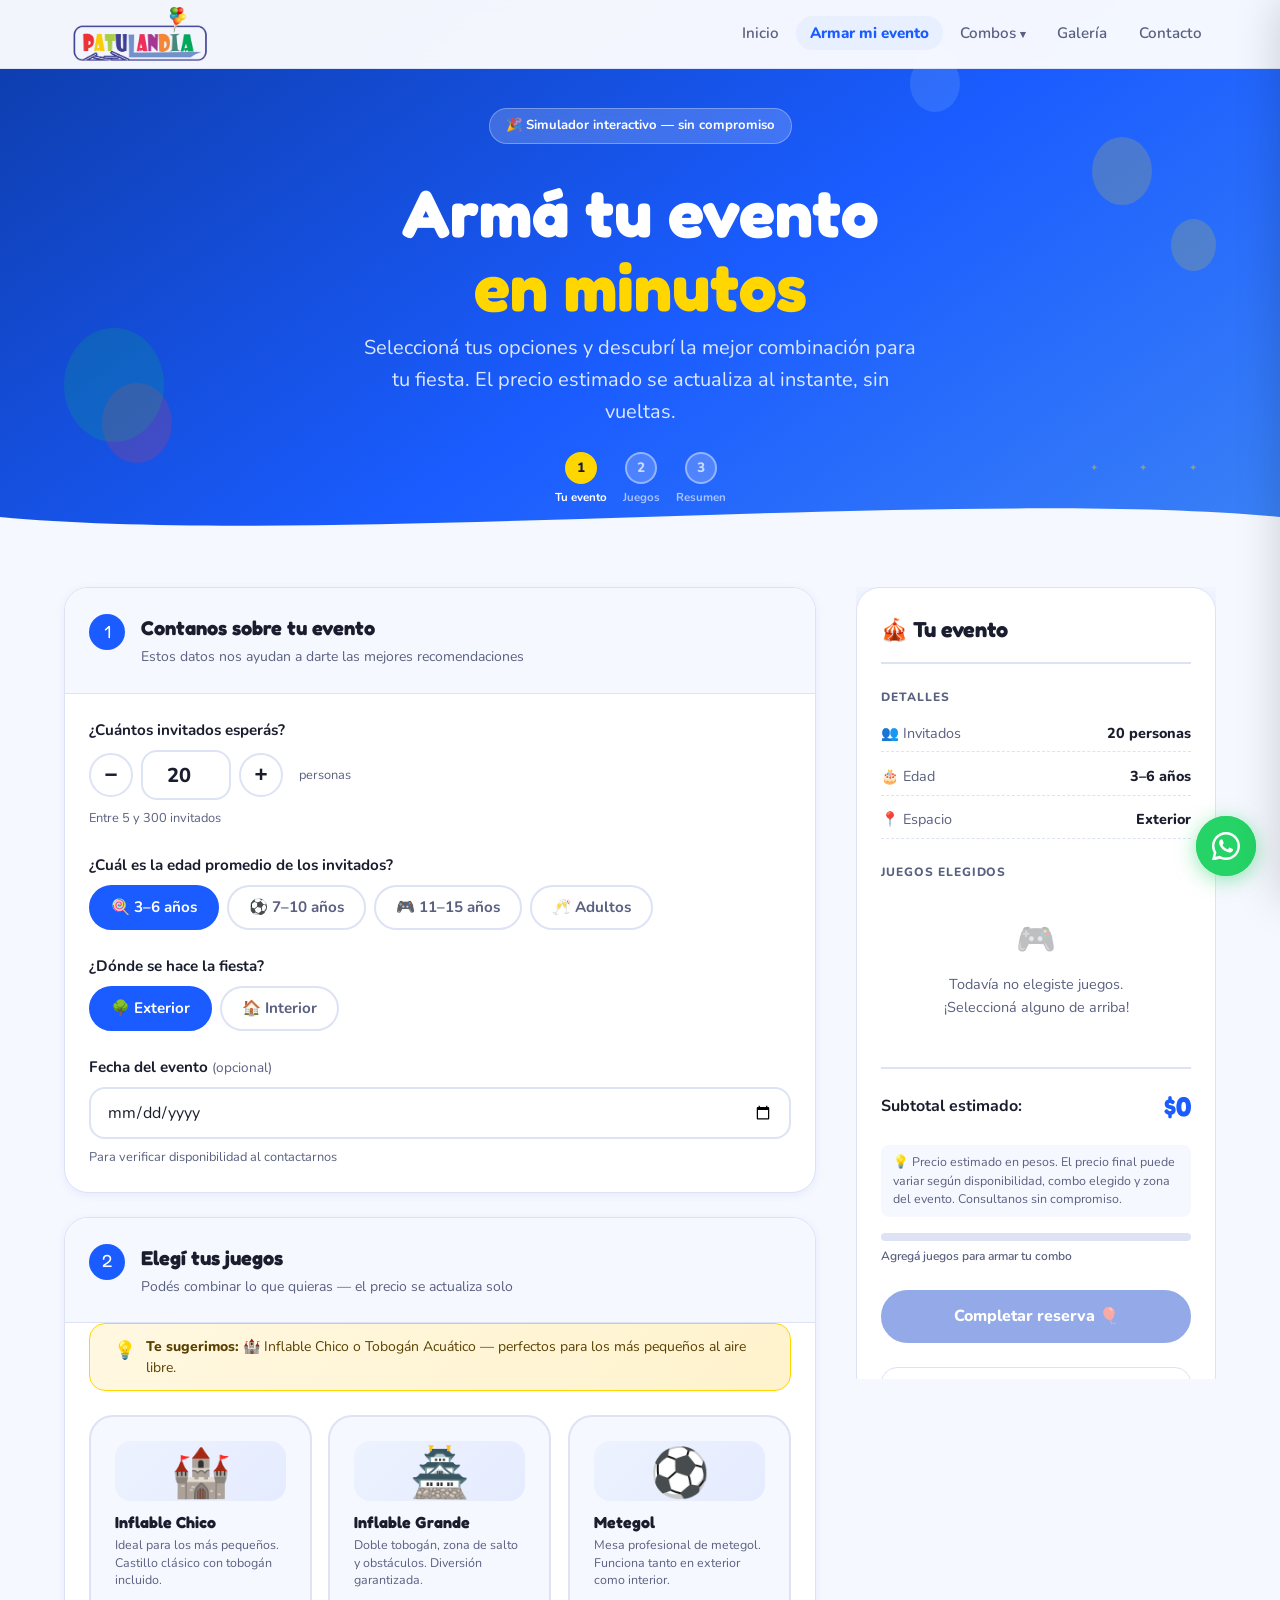
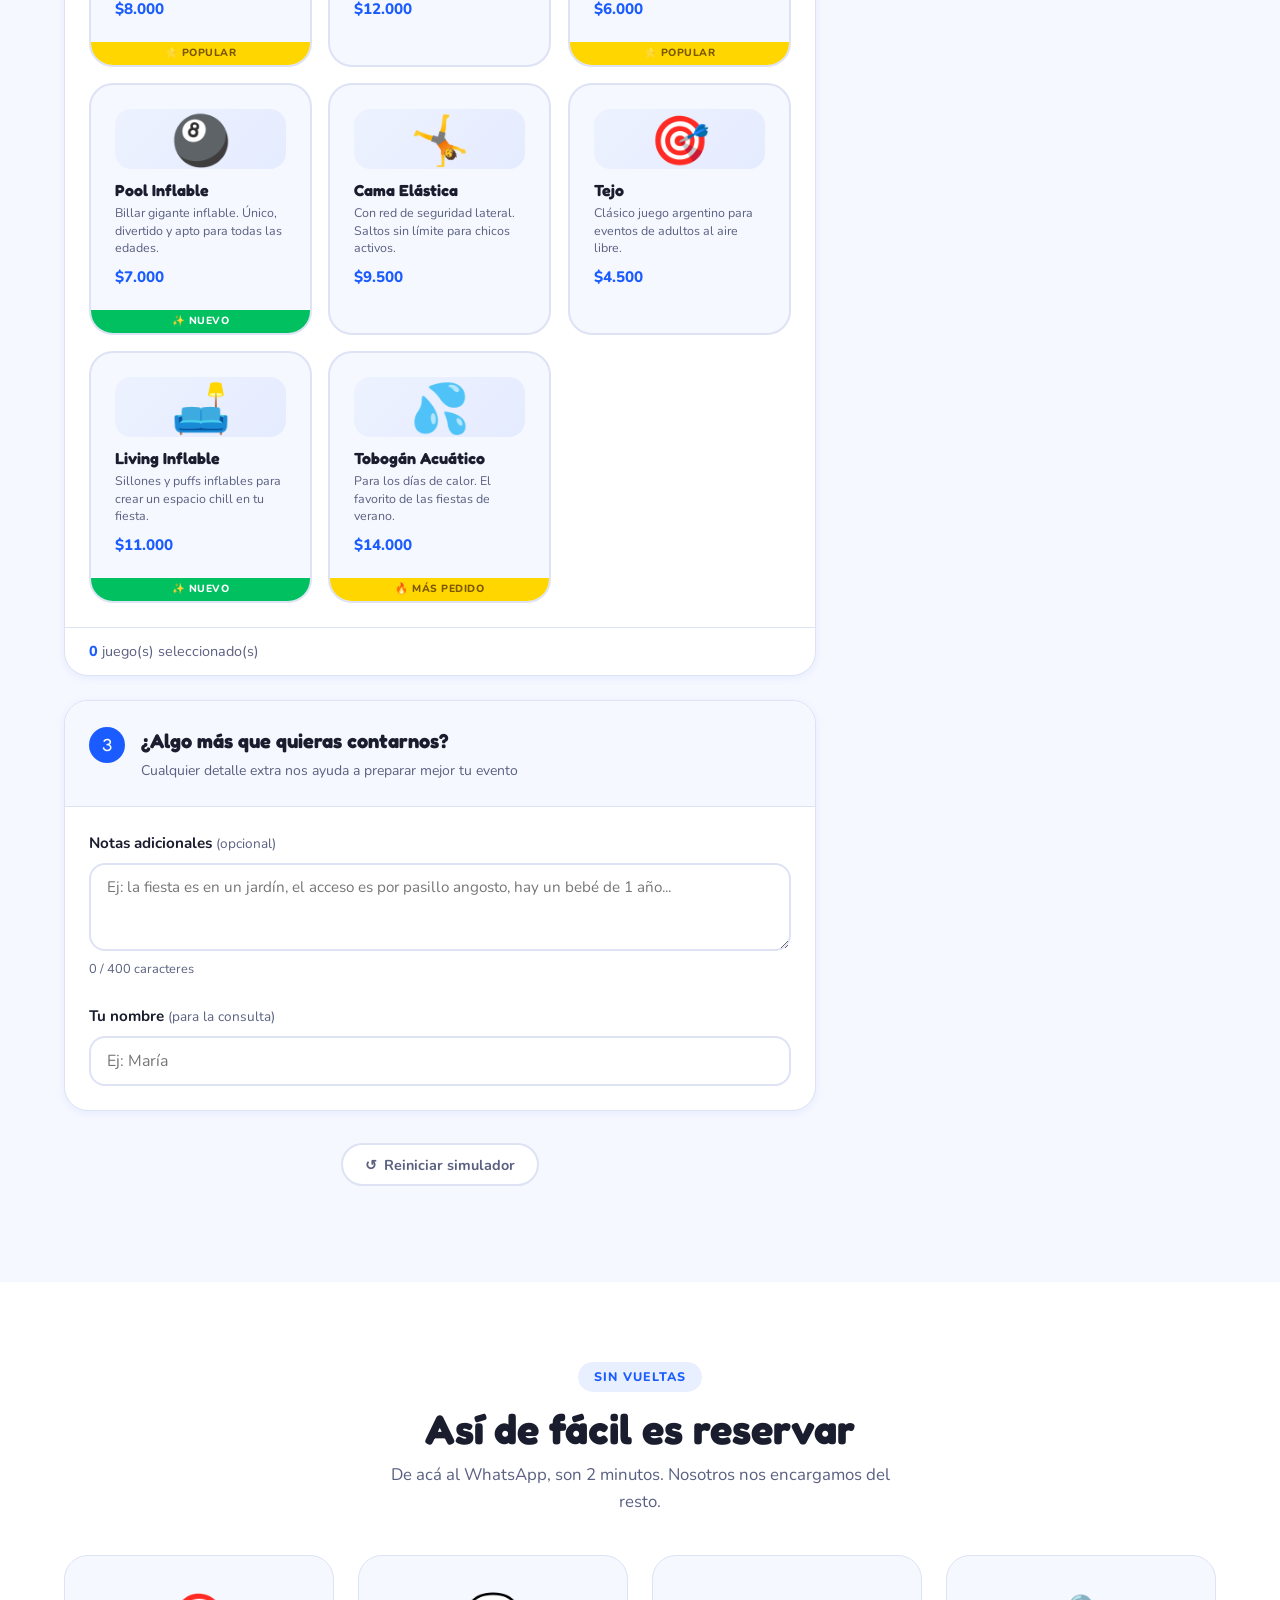
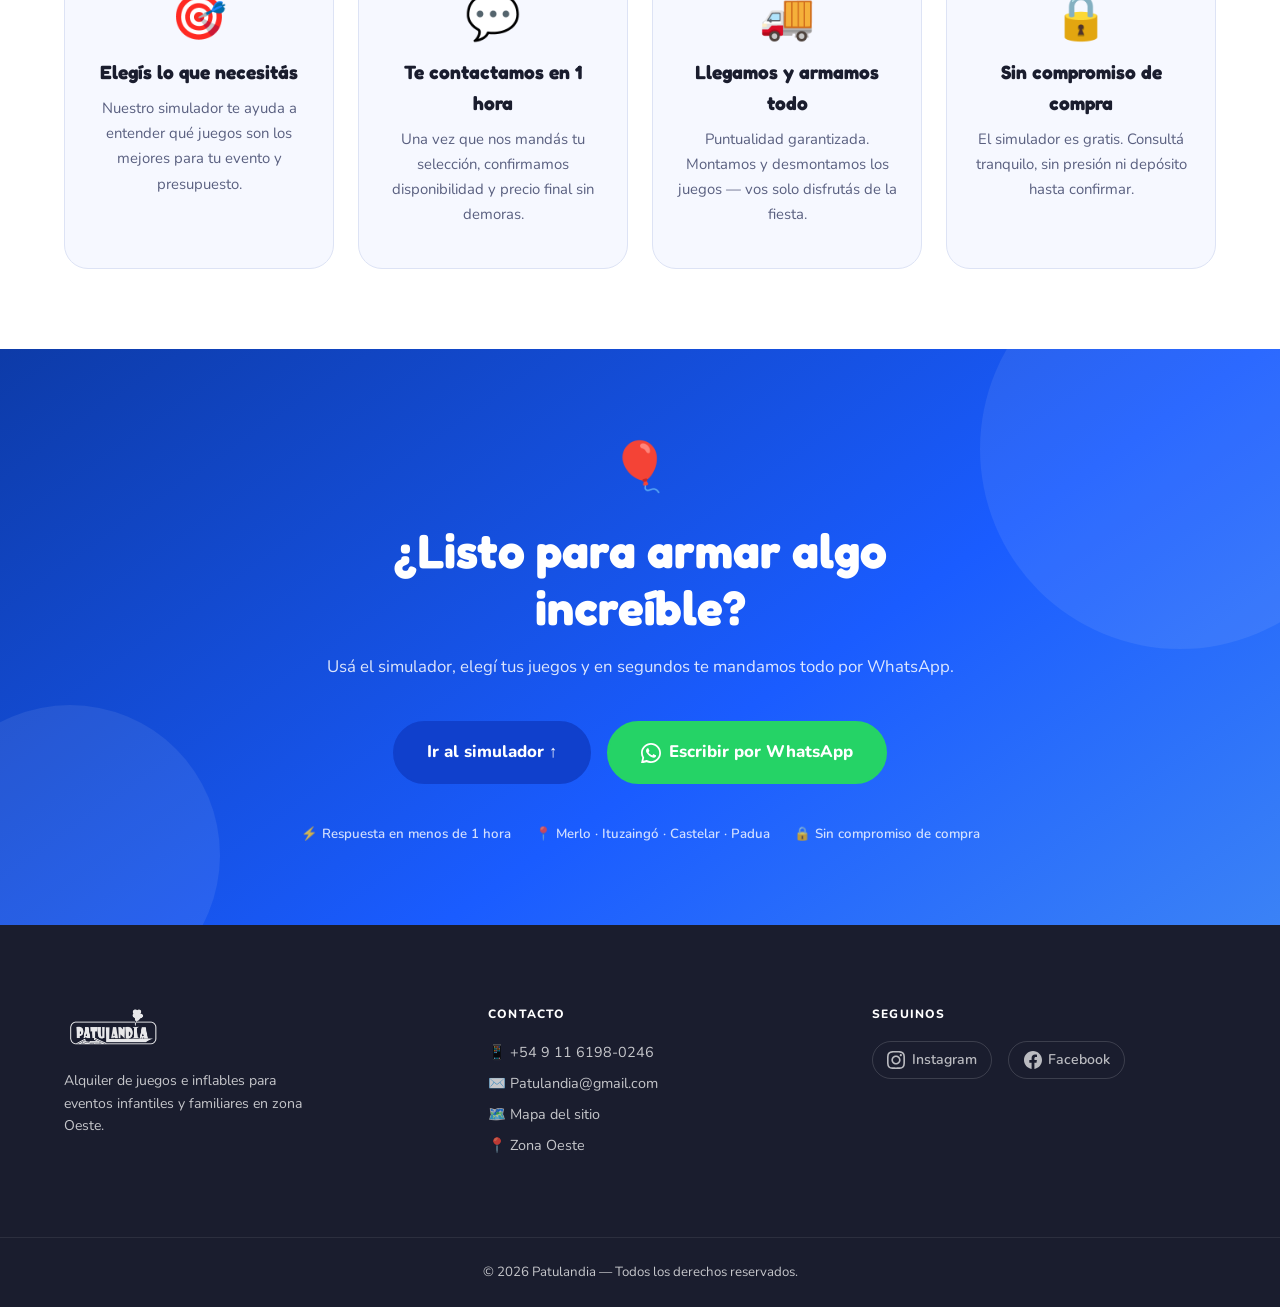
==== armar-evento.html @ 17fc775c "0.1 restauracion oficial del sitio web" ====
<!DOCTYPE html>
<html lang="es">
<head>
  <meta charset="UTF-8" />
  <meta name="viewport" content="width=device-width, initial-scale=1.0" />
  <meta name="description" content="Patulandia — Armá tu evento ideal. Seleccioná juegos, estimá el presupuesto y reservá en minutos. Inflables y juegos para fiestas en Zona Oeste." />
  <title>Armá tu evento — Patulandia</title>

  <link rel="preconnect" href="https://fonts.googleapis.com" />
  <link rel="preconnect" href="https://fonts.gstatic.com" crossorigin />
  <link href="https://fonts.googleapis.com/css2?family=Fredoka+One&family=Nunito:wght@400;600;700;800&display=swap" rel="stylesheet" />
  

  <link rel="stylesheet" href="./css/estilos.css" />
  <link rel="stylesheet" href="./css/estilos-nuevos.css">
</head>
<body>

  <!-- ============================================================
       HEADER — idéntico al index
  ============================================================ -->
  <header class="header" id="header">
    <div class="container header__inner">
      <a href="index.html" class="logo" aria-label="Patulandia — volver al inicio">
        <img
          src="./img/LogoPatulandia_PNG.png"
          alt="Patulandia"
          class="logo__img"
        />
      </a>

      <nav class="nav" aria-label="Menú principal">
        <ul class="nav__list">
          <li><a class="nav__link" href="index.html">Inicio</a></li>
          <li><a class="nav__link nav__link--active-page" href="armar-evento.html">Armar mi evento</a></li>
          <li class="nav__item--dropdown">
            <a class="nav__link nav__link--has-dropdown" href="javascript:void(0)" aria-haspopup="true">Combos</a>
          <div class="nav__dropdown" role="menu">
            <div class="nav__dropdown-group">
            <span class="nav__dropdown-label">🎈 Combos Inflables</span>
            <a class="nav__dropdown-link" href="inflable-2x2.html" role="menuitem"><span class="dd-icon">🏠</span><span class="dd-text">Inflable 2x2</span></a>
            <a class="nav__dropdown-link" href="inflable-3x3.html" role="menuitem"><span class="dd-icon">🏠</span><span class="dd-text">Inflable 3x3</span></a>
            <a class="nav__dropdown-link" href="inflable-4x4.html" role="menuitem"><span class="dd-icon">🏠</span><span class="dd-text">Inflable 4x4</span></a>
            <a class="nav__dropdown-link" href="inflable-6x4.html" role="menuitem"><span class="dd-icon">🏠</span><span class="dd-text">Inflable 6x4</span></a>
          </div>
        <div class="nav__dropdown-divider"></div>
        <div class="nav__dropdown-group">
          <span class="nav__dropdown-label">✨ Combos Especiales</span>
          <a class="nav__dropdown-link" href="combo-kids.html" role="menuitem"><span class="dd-icon">🧸</span><span class="dd-text">Combo Kids</span><span class="dd-badge">Popular</span></a>
          <a class="nav__dropdown-link" href="combo-jovenes.html" role="menuitem"><span class="dd-icon">🕹️</span><span class="dd-text">Combo Jóvenes</span></a>
          <a class="nav__dropdown-link" href="combo-saltarin.html" role="menuitem"><span class="dd-icon">🎉</span><span class="dd-text">Combo Saltarín</span></a>
          <a class="nav__dropdown-link" href="combo-adultos.html" role="menuitem"><span class="dd-icon">🎱</span><span class="dd-text">Combo Adultos</span></a>
          </div>
        </div>
    </li>
    <li><a class="nav__link" href="galeria.html">Galería</a></li>
    <li><a class="nav__link" href="contacto.html">Contacto</a></li>
  </ul>
</nav>

      <button
        class="hamburger"
        id="hamburger"
        aria-label="Abrir menú"
        aria-expanded="false"
        aria-controls="navMobile"
        type="button"
      >
        <span></span>
        <span></span>
        <span></span>
      </button>
    </div>
  </header>

  <!-- NAV MOBILE — fuera del header -->
  <div class="nav-mobile-overlay" id="navOverlay" aria-hidden="true"></div>

  <nav class="nav-mobile" id="navMobile" aria-hidden="true" aria-label="Menú mobile">
    <div class="nav-mobile__top">
      <a href="index.html"><img src="./img/LogoPatulandia_PNG.png" alt="Patulandia" class="nav-mobile__logo" /></a>
      <button class="nav-mobile__close" id="navClose" aria-label="Cerrar menú" type="button">✕</button>
    </div>
    <ul class="nav-mobile__list">
      <li><a class="nav-mobile__link" href="index.html">Inicio</a></li>
      <li><a class="nav-mobile__link nav-mobile__link--active" href="armar-evento.html">Armar mi evento</a></li>
      
      <li class="nav-mobile__item--parent">
        <a class="nav-mobile__link nav-mobile__link--parent" href="#" aria-expanded="false">
          Combos <span class="nav-mobile__arrow" aria-hidden="true">▾</span>
        </a>
        <div class="nav-mobile__submenu" aria-hidden="true">
          <span class="nav-mobile__submenu-label">🎈 Inflables</span>
          <a class="nav-mobile__submenu-link" href="inflable-2x2.html"><span class="sm-icon">🏠</span> Inflable 2x2</a>
          <a class="nav-mobile__submenu-link" href="inflable-3x3.html"><span class="sm-icon">🏠</span> Inflable 3x3</a>
          <a class="nav-mobile__submenu-link" href="inflable-4x4.html"><span class="sm-icon">🏠</span> Inflable 4x4</a>
          <a class="nav-mobile__submenu-link" href="inflable-6x4.html"><span class="sm-icon">🏠</span> Inflable 6x4</a>
          <div class="nav-mobile__submenu-divider"></div>
          <span class="nav-mobile__submenu-label">✨ Especiales</span>
          <a class="nav-mobile__submenu-link" href="combo-kids.html"><span class="sm-icon">🧸</span> Combo Kids</a>
          <a class="nav-mobile__submenu-link" href="combo-jovenes.html"><span class="sm-icon">🕹️</span> Combo Jóvenes</a>
          <a class="nav-mobile__submenu-link" href="combo-saltarin.html"><span class="sm-icon">🎉</span> Combo Saltarín</a>
          <a class="nav-mobile__submenu-link" href="combo-adultos.html"><span class="sm-icon">🎱</span> Combo Adultos</a>
        </div>
      </li>
      <li><a class="nav-mobile__link" href="galeria.html">Galería</a></li>
      <li><a class="nav-mobile__link" href="contacto.html">Contacto</a></li>
      
    </ul>
  </nav>


  <!-- ============================================================
       HERO DEL SIMULADOR
  ============================================================ -->
  <section class="builder-hero" aria-label="Armá tu evento" style="overflow:hidden;">

    <!-- Globos decorativos del mismo sistema que el index -->
    <div class="hero__balloons" aria-hidden="true" style="z-index:0;pointer-events:none;">
      <div class="balloon balloon--yellow"></div>
      <div class="balloon balloon--red b2"></div>
      <div class="balloon balloon--green"></div>
      <div class="balloon balloon--blue"></div>
      <div class="balloon balloon--yellow b3"></div>
    </div>

    <div class="container" style="position:relative;z-index:1;">
      <div class="builder-hero__inner" style="align-items:center;text-align:center;">

        <div class="builder-hero__text" style="max-width:700px;margin:0 auto;">
          <span class="hero__badge">🎉 Simulador interactivo — sin compromiso</span>
          <h1 class="builder-hero__title" style="font-size:clamp(2.6rem,7vw,4.2rem);margin-top:0.5rem;">
            Armá tu evento<br />
            <em>en minutos</em>
          </h1>
          <p class="builder-hero__subtitle" style="font-size:clamp(1.05rem,2.5vw,1.25rem);max-width:560px;margin:0 auto;">
            Seleccioná tus opciones y descubrí la mejor combinación para tu fiesta.
            El precio estimado se actualiza al instante, sin vueltas.
          </p>
        </div>

        <!-- Barra de progreso (3 pasos) -->
        <div class="progress-bar" role="list" aria-label="Pasos del simulador" style="margin:0 auto;">
          <div class="progress-bar__step progress-bar__step--active" id="step-dot-1" role="listitem">
            <div class="progress-bar__dot">1</div>
            <span class="progress-bar__label">Tu evento</span>
          </div>
          <div class="progress-bar__line" aria-hidden="true"></div>
          <div class="progress-bar__step" id="step-dot-2" role="listitem">
            <div class="progress-bar__dot">2</div>
            <span class="progress-bar__label">Juegos</span>
          </div>
          <div class="progress-bar__line" aria-hidden="true"></div>
          <div class="progress-bar__step" id="step-dot-3" role="listitem">
            <div class="progress-bar__dot">3</div>
            <span class="progress-bar__label">Resumen</span>
          </div>
        </div>

      </div>
    </div>

    <!-- Ola de transición -->
    <div class="hero__wave" aria-hidden="true" style="height:60px;">
      <svg viewBox="0 0 1440 60" preserveAspectRatio="none" xmlns="http://www.w3.org/2000/svg">
        <path d="M0,30 C360,60 1080,0 1440,30 L1440,60 L0,60 Z" fill="var(--color-bg)" />
      </svg>
    </div>
  </section>


  <!-- ============================================================
       SIMULADOR PRINCIPAL
  ============================================================ -->
  <main class="builder-main" id="simulador">
    <div class="container">
      <div class="builder-layout">

        <!-- ====================================================
             COLUMNA IZQUIERDA: FORMULARIO
        ==================================================== -->
        <div class="builder-form">

          <!-- BLOQUE 1: DATOS DEL EVENTO -->
          <section class="form-block reveal" id="bloque-datos" aria-labelledby="bloque1-title">
            <div class="form-block__header">
              <div class="form-block__number" aria-hidden="true">1</div>
              <div>
                <h2 class="form-block__title" id="bloque1-title">Contanos sobre tu evento</h2>
                <p class="form-block__subtitle">Estos datos nos ayudan a darte las mejores recomendaciones</p>
              </div>
            </div>

            <div class="form-block__body">

              <!-- Cantidad de invitados -->
              <div class="field">
                <label class="field__label" for="qty-input">¿Cuántos invitados esperás?</label>
                <div class="field__input-group">
                  <button class="qty-btn" id="qty-minus" type="button" aria-label="Menos invitados">−</button>
                  <input
                    class="field__input field__input--qty"
                    type="number"
                    id="qty-input"
                    name="invitados"
                    value="20"
                    min="5"
                    max="300"
                    aria-label="Cantidad de invitados"
                  />
                  <button class="qty-btn" id="qty-plus" type="button" aria-label="Más invitados">+</button>
                  <span class="field__hint" style="margin-left:0.5rem;" id="qty-label">personas</span>
                </div>
                <p class="field__hint">Entre 5 y 300 invitados</p>
              </div>

              <!-- Edad promedio -->
              <div class="field">
                <label class="field__label">¿Cuál es la edad promedio de los invitados?</label>
                <div class="toggle-group" role="group" aria-label="Rango de edad">
                  <button class="toggle-btn toggle-btn--active" type="button" data-edad="3-6">🍭 3–6 años</button>
                  <button class="toggle-btn" type="button" data-edad="7-10">⚽ 7–10 años</button>
                  <button class="toggle-btn" type="button" data-edad="11-15">🎮 11–15 años</button>
                  <button class="toggle-btn" type="button" data-edad="adultos">🥂 Adultos</button>
                </div>
              </div>

              <!-- Tipo de espacio -->
              <div class="field">
                <label class="field__label">¿Dónde se hace la fiesta?</label>
                <div class="toggle-group" role="group" aria-label="Tipo de espacio">
                  <button class="toggle-btn toggle-btn--active" type="button" data-espacio="exterior">🌳 Exterior</button>
                  <button class="toggle-btn" type="button" data-espacio="interior">🏠 Interior</button>
                </div>
              </div>

              <!-- Fecha del evento (opcional) -->
              <div class="field">
                <label class="field__label" for="fecha-evento">Fecha del evento <span style="font-weight:400;color:var(--color-text-muted);font-size:0.85rem;">(opcional)</span></label>
                <input class="field__input" type="date" id="fecha-evento" name="fecha" />
                <p class="field__hint">Para verificar disponibilidad al contactarnos</p>
              </div>

            </div>
          </section>

          <!-- BLOQUE 2: SELECCIÓN DE JUEGOS -->
          <section class="form-block reveal reveal--delay-1" id="bloque-juegos" aria-labelledby="bloque2-title">
            <div class="form-block__header">
              <div class="form-block__number" aria-hidden="true">2</div>
              <div>
                <h2 class="form-block__title" id="bloque2-title">Elegí tus juegos</h2>
                <p class="form-block__subtitle">Podés combinar lo que quieras — el precio se actualiza solo</p>
              </div>
            </div>

            <!-- Chip de recomendaciones automáticas -->
            <div class="recommendation-chip" id="recommendation-chip" aria-live="polite">
              <span class="recommendation-chip__icon">💡</span>
              <p class="recommendation-chip__text">
                <strong>Te sugerimos:</strong>
                <span id="recommendation-text">completá los datos del evento para recibir sugerencias personalizadas.</span>
              </p>
            </div>

            <!-- Grid de juegos -->
            <div class="games-grid" id="games-grid" role="list">

              <!-- INFLABLE CHICO -->
              <article
                class="game-card"
                id="game-inflable-chico"
                data-id="inflable-chico"
                data-price="8000"
                data-emoji="🏰"
                data-name="Inflable Chico"
                data-tags="3-6,7-10,exterior"
                role="listitem"
                tabindex="0"
                aria-pressed="false"
                aria-label="Inflable Chico — $8.000"
              >
                <div class="game-card__check" aria-hidden="true">✓</div>
                <div class="game-card__placeholder" aria-hidden="true">🏰</div>
                <div class="game-card__body">
                  <h3 class="game-card__name">Inflable Chico</h3>
                  <p class="game-card__desc">Ideal para los más pequeños. Castillo clásico con tobogán incluido.</p>
                  <p class="game-card__price">$8.000</p>
                </div>
                <div class="game-card__badge game-card__badge--popular">⭐ Popular</div>
              </article>

              <!-- INFLABLE GRANDE -->
              <article
                class="game-card"
                id="game-inflable-grande"
                data-id="inflable-grande"
                data-price="12000"
                data-emoji="🏯"
                data-name="Inflable Grande"
                data-tags="3-6,7-10,11-15,exterior"
                role="listitem"
                tabindex="0"
                aria-pressed="false"
                aria-label="Inflable Grande — $12.000"
              >
                <div class="game-card__check" aria-hidden="true">✓</div>
                <div class="game-card__placeholder" aria-hidden="true">🏯</div>
                <div class="game-card__body">
                  <h3 class="game-card__name">Inflable Grande</h3>
                  <p class="game-card__desc">Doble tobogán, zona de salto y obstáculos. Diversión garantizada.</p>
                  <p class="game-card__price">$12.000</p>
                </div>
              </article>

              <!-- METEGOL -->
              <article
                class="game-card"
                id="game-metegol"
                data-id="metegol"
                data-price="6000"
                data-emoji="⚽"
                data-name="Metegol"
                data-tags="7-10,11-15,adultos,interior,exterior"
                role="listitem"
                tabindex="0"
                aria-pressed="false"
                aria-label="Metegol — $6.000"
              >
                <div class="game-card__check" aria-hidden="true">✓</div>
                <div class="game-card__placeholder" aria-hidden="true">⚽</div>
                <div class="game-card__body">
                  <h3 class="game-card__name">Metegol</h3>
                  <p class="game-card__desc">Mesa profesional de metegol. Funciona tanto en exterior como interior.</p>
                  <p class="game-card__price">$6.000</p>
                </div>
                <div class="game-card__badge game-card__badge--popular">⭐ Popular</div>
              </article>

              <!-- POOL / TEJO INFLABLE -->
              <article
                class="game-card"
                id="game-pool"
                data-id="pool"
                data-price="7000"
                data-emoji="🎱"
                data-name="Pool Inflable"
                data-tags="7-10,11-15,adultos,exterior"
                role="listitem"
                tabindex="0"
                aria-pressed="false"
                aria-label="Pool Inflable — $7.000"
              >
                <div class="game-card__check" aria-hidden="true">✓</div>
                <div class="game-card__placeholder" aria-hidden="true">🎱</div>
                <div class="game-card__body">
                  <h3 class="game-card__name">Pool Inflable</h3>
                  <p class="game-card__desc">Billar gigante inflable. Único, divertido y apto para todas las edades.</p>
                  <p class="game-card__price">$7.000</p>
                </div>
                <div class="game-card__badge game-card__badge--new">✨ Nuevo</div>
              </article>

              <!-- CAMA ELÁSTICA -->
              <article
                class="game-card"
                id="game-cama"
                data-id="cama"
                data-price="9500"
                data-emoji="🤸"
                data-name="Cama Elástica"
                data-tags="3-6,7-10,11-15,exterior"
                role="listitem"
                tabindex="0"
                aria-pressed="false"
                aria-label="Cama Elástica — $9.500"
              >
                <div class="game-card__check" aria-hidden="true">✓</div>
                <div class="game-card__placeholder" aria-hidden="true">🤸</div>
                <div class="game-card__body">
                  <h3 class="game-card__name">Cama Elástica</h3>
                  <p class="game-card__desc">Con red de seguridad lateral. Saltos sin límite para chicos activos.</p>
                  <p class="game-card__price">$9.500</p>
                </div>
              </article>

              <!-- TEJO -->
              <article
                class="game-card"
                id="game-tejo"
                data-id="tejo"
                data-price="4500"
                data-emoji="🎯"
                data-name="Tejo"
                data-tags="adultos,exterior"
                role="listitem"
                tabindex="0"
                aria-pressed="false"
                aria-label="Tejo — $4.500"
              >
                <div class="game-card__check" aria-hidden="true">✓</div>
                <div class="game-card__placeholder" aria-hidden="true">🎯</div>
                <div class="game-card__body">
                  <h3 class="game-card__name">Tejo</h3>
                  <p class="game-card__desc">Clásico juego argentino para eventos de adultos al aire libre.</p>
                  <p class="game-card__price">$4.500</p>
                </div>
              </article>

              <!-- LIVING INFLABLE -->
              <article
                class="game-card"
                id="game-living"
                data-id="living"
                data-price="11000"
                data-emoji="🛋️"
                data-name="Living Inflable"
                data-tags="adultos,11-15,interior,exterior"
                role="listitem"
                tabindex="0"
                aria-pressed="false"
                aria-label="Living Inflable — $11.000"
              >
                <div class="game-card__check" aria-hidden="true">✓</div>
                <div class="game-card__placeholder" aria-hidden="true">🛋️</div>
                <div class="game-card__body">
                  <h3 class="game-card__name">Living Inflable</h3>
                  <p class="game-card__desc">Sillones y puffs inflables para crear un espacio chill en tu fiesta.</p>
                  <p class="game-card__price">$11.000</p>
                </div>
                <div class="game-card__badge game-card__badge--new">✨ Nuevo</div>
              </article>

              <!-- TOBOGAN ACUÁTICO -->
              <article
                class="game-card"
                id="game-tobogan"
                data-id="tobogan"
                data-price="14000"
                data-emoji="💦"
                data-name="Tobogán Acuático"
                data-tags="3-6,7-10,11-15,exterior"
                role="listitem"
                tabindex="0"
                aria-pressed="false"
                aria-label="Tobogán Acuático — $14.000"
              >
                <div class="game-card__check" aria-hidden="true">✓</div>
                <div class="game-card__placeholder" aria-hidden="true">💦</div>
                <div class="game-card__body">
                  <h3 class="game-card__name">Tobogán Acuático</h3>
                  <p class="game-card__desc">Para los días de calor. El favorito de las fiestas de verano.</p>
                  <p class="game-card__price">$14.000</p>
                </div>
                <div class="game-card__badge game-card__badge--popular">🔥 Más pedido</div>
              </article>

            </div><!-- /games-grid -->

            <!-- Contador de seleccionados -->
            <div class="selection-counter" id="selection-counter" aria-live="polite">
              <strong id="selection-count">0</strong> juego(s) seleccionado(s)
            </div>

          </section>

          <!-- BLOQUE 3: NOTAS ADICIONALES -->
          <section class="form-block reveal reveal--delay-2" id="bloque-notas" aria-labelledby="bloque3-title">
            <div class="form-block__header">
              <div class="form-block__number" aria-hidden="true">3</div>
              <div>
                <h2 class="form-block__title" id="bloque3-title">¿Algo más que quieras contarnos?</h2>
                <p class="form-block__subtitle">Cualquier detalle extra nos ayuda a preparar mejor tu evento</p>
              </div>
            </div>
            <div class="form-block__body">
              <div class="field">
                <label class="field__label" for="notas">Notas adicionales <span style="font-weight:400;color:var(--color-text-muted);font-size:0.85rem;">(opcional)</span></label>
                <textarea
                  class="field__textarea"
                  id="notas"
                  name="notas"
                  placeholder="Ej: la fiesta es en un jardín, el acceso es por pasillo angosto, hay un bebé de 1 año..."
                  maxlength="400"
                  rows="3"
                ></textarea>
                <p class="field__hint" id="notas-counter" aria-live="polite">0 / 400 caracteres</p>
              </div>

              <!-- Nombre para el contacto -->
              <div class="field">
                <label class="field__label" for="nombre-contacto">Tu nombre <span style="font-weight:400;color:var(--color-text-muted);font-size:0.85rem;">(para la consulta)</span></label>
                <input
                  class="field__input"
                  type="text"
                  id="nombre-contacto"
                  name="nombre"
                  placeholder="Ej: María"
                  autocomplete="given-name"
                />
              </div>
            </div>
          </section>

          <!-- BOTÓN SUBMIT — visible solo en mobile -->
          <div class="builder-submit--mobile" id="submit-mobile">
            <button
              class="btn btn--primary btn--full"
              id="btn-submit-mobile"
              type="button"
              disabled
            >
              Ver opciones por WhatsApp 🎈
            </button>
            <p class="builder-submit__hint" id="hint-mobile">Seleccioná al menos un juego para continuar</p>
          </div>

          <!-- BOTÓN REINICIAR SIMULADOR -->
          <div class="simulator-reset-wrap">
            <button class="btn-reset-simulator" id="btn-reset" type="button" aria-label="Reiniciar simulador">
              <span aria-hidden="true">↺</span> Reiniciar simulador
            </button>
          </div>

        </div><!-- /builder-form -->


        <!-- ====================================================
             COLUMNA DERECHA: PANEL DE RESUMEN (sticky en desktop)
        ==================================================== -->
        <aside class="summary-panel" id="summary-panel" aria-label="Resumen de tu evento">
          <div class="summary-panel__inner">

            <h2 class="summary-panel__title">🎪 Tu evento</h2>

            <!-- Detalles del evento -->
            <div class="summary-section">
              <p class="summary-section__heading">Detalles</p>
              <div class="summary-details">
                <div class="summary-detail">
                  <span class="summary-detail__label">👥 Invitados</span>
                  <span class="summary-detail__value" id="sum-invitados">20</span>
                </div>
                <div class="summary-detail">
                  <span class="summary-detail__label">🎂 Edad</span>
                  <span class="summary-detail__value" id="sum-edad">3–6 años</span>
                </div>
                <div class="summary-detail">
                  <span class="summary-detail__label">📍 Espacio</span>
                  <span class="summary-detail__value" id="sum-espacio">Exterior</span>
                </div>
                <div class="summary-detail" id="sum-fecha-row" style="display:none;">
                  <span class="summary-detail__label">📅 Fecha</span>
                  <span class="summary-detail__value" id="sum-fecha">—</span>
                </div>
              </div>
            </div>

            <!-- Juegos seleccionados -->
            <div class="summary-section">
              <p class="summary-section__heading">Juegos elegidos</p>
              <div id="summary-items" role="list">
                <div class="summary-empty" id="summary-empty">
                  <span class="summary-empty__icon" aria-hidden="true">🎮</span>
                  Todavía no elegiste juegos.<br />¡Seleccioná alguno de arriba!
                </div>
              </div>
            </div>

            <!-- Total estimado -->
            <div class="summary-total">
              <div class="summary-total__row">
                <span>Subtotal estimado:</span>
                <span class="summary-total__price" id="summary-price">$0</span>
              </div>
              <p class="summary-total__disclaimer">
                💡 Precio estimado en pesos. El precio final puede variar según disponibilidad, combo elegido y zona del evento. Consultanos sin compromiso.
              </p>

              <!-- Barra de completado -->
              <div class="summary-fill-bar" aria-label="Completado del evento">
                <div class="summary-fill-bar__track">
                  <div class="summary-fill-bar__fill" id="summary-fill" role="progressbar" aria-valuenow="0" aria-valuemin="0" aria-valuemax="100"></div>
                </div>
                <p class="summary-fill-bar__label" id="summary-fill-label">Agregá juegos para armar tu combo</p>
              </div>
            </div>

            <!-- Botón CTA desktop -->
            <button
              class="btn btn--primary btn--full"
              id="btn-submit-desktop"
              type="button"
              disabled
            >
              Completar reserva 🎈
            </button>

            <!-- Link alternativo WhatsApp -->
            <a
              class="summary-whatsapp"
              id="summary-whatsapp-link"
              href="https://wa.me/5491161980246?text=Hola%20Patulandia!%20Quiero%20consultar%20por%20un%20evento"
              target="_blank"
              rel="noopener noreferrer"
              aria-label="Escribir directamente por WhatsApp"
            >
              <svg width="16" height="16" viewBox="0 0 24 24" fill="currentColor" aria-hidden="true">
                <path d="M17.472 14.382c-.297-.149-1.758-.867-2.03-.967-.273-.099-.471-.148-.67.15-.197.297-.767.966-.94 1.164-.173.199-.347.223-.644.075-.297-.15-1.255-.463-2.39-1.475-.883-.788-1.48-1.761-1.653-2.059-.173-.297-.018-.458.13-.606.134-.133.298-.347.446-.52.149-.174.198-.298.298-.497.099-.198.05-.371-.025-.52-.075-.149-.669-1.612-.916-2.207-.242-.579-.487-.5-.669-.51-.173-.008-.371-.01-.57-.01-.198 0-.52.074-.792.372-.272.297-1.04 1.016-1.04 2.479 0 1.462 1.065 2.875 1.213 3.074.149.198 2.096 3.2 5.077 4.487.709.306 1.262.489 1.694.625.712.227 1.36.195 1.871.118.571-.085 1.758-.719 2.006-1.413.248-.694.248-1.289.173-1.413-.074-.124-.272-.198-.57-.347z"/>
                <path d="M12 0C5.373 0 0 5.373 0 12c0 2.123.554 4.112 1.523 5.837L.057 23.882a.5.5 0 00.611.611l6.094-1.479A11.94 11.94 0 0012 24c6.627 0 12-5.373 12-12S18.627 0 12 0zm0 21.9a9.87 9.87 0 01-5.032-1.378l-.36-.214-3.73.905.923-3.634-.235-.374A9.869 9.869 0 012.1 12C2.1 6.533 6.533 2.1 12 2.1S21.9 6.533 21.9 12 17.467 21.9 12 21.9z"/>
              </svg>
              O escribinos directamente
            </a>

            <!-- Reiniciar desde el panel -->
            <button class="btn-reset-simulator btn-reset-simulator--panel" id="btn-reset-panel" type="button" aria-label="Reiniciar simulador">
              <span aria-hidden="true">↺</span> Reiniciar
            </button>

          </div>
        </aside><!-- /summary-panel -->

      </div><!-- /builder-layout -->
    </div><!-- /container -->
  </main>


  <!-- ============================================================
       SECCIÓN: POR QUÉ ARMARLO CON NOSOTROS
  ============================================================ -->
  <section class="trust" aria-label="Por qué elegirnos">
    <div class="container">
      <div class="section-header reveal">
        <span class="section-label">Sin vueltas</span>
        <h2 class="section-title">Así de fácil es reservar</h2>
        <p class="section-subtitle">De acá al WhatsApp, son 2 minutos. Nosotros nos encargamos del resto.</p>
      </div>

      <div class="trust__grid">
        <article class="trust-card reveal">
          <div class="trust-card__icon">🎯</div>
          <h3 class="trust-card__title">Elegís lo que necesitás</h3>
          <p class="trust-card__text">Nuestro simulador te ayuda a entender qué juegos son los mejores para tu evento y presupuesto.</p>
        </article>
        <article class="trust-card reveal reveal--delay-1">
          <div class="trust-card__icon">💬</div>
          <h3 class="trust-card__title">Te contactamos en 1 hora</h3>
          <p class="trust-card__text">Una vez que nos mandás tu selección, confirmamos disponibilidad y precio final sin demoras.</p>
        </article>
        <article class="trust-card reveal reveal--delay-2">
          <div class="trust-card__icon">🚚</div>
          <h3 class="trust-card__title">Llegamos y armamos todo</h3>
          <p class="trust-card__text">Puntualidad garantizada. Montamos y desmontamos los juegos — vos solo disfrutás de la fiesta.</p>
        </article>
        <article class="trust-card reveal reveal--delay-3">
          <div class="trust-card__icon">🔒</div>
          <h3 class="trust-card__title">Sin compromiso de compra</h3>
          <p class="trust-card__text">El simulador es gratis. Consultá tranquilo, sin presión ni depósito hasta confirmar.</p>
        </article>
      </div>
    </div>
  </section>


  <!-- ============================================================
       CTA FINAL
  ============================================================ -->
  <section class="cta-final" aria-label="Reservar evento">
    <div class="container cta-final__inner">
      <div class="cta-final__content reveal">
        <span class="cta-final__emoji" aria-hidden="true">🎈</span>
        <h2 class="cta-final__title">¿Listo para armar algo increíble?</h2>
        <p class="cta-final__subtitle">
          Usá el simulador, elegí tus juegos y en segundos te mandamos todo por WhatsApp.
        </p>
        <div class="cta-final__actions">
          <a
            href="#simulador"
            class="btn btn--primary btn--large"
          >
            Ir al simulador ↑
          </a>
          <a
            href="https://wa.me/5491161980246?text=Hola%20Patulandia!%20Quiero%20consultar%20por%20un%20evento"
            class="btn btn--whatsapp btn--large"
            target="_blank"
            rel="noopener noreferrer"
          >
            <svg width="20" height="20" viewBox="0 0 24 24" fill="currentColor" aria-hidden="true">
              <path d="M17.472 14.382c-.297-.149-1.758-.867-2.03-.967-.273-.099-.471-.148-.67.15-.197.297-.767.966-.94 1.164-.173.199-.347.223-.644.075-.297-.15-1.255-.463-2.39-1.475-.883-.788-1.48-1.761-1.653-2.059-.173-.297-.018-.458.13-.606.134-.133.298-.347.446-.52.149-.174.198-.298.298-.497.099-.198.05-.371-.025-.52-.075-.149-.669-1.612-.916-2.207-.242-.579-.487-.5-.669-.51-.173-.008-.371-.01-.57-.01-.198 0-.52.074-.792.372-.272.297-1.04 1.016-1.04 2.479 0 1.462 1.065 2.875 1.213 3.074.149.198 2.096 3.2 5.077 4.487.709.306 1.262.489 1.694.625.712.227 1.36.195 1.871.118.571-.085 1.758-.719 2.006-1.413.248-.694.248-1.289.173-1.413-.074-.124-.272-.198-.57-.347z"/>
              <path d="M12 0C5.373 0 0 5.373 0 12c0 2.123.554 4.112 1.523 5.837L.057 23.882a.5.5 0 00.611.611l6.094-1.479A11.94 11.94 0 0012 24c6.627 0 12-5.373 12-12S18.627 0 12 0zm0 21.9a9.87 9.87 0 01-5.032-1.378l-.36-.214-3.73.905.923-3.634-.235-.374A9.869 9.869 0 012.1 12C2.1 6.533 6.533 2.1 12 2.1S21.9 6.533 21.9 12 17.467 21.9 12 21.9z"/>
            </svg>
            Escribir por WhatsApp
          </a>
        </div>
        <ul class="cta-final__trust" aria-label="Garantías">
          <li>⚡ Respuesta en menos de 1 hora</li>
          <li>📍 Merlo · Ituzaingó · Castelar · Padua</li>
          <li>🔒 Sin compromiso de compra</li>
        </ul>
      </div>
    </div>
  </section>


  <!-- ============================================================
       FOOTER — idéntico al index
  ============================================================ -->
  <footer class="footer" id="footer">
    <div class="container footer__inner">

      <div class="footer__brand">
        <a href="index.html" class="footer__logo-link" aria-label="Patulandia — inicio">
          <img src="./img/LogoPatulandia_PNG.png" alt="Patulandia" class="footer__logo-img" />
        </a>
        <p class="footer__tagline">Alquiler de juegos e inflables para eventos infantiles y familiares en zona Oeste.</p>
      </div>

      <div class="footer__contact">
        <h3 class="footer__heading">Contacto</h3>
        <ul class="footer__list">
          <li>
            <a href="https://wa.me/5491161980246?text=Hola%20quiero%20consultar%20por%20un%20evento" target="_blank" rel="noopener noreferrer">
              📱 +54 9 11 6198-0246
            </a>
          </li>
          <li><a href="mailto:patulandia@gmail">✉️ Patulandia@gmail.com</a></li>
          <li><a href="mapa-sitio.html">🗺️ Mapa del sitio</a></li>
          <li>📍 Zona Oeste</li>
        </ul>
      </div>

      <div class="footer__social">
        <h3 class="footer__heading">Seguinos</h3>
        <div class="social-links">
          <a href="https://www.instagram.com/patulandia.entretenimientos/" class="social-link" aria-label="Instagram de Patulandia" target="_blank" rel="noopener noreferrer">
            <svg width="18" height="18" viewBox="0 0 24 24" fill="currentColor" aria-hidden="true">
              <path d="M12 2.163c3.204 0 3.584.012 4.85.07 3.252.148 4.771 1.691 4.919 4.919.058 1.265.069 1.645.069 4.849 0 3.205-.012 3.584-.069 4.849-.149 3.225-1.664 4.771-4.919 4.919-1.266.058-1.644.07-4.85.07-3.204 0-3.584-.012-4.849-.07-3.26-.149-4.771-1.699-4.919-4.92-.058-1.265-.07-1.644-.07-4.849 0-3.204.013-3.583.07-4.849.149-3.227 1.664-4.771 4.919-4.919 1.266-.057 1.645-.069 4.849-.069zm0-2.163c-3.259 0-3.667.014-4.947.072-4.358.2-6.78 2.618-6.98 6.98-.059 1.281-.073 1.689-.073 4.948 0 3.259.014 3.668.072 4.948.2 4.358 2.618 6.78 6.98 6.98 1.281.058 1.689.072 4.948.072 3.259 0 3.668-.014 4.948-.072 4.354-.2 6.782-2.618 6.979-6.98.059-1.28.073-1.689.073-4.948 0-3.259-.014-3.667-.072-4.947-.196-4.354-2.617-6.78-6.979-6.98-1.281-.059-1.69-.073-4.949-.073zm0 5.838c-3.403 0-6.162 2.759-6.162 6.162s2.759 6.163 6.162 6.163 6.162-2.759 6.162-6.163c0-3.403-2.759-6.162-6.162-6.162zm0 10.162c-2.209 0-4-1.79-4-4 0-2.209 1.791-4 4-4s4 1.791 4 4c0 2.21-1.791 4-4 4zm6.406-11.845c-.796 0-1.441.645-1.441 1.44s.645 1.44 1.441 1.44c.795 0 1.439-.645 1.439-1.44s-.644-1.44-1.439-1.44z"/>
            </svg>
            Instagram
          </a>
          <a href="https://www.facebook.com/AlquilerdeInflablesPatulandia?locale=es_LA" class="social-link" aria-label="Facebook de Patulandia" target="_blank" rel="noopener noreferrer">
            <svg width="18" height="18" viewBox="0 0 24 24" fill="currentColor" aria-hidden="true">
              <path d="M24 12.073c0-6.627-5.373-12-12-12s-12 5.373-12 12c0 5.99 4.388 10.954 10.125 11.854v-8.385H7.078v-3.47h3.047V9.43c0-3.007 1.792-4.669 4.533-4.669 1.312 0 2.686.235 2.686.235v2.953H15.83c-1.491 0-1.956.925-1.956 1.874v2.25h3.328l-.532 3.47h-2.796v8.385C19.612 23.027 24 18.062 24 12.073z"/>
            </svg>
            Facebook
          </a>
        </div>
      </div>
    </div>

    <div class="footer__bottom">
      <div class="container">
        <p>© <span id="currentYear"></span> Patulandia — Todos los derechos reservados.</p>
      </div>
    </div>
  </footer>


  <!-- Botón flotante WhatsApp -->
  <a
    href="https://wa.me/5491161980246?text=Hola%20Patulandia!%20Quiero%20consultar%20por%20un%20evento"
    class="whatsapp-float"
    target="_blank"
    rel="noopener noreferrer"
    aria-label="Contactar por WhatsApp"
  >
    <svg width="28" height="28" viewBox="0 0 24 24" fill="currentColor" aria-hidden="true">
      <path d="M17.472 14.382c-.297-.149-1.758-.867-2.03-.967-.273-.099-.471-.148-.67.15-.197.297-.767.966-.94 1.164-.173.199-.347.223-.644.075-.297-.15-1.255-.463-2.39-1.475-.883-.788-1.48-1.761-1.653-2.059-.173-.297-.018-.458.13-.606.134-.133.298-.347.446-.52.149-.174.198-.298.298-.497.099-.198.05-.371-.025-.52-.075-.149-.669-1.612-.916-2.207-.242-.579-.487-.5-.669-.51-.173-.008-.371-.01-.57-.01-.198 0-.52.074-.792.372-.272.297-1.04 1.016-1.04 2.479 0 1.462 1.065 2.875 1.213 3.074.149.198 2.096 3.2 5.077 4.487.709.306 1.262.489 1.694.625.712.227 1.36.195 1.871.118.571-.085 1.758-.719 2.006-1.413.248-.694.248-1.289.173-1.413-.074-.124-.272-.198-.57-.347z"/>
      <path d="M12 0C5.373 0 0 5.373 0 12c0 2.123.554 4.112 1.523 5.837L.057 23.882a.5.5 0 00.611.611l6.094-1.479A11.94 11.94 0 0012 24c6.627 0 12-5.373 12-12S18.627 0 12 0zm0 21.9a9.87 9.87 0 01-5.032-1.378l-.36-.214-3.73.905.923-3.634-.235-.374A9.869 9.869 0 012.1 12C2.1 6.533 6.533 2.1 12 2.1S21.9 6.533 21.9 12 17.467 21.9 12 21.9z"/>
    </svg>
    <span class="whatsapp-float__pulse" aria-hidden="true"></span>
  </a>

  <!-- Scripts — primero el global, luego el específico de esta página -->
  <script src="./js/index.js"></script>
  <script src="./js/armar-evento.js"></script>
</body>
</html>
---- css/estilos.css ----
/* ============================================================
   PATULANDIA — ESTILOS UNIFICADOS
   Un solo archivo CSS para todas las páginas del sitio.

   Cubre: index.html, contacto.html, armar-evento.html

   Estructura:
   1.  Variables CSS (design tokens)
   2.  Reset & Base
   3.  Componentes reutilizables (botones, section-header)
   4.  Header (fix mobile correcto)
   5.  Nav Mobile — drawer lateral con overlay
   6.  Hero (index)
   7.  Sección Confianza
   8.  Cómo funciona
   9.  Combos
   10. Testimonios
   11. Formulario de contacto (index — .contact-form / .form-wrapper)
   12. CTA Final
   13. Footer
   14. WhatsApp flotante
   15. Animaciones
   16. --- ARMAR-EVENTO ---
       A. Builder Hero
       B. Breadcrumb
       C. Barra de progreso
       D. Layout de dos columnas
       E. Bloques del formulario
       F. Campos del simulador (field, toggle, qty)
       G. Cards de juegos
       H. Chip de recomendación
       I. Panel de resumen
       J. Botón submit y hints
   17. --- CONTACTO.HTML ---
       A. Hero de contacto
       B. Layout formulario + info
       C. Tarjeta del formulario
       D. Campos del formulario (form__ prefix)
       E. Checkboxes de servicios
       F. Estados de validación
       G. Mensaje de éxito
       H. Columna de información
       I. Tarjetas info / contact-link
       J. Horarios y perks
       K. Mini testimonios
       L. Badges de confianza
       M. FAQ / Acordeón
   18. Media Queries
============================================================ */


/* ============================================================
   1. VARIABLES CSS
============================================================ */
:root {
  /* Paleta principal */
  --color-blue:        #1A5CFF;
  --color-blue-dark:   #1040CC;
  --color-blue-light:  #E8EFFF;
  --color-blue-mid:    #3B82F6;

  /* Acentos festivos */
  --color-red:         #FF3B3B;
  --color-yellow:      #FFD600;
  --color-green:       #00C060;
  --color-orange:      #FF8C00;

  /* Neutros */
  --color-white:       #FFFFFF;
  --color-bg:          #F6F8FF;
  --color-text:        #1A1D2E;
  --color-text-muted:  #5A6080;
  --color-border:      #DDE3F5;
  --color-input-bg:    #FAFBFF;

  /* Especiales */
  --color-whatsapp:    #25D366;
  --color-success:     #00C060;
  --color-error:       #FF3B3B;

  /* Tipografía */
  --font-display: 'Fredoka One', cursive;
  --font-body:    'Nunito', sans-serif;

  /* Espaciado */
  --space-xs:  0.5rem;
  --space-sm:  1rem;
  --space-md:  1.5rem;
  --space-lg:  2.5rem;
  --space-xl:  4rem;
  --space-2xl: 6rem;

  /* Radios */
  --radius-sm:   8px;
  --radius-md:   16px;
  --radius-lg:   24px;
  --radius-full: 9999px;

  /* Sombras */
  --shadow-sm:  0 2px 8px rgba(26,92,255,0.08);
  --shadow-md:  0 8px 32px rgba(26,92,255,0.14);
  --shadow-lg:  0 20px 60px rgba(26,92,255,0.18);

  /* Transiciones */
  --t-fast:   0.15s ease;
  --t-normal: 0.3s ease;
  --t-slow:   0.5s ease;

  /* Layout */
  --max-width:     1200px;
  --header-height: 68px;
}


/* ============================================================
   2. RESET & BASE
============================================================ */
*, *::before, *::after {
  box-sizing: border-box;
  margin: 0;
  padding: 0;
}

html {
  scroll-behavior: smooth;
  font-size: 16px;
}

body {
  font-family: var(--font-body);
  background: var(--color-bg);
  color: var(--color-text);
  line-height: 1.6;
  overflow-x: hidden;
  -webkit-font-smoothing: antialiased;
}

img { max-width: 100%; display: block; }
a   { text-decoration: none; color: inherit; }
ul  { list-style: none; }

:focus-visible {
  outline: 3px solid var(--color-blue);
  outline-offset: 3px;
  border-radius: var(--radius-sm);
}


/* ============================================================
   3. COMPONENTES REUTILIZABLES
============================================================ */

/* Contenedor centrado */
.container {
  width: 100%;
  max-width: var(--max-width);
  margin: 0 auto;
  padding: 0 var(--space-md);
}

/* --- Botones --- */
.btn {
  display: inline-flex;
  align-items: center;
  justify-content: center;
  gap: 0.5rem;
  padding: 0.85rem 1.75rem;
  border-radius: var(--radius-full);
  font-family: var(--font-body);
  font-weight: 800;
  font-size: 1rem;
  cursor: pointer;
  border: 2px solid transparent;
  transition:
    transform var(--t-fast),
    box-shadow var(--t-fast),
    background-color var(--t-normal),
    color var(--t-normal);
  white-space: nowrap;
  position: relative;
  overflow: hidden;
  text-align: center;
}

.btn:hover  { transform: translateY(-2px); box-shadow: var(--shadow-md); }
.btn:active { transform: translateY(0); }
.btn:disabled {
  opacity: 0.45;
  cursor: not-allowed;
  transform: none !important;
  box-shadow: none !important;
}

/* Azul primario */
.btn--primary {
  background: var(--color-blue-dark);
  color: var(--color-white);
  border-color: var(--color-blue-dark);
}
.btn--primary:hover { background: var(--color-blue-dark); border-color: var(--color-white); }

/* Ghost — transparente con borde blanco (para fondos oscuros) */
.btn--ghost {
  background: var(--color-blue-dark);
  color: var(--color-white);
  /*border-color: var(--color-blue-mid);*/
  
}
.btn--ghost:hover { background: var(--color-white); border-color: var(--color-white); color: var(--color-blue-dark); }

/* Outline — azul sobre fondo claro */
.btn--outline {
  background: transparent;
  color: var(--color-blue);
  border-color: var(--color-blue);
}
.btn--outline:hover { background: var(--color-blue-light); }

/* Outline blanco (para CTA final sobre fondo oscuro) */
.btn--outline-white {
  background: transparent;
  color: var(--color-white);
  border-color: var(--color-white);
}
.btn--outline-white:hover { 
  background: var(--color-white); 
  color: var(--color-blue-dark); 
  border-color: var(--color-blue-dark); 
}

/* Outline blanco — variante mail/email (rellena al hover) */
.btn--outline-white--mail {
  background: transparent;
  color: var(--color-white);
  border-color: var(--color-white);
}
.btn--outline-white--mail:hover {
  background: var(--color-white);
  color: var(--color-blue-dark);
}
.avatars {
  display: flex;
  align-items: center;
}

.avatars img {
  width: 44px;
  height: 44px;
  object-fit: cover;
  border-radius: 50%;
  border: 3px solid white;
  margin-left: -10px;
  box-shadow: 0 4px 10px rgba(0,0,0,0.12);
  transition: transform 0.3s ease;
}

.avatars img:first-child {
  margin-left: 0;
}

.avatars img:hover {
  transform: translateY(-3px);
}
/* WhatsApp */
.btn--whatsapp {
  background: var(--color-whatsapp);
  color: var(--color-white);
  border-color: var(--color-whatsapp);
}
.btn--whatsapp:hover { background: var(--color-success); }

/* Card (para combos) */
.btn--card {
  background: var(--color-white);
  color: var(--color-blue);
  border-color: var(--color-blue);
  font-size: 0.9rem;
}
.btn--card:hover { background: var(--color-blue); color: var(--color-white); border-color: var(--color-blue); }

/* Tamaños */
.btn--large { padding: 1rem 2rem; font-size: 1.05rem; }
.btn--full  { width: 100%; justify-content: center; }
.btn--full-mobile { width: 100%; }

/* --- Cabecera de sección --- */
.section-header {
  text-align: center;
  margin-bottom: var(--space-lg);
}

.section-label {
  display: inline-block;
  font-size: 0.78rem;
  font-weight: 800;
  text-transform: uppercase;
  letter-spacing: 0.1em;
  color: var(--color-blue);
  background: var(--color-blue-light);
  padding: 0.3rem 1rem;
  border-radius: var(--radius-full);
  margin-bottom: 0.75rem;
}

.section-title {
  font-family: var(--font-display);
  font-size: clamp(1.8rem, 4vw, 2.6rem);
  color: var(--color-text);
  line-height: 1.2;
  margin-bottom: 0.5rem;
}

.section-subtitle {
  font-size: 1.05rem;
  color: var(--color-text-muted);
  max-width: 520px;
  margin: 0 auto;
}


/* ============================================================
   4. HEADER
   El header NO tiene display:flex propio — el flex va solo
   en .header__inner. El nav-mobile vive fuera del header
   como un drawer independiente (ver sección 5).
============================================================ */
.header {
  position: fixed;
  top: 0;
  left: 0;
  right: 0;
  z-index: 1000;
  background: rgba(255,255,255,0.95);
  backdrop-filter: blur(12px);
  -webkit-backdrop-filter: blur(12px);
  border-bottom: 1px solid var(--color-border);
  transition: box-shadow var(--t-normal);
}

.header.scrolled { box-shadow: var(--shadow-md); }

.header__inner {
  display: flex;
  align-items: center;
  justify-content: space-between;
  height: var(--header-height);
}

/* Logo */
.logo {
  display: flex;
  align-items: center;
  flex-shrink: 0;
  gap: 0.4rem;
  font-family: var(--font-display);
  font-size: 1.5rem;
  color: var(--color-blue);
}


.logo__img {
  height: 68px;
  width: auto;
  object-fit: contain;
  display: block;
}

.logo__img:hover {
  width: auto;
  height: 75px;
}

/* Ícono/texto del logo cuando no hay imagen */
.logo__icon { font-size: 1.5rem; }
.logo__text { font-family: var(--font-display); }

/* Nav desktop */
.nav { display: none; }

.nav__list {
  display: flex;
  align-items: center;
  gap: 0.15rem;
}

.nav__link {
  padding: 0.45rem 0.9rem;
  border-radius: var(--radius-full);
  font-weight: 600;
  font-size: 0.95rem;
  color: var(--color-text-muted);
  transition: color var(--t-fast), background var(--t-fast);
}

.nav__link:hover { color: var(--color-blue); background: var(--color-blue-light); }

.nav__link--cta {
  background: var(--color-blue);
  color: var(--color-white) !important;
  padding: 0.45rem 1.1rem;
}
.nav__link--cta:hover { background: var(--color-blue-dark); }

/* Link activo — página actual */
.nav__link--active,
.nav__link--active-page {
  color: var(--color-blue) !important;
  background: var(--color-blue-light);
  font-weight: 800;
}




/* Hamburguesa */
.hamburger {
  display: flex;
  flex-direction: column;
  gap: 5px;
  background: none;
  border: none;
  cursor: pointer;
  padding: 8px;
  border-radius: var(--radius-sm);
  transition: background var(--t-fast);
  flex-shrink: 0;
}

.hamburger:hover { background: var(--color-blue-light); }

.hamburger span {
  display: block;
  width: 24px;
  height: 2px;
  background: var(--color-text);
  border-radius: 2px;
  transition: transform var(--t-normal), opacity var(--t-normal);
}

/* Animación hamburguesa → X */
.hamburger.is-open span:nth-child(1) { transform: translateY(7px) rotate(45deg); }
.hamburger.is-open span:nth-child(2) { opacity: 0; transform: scaleX(0); }
.hamburger.is-open span:nth-child(3) { transform: translateY(-7px) rotate(-45deg); }

/* Soporte para clase "open" (script antiguo) */
.hamburger.open span:nth-child(1) { transform: translateY(7px) rotate(45deg); }
.hamburger.open span:nth-child(2) { opacity: 0; }
.hamburger.open span:nth-child(3) { transform: translateY(-7px) rotate(-45deg); }


/* ============================================================
   5. NAV MOBILE — Drawer lateral con overlay
   Elemento independiente del header (position:fixed propio).
   Compatible con la implementación de index.html (drawer)
   y con contacto/armar-evento que usan max-height toggle.
============================================================ */

/* --- Overlay oscuro de fondo (index.html) --- */
.nav-mobile-overlay {
  position: fixed;
  inset: 0;
  z-index: 1010;
  background: rgba(0,0,0,0.5);
  opacity: 0;
  pointer-events: none;
  transition: opacity var(--t-normal);
}

.nav-mobile-overlay.is-visible {
  opacity: 1;
  pointer-events: all;
}

/* --- Panel drawer (index.html) --- */
.nav-mobile {
  position: fixed;
  top: 0;
  right: 0;
  bottom: 0;
  z-index: 1020;
  width: min(320px, 88vw);
  background: var(--color-white);
  display: flex;
  flex-direction: column;
  box-shadow: -4px 0 40px rgba(0,0,0,0.15);
  transform: translateX(100%);
  transition: transform var(--t-slow);
  overflow-y: auto;
}

.nav-mobile.is-open {
  transform: translateX(0);
}

/* Header del panel drawer */
.nav-mobile__top {
  display: flex;
  align-items: center;
  justify-content: space-between;
  padding: 1rem var(--space-md);
  border-bottom: 1px solid var(--color-border);
  min-height: var(--header-height);
}

.nav-mobile__logo {
  height: 40px;
  width: auto;
  object-fit: contain;
}

.nav-mobile__close {
  background: var(--color-bg);
  border: none;
  width: 36px;
  height: 36px;
  border-radius: 50%;
  cursor: pointer;
  font-size: 1rem;
  display: flex;
  align-items: center;
  justify-content: center;
  color: var(--color-text-muted);
  transition: all var(--t-fast);
}

.nav-mobile__close:hover { background: var(--color-blue-light); color: var(--color-blue); }

/* Links del menú mobile */
.nav-mobile__list {
  padding: var(--space-md);
  display: flex;
  flex-direction: column;
  gap: 0.35rem;
  flex: 1;
}

.nav-mobile__link {
  display: block;
  padding: 0.85rem var(--space-sm);
  border-radius: var(--radius-md);
  font-weight: 700;
  font-size: 1.05rem;
  color: var(--color-text);
  transition: background var(--t-fast), color var(--t-fast);
}

/*.nav-mobile__link:hover { background: var(--color-blue-light); color: var(--color-blue); }*/

.nav-mobile__link--cta {
  background: var(--color-blue);
  color: var(--color-white) !important;
  text-align: center;
  margin-top: var(--space-sm);
  border-radius: var(--radius-full);
}
.nav-mobile__link--cta:hover { background: var(--color-blue-dark); }

.nav-mobile__link--active {
  color: var(--color-blue);
  background: var(--color-blue-light);
  font-weight: 800;
}

/* --- Fallback: menú dentro del header (toggle max-height) --- */
/* Para páginas que usen el nav-mobile dentro del <header> */
.header .nav-mobile {
  position: static;
  transform: none;
  width: 100%;
  box-shadow: none;
  border-top: 1px solid var(--color-border);
  overflow: hidden;
  max-height: 0;
  display: block;
  transition: max-height var(--t-slow);
  border-radius: 0;
  background: var(--color-white);
}

.header .nav-mobile.open,
.header .nav-mobile.is-open {
  max-height: 400px;
  transform: none;
}

.header .nav-mobile .nav-mobile__list {
  padding: var(--space-sm) var(--space-md) var(--space-md);
  gap: var(--space-xs);
}

.header .nav-mobile .nav-mobile__link {
  border-radius: var(--radius-sm);
  font-size: 1rem;
  padding: 0.75rem 1rem;
}

.header .nav-mobile .nav-mobile__top { display: none; }


/* ============================================================
   6. HERO (index.html)
============================================================ */
.hero {
  position: relative;
  min-height: 100svh;
  background: linear-gradient(145deg, #0D3BA8 0%, #1A5CFF 40%, var(--color-blue-mid) 70%, #60A5FA 100%);
  display: flex;
  align-items: center;
  padding-top: var(--header-height);
  overflow: hidden;
}

/* Globos decorativos */
.hero__balloons {
  position: absolute;
  inset: 0;
  pointer-events: none;
  z-index: 0;
}

.balloon {
  position: absolute;
  border-radius: 50%;
  opacity: 0.18;
  animation: floatBalloon 6s ease-in-out infinite;
}

.balloon--red    { width: 80px;  height: 90px;  background: var(--color-red);    top: 15%; left: 8%;   animation-delay: 0s;   animation-duration: 7s; }
.balloon--yellow { width: 60px;  height: 68px;  background: var(--color-yellow); top: 25%; right: 10%; animation-delay: 1.5s; animation-duration: 6s; }
.balloon--green  { width: 100px; height: 114px; background: var(--color-green);  top: 60%; left: 5%;   animation-delay: 0.8s; animation-duration: 8s; }
.balloon--blue   { width: 50px;  height: 57px;  background: #93C5FD;             top: 10%; right: 25%; animation-delay: 2s;   animation-duration: 5.5s; }
.balloon.b2      { width: 70px;  height: 80px;  top: 70%; right: 8%;             animation-delay: 3s;   animation-duration: 7.5s; }
.balloon.b3      { width: 45px;  height: 52px;  top: 40%; right: 5%;             animation-delay: 1s;   animation-duration: 6.5s; }

.hero__content {
  position: relative;
  z-index: 1;
  padding-top: var(--space-xl);
  padding-bottom: calc(var(--space-xl) + 60px);
}

.hero__badge {
  display: inline-flex;
  align-items: center;
  gap: 0.4rem;
  background: rgba(255,255,255,0.18);
  backdrop-filter: blur(8px);
  color: var(--color-white);
  font-weight: 700;
  font-size: 0.82rem;
  padding: 0.4rem 1rem;
  border-radius: var(--radius-full);
  border: 1px solid rgba(255,255,255,0.3);
  margin-bottom: var(--space-md);
}

.hero__title {
  font-family: var(--font-display);
  font-size: clamp(2.2rem, 7vw, 4.5rem);
  color: var(--color-white);
  line-height: 1.1;
  margin-bottom: var(--space-md);
  max-width: 700px;
}

.hero__title em {
  font-style: normal;
  color: var(--color-yellow);
}

.hero__subtitle {
  font-size: clamp(1rem, 2.5vw, 1.2rem);
  color: rgba(255,255,255,0.88);
  margin-bottom: var(--space-lg);
  max-width: 520px;
  line-height: 1.7;
}

.hero__actions {
  display: flex;
  flex-wrap: wrap;
  gap: var(--space-sm);
  margin-bottom: var(--space-lg);
}

.hero__social-proof {
  display: flex;
  align-items: center;
  gap: 0.75rem;
  color: rgba(255,255,255,0.85);
  font-size: 0.9rem;
}

.hero__social-proof strong { color: var(--color-yellow); }

.avatars { display: flex; }

.avatars img {
  width: 36px;
  height: 36px;
  border-radius: 50%;
  border: 2px solid rgba(255,255,255,0.6);
  margin-left: -8px;
  object-fit: cover;
}

.avatars img:first-child { margin-left: 0; }

.hero__wave {
  position: absolute;
  bottom: 0;
  left: 0;
  right: 0;
  height: 80px;
  z-index: 1;
}

.hero__wave svg { width: 100%; height: 100%; }


/* ============================================================
   7. CONFIANZA
============================================================ */
.trust {
  padding: var(--space-xl) 0;
  background: var(--color-white);
}

.trust__grid {
  display: flex;
  flex-wrap: wrap;
  gap: var(--space-md);
}

.trust-card {
  flex: 1 1 calc(50% - var(--space-md));
  min-width: 220px;
  background: var(--color-bg);
  border-radius: var(--radius-lg);
  padding: var(--space-lg) var(--space-md);
  text-align: center;
  border: 1px solid var(--color-border);
  transition: transform var(--t-normal), box-shadow var(--t-normal);
}

.trust-card:hover { transform: translateY(-4px); box-shadow: var(--shadow-md); }

.trust-card__icon { font-size: 2.8rem; margin-bottom: var(--space-sm); line-height: 1; }

.trust-card__title {
  font-family: var(--font-display);
  font-size: 1.2rem;
  color: var(--color-text);
  margin-bottom: var(--space-xs);
}

.trust-card__text { color: var(--color-text-muted); font-size: 0.93rem; line-height: 1.7; }


/* ============================================================
   8. CÓMO FUNCIONA
============================================================ */
.how {
  padding: var(--space-xl) 0;
  background: var(--color-bg);
}

.how__steps {
  display: flex;
  flex-direction: column;
  gap: var(--space-md);
  margin-bottom: var(--space-lg);
}

.step {
  display: flex;
  align-items: flex-start;
  gap: var(--space-md);
  background: var(--color-white);
  border-radius: var(--radius-lg);
  padding: var(--space-md);
  border: 1px solid var(--color-border);
  position: relative;
}

.step__number {
  width: 52px;
  height: 52px;
  min-width: 52px;
  background: var(--color-blue);
  color: var(--color-white);
  border-radius: 50%;
  display: flex;
  align-items: center;
  justify-content: center;
  font-family: var(--font-display);
  font-size: 1.5rem;
  flex-shrink: 0;
}

.step__title { font-family: var(--font-display); font-size: 1.15rem; margin-bottom: 0.35rem; color: var(--color-text); }
.step__text  { color: var(--color-text-muted); font-size: 0.93rem; line-height: 1.6; }
.step__arrow { display: none; font-size: 1.5rem; color: var(--color-blue); font-weight: 700; }

.how__cta { text-align: center; }


/* ============================================================
   9. COMBOS
============================================================ */
.combos {
  padding: var(--space-xl) 0;
  background: var(--color-white);
}

.combos__grid {
  display: flex;
  flex-wrap: wrap;
  gap: var(--space-md);
  margin-bottom: var(--space-md);
}

.combo-card {
  flex: 1 1 280px;
  position: relative;
  background: var(--color-bg);
  border-radius: var(--radius-lg);
  padding: var(--space-lg) var(--space-md);
  border: 2px solid var(--color-border);
  display: flex;
  flex-direction: column;
  gap: var(--space-sm);
  transition: transform var(--t-normal), box-shadow var(--t-normal), border-color var(--t-normal);
}

.combo-card:hover { transform: translateY(-6px); box-shadow: var(--shadow-lg); border-color: var(--color-blue); }


.combo-card--featured .combo-card__desc,
.combo-card--featured .combo-card__list li { color: rgba(255,255,255,0.88); }

.combo-card__badge {
  display: inline-block;
  font-size: 0.72rem;
  font-weight: 800;
  text-transform: uppercase;
  letter-spacing: 0.08em;
  background: var(--color-blue-light);
  color: var(--color-blue);
  padding: 0.28rem 0.85rem;
  border-radius: var(--radius-full);
  align-self: flex-start;
}



.combo-card--featured .combo-card__badge,
.combo-card__badge--featured { background: var(--color-yellow); color: var(--color-text); }

.combo-card__emoji { font-size: 2.5rem; line-height: 1; }

/* Imagen del combo */
.combo-card__img {
  width: 200px;
  height: 220px;
  margin: 0 auto;
  display: flex;
  justify-content: center;
  align-items: center;
  overflow: hidden;
  border-radius: var(--radius-sm);
  box-shadow: 0 4px 10px rgba(0,0,0,0.1);
}

.combo-card__img img {
  width: 100%;
  height: 100%;
  object-fit: cover;
}

.combo-card__title {
  font-family: var(--font-display);
  font-size: 1.5rem;
  color: var(--color-text);
}

.combo-card--featured .combo-card__title { color: var(--color-white); }

.combo-card__desc { color: var(--color-text-muted); font-size: 0.93rem; line-height: 1.6; }

.combo-card__list { display: flex; flex-direction: column; gap: 0.35rem; flex: 1; }

.combo-card__list li { font-size: 0.88rem; font-weight: 600; color: var(--color-text); }

.combos__note { text-align: center; color: var(--color-text-muted); font-size: 0.93rem; }

.combos__note a { color: var(--color-blue); font-weight: 700; text-decoration: underline; }
.combos__note a:hover { color: var(--color-blue-dark); }

.sin-combo:hover { color: var(--color-blue-dark); }

.combo-card--max {
  background: linear-gradient(145deg, var(--color-blue), var(--color-blue-dark));
  border-color: var(--color-blue);
  color: var(--color-white);
}



/* ============================================================
   10. TESTIMONIOS
============================================================ */
.testimonios {
  padding: var(--space-xl) 0;
  background: var(--color-bg);
}

.testimonios__grid {
  display: flex;
  flex-wrap: wrap;
  gap: var(--space-md);
}

.testimonio {
  flex: 1 1 280px;
  background: var(--color-white);
  border-radius: var(--radius-lg);
  padding: var(--space-lg) var(--space-md);
  border: 1px solid var(--color-border);
  transition: transform var(--t-normal), box-shadow var(--t-normal);
}

.testimonio:hover { transform: translateY(-4px); box-shadow: var(--shadow-md); }

.testimonio__text {
  font-size: 0.97rem;
  color: var(--color-text);
  line-height: 1.7;
  font-style: italic;
  margin-bottom: var(--space-md);
  position: relative;
}

.testimonio__text::before {
  content: '"';
  font-family: var(--font-display);
  font-size: 4rem;
  color: var(--color-blue-light);
  position: absolute;
  top: -1.5rem;
  left: -0.5rem;
  line-height: 1;
  z-index: 0;
}

.testimonio__footer { display: flex; align-items: center; gap: 0.75rem; margin-bottom: 0.5rem; }

.testimonio__avatar {
  width: 48px;
  height: 48px;
  border-radius: 50%;
  object-fit: cover;
  border: 2px solid var(--color-blue-light);
  flex-shrink: 0;
}

.testimonio__name   { display: block; font-weight: 800; font-style: normal; color: var(--color-text); font-size: 0.93rem; }
.testimonio__detail { font-size: 0.78rem; color: var(--color-text-muted); }
.testimonio__stars  { color: var(--color-yellow); font-size: 1rem; letter-spacing: 2px; }


/* ============================================================
   11. FORMULARIO DE CONTACTO (index.html)
   Clases con prefijo form- sin doble guion bajo
============================================================ */
.formulario-section {
  padding: var(--space-xl) 0;
  background: var(--color-white);
}

.form-wrapper {
  max-width: 780px;
  margin: 0 auto;
  background: var(--color-bg);
  border-radius: var(--radius-lg);
  padding: var(--space-lg);
  border: 1px solid var(--color-border);
  box-shadow: var(--shadow-sm);
}

.contact-form {
  display: flex;
  flex-direction: column;
  gap: var(--space-md);
}

.form-row {
  display: flex;
  flex-direction: column;
  gap: var(--space-md);
}

.form-group {
  display: flex;
  flex-direction: column;
  gap: 0.4rem;
  flex: 1;
}

.form-label {
  font-weight: 700;
  font-size: 0.9rem;
  color: var(--color-text);
}

.form-required { color: var(--color-red); margin-left: 2px; }

.form-input {
  padding: 0.8rem 1rem;
  border-radius: var(--radius-md);
  border: 2px solid var(--color-border);
  font-family: var(--font-body);
  font-size: 0.97rem;
  color: var(--color-text);
  background: var(--color-input-bg);
  transition: border-color var(--t-fast), box-shadow var(--t-fast);
  width: 100%;
  appearance: none;
  -webkit-appearance: none;
}

.form-input:focus {
  border-color: var(--color-blue);
  box-shadow: 0 0 0 3px rgba(26,92,255,0.12);
  outline: none;
}

.form-input.has-error { border-color: var(--color-error); box-shadow: 0 0 0 3px rgba(255,59,59,0.12); }
.form-input.is-valid  { border-color: var(--color-success); }

.form-select-wrapper { position: relative; width: 100%; }
.form-select { cursor: pointer; padding-right: 2.5rem; }

.form-select-arrow {
  position: absolute;
  right: 1rem;
  top: 50%;
  transform: translateY(-50%);
  color: var(--color-text-muted);
  pointer-events: none;
  font-size: 1rem;
}

.form-textarea { resize: vertical; min-height: 90px; line-height: 1.6; }

.form-char-count { font-size: 0.75rem; color: var(--color-text-muted); text-align: right; }

.form-error { font-size: 0.8rem; color: var(--color-error); font-weight: 600; min-height: 1em; }

.form-group--check { flex-direction: column; gap: 0.4rem; }

.form-check-label { display: flex; align-items: flex-start; gap: 0.6rem; cursor: pointer; }

.form-check-input {
  width: 18px;
  height: 18px;
  min-width: 18px;
  border-radius: 4px;
  border: 2px solid var(--color-border);
  cursor: pointer;
  margin-top: 1px;
  accent-color: var(--color-blue);
}

.form-check-text { font-size: 0.88rem; color: var(--color-text-muted); line-height: 1.5; }

.form-submit-area { display: flex; flex-direction: column; align-items: flex-start; gap: 0.5rem; }

.form-note { font-size: 0.8rem; color: var(--color-text-muted); }

.form-success {
  text-align: center;
  padding: var(--space-xl) var(--space-md);
  display: flex;
  flex-direction: column;
  align-items: center;
  gap: var(--space-sm);
  animation: fadeInUp 0.5s ease;
}

.form-success__icon { font-size: 4rem; animation: floatBalloon 3s ease-in-out infinite; }

.form-success__title {
  font-family: var(--font-display);
  font-size: 2rem;
  color: var(--color-blue);
}

.form-success__text {
  color: var(--color-text-muted);
  font-size: 1rem;
  line-height: 1.6;
  max-width: 400px;
}


/* ============================================================
   12. CTA FINAL
============================================================ */
.cta-final {
  padding: var(--space-xl) 0;
  background: linear-gradient(145deg, #0D3BA8 0%, var(--color-blue) 60%, var(--color-blue-mid) 100%);
  position: relative;
  overflow: hidden;
}

.cta-final::before, .cta-final::after {
  content: '';
  position: absolute;
  border-radius: 50%;
  opacity: 0.08;
  background: var(--color-white);
}

.cta-final::before { width: 400px; height: 400px; top: -100px; right: -100px; }
.cta-final::after  { width: 300px; height: 300px; bottom: -80px; left: -80px; }

.cta-final__inner { position: relative; z-index: 1; }

.cta-final__content { text-align: center; max-width: 680px; margin: 0 auto; }

.cta-final__emoji {
  font-size: 3rem;
  display: block;
  margin-bottom: var(--space-sm);
  animation: floatBalloon 4s ease-in-out infinite;
}

.cta-final__title {
  font-family: var(--font-display);
  font-size: clamp(1.8rem, 5vw, 3rem);
  color: var(--color-white);
  line-height: 1.2;
  margin-bottom: var(--space-sm);
}

.cta-final__subtitle {
  color: rgba(255,255,255,0.85);
  font-size: 1.05rem;
  line-height: 1.7;
  margin-bottom: var(--space-lg);
}

.cta-final__actions {
  display: flex;
  flex-wrap: wrap;
  gap: var(--space-sm);
  justify-content: center;
  margin-bottom: var(--space-lg);
}

.cta-final__trust {
  display: flex;
  flex-wrap: wrap;
  gap: 0.5rem var(--space-md);
  justify-content: center;
}

.cta-final__trust li { font-size: 0.83rem; color: rgba(255,255,255,0.8); font-weight: 600; }


/* ============================================================
   13. FOOTER
============================================================ */
.footer {
  background: var(--color-text);
  color: rgba(255,255,255,0.75);
}

.footer__inner {
  display: flex;
  flex-wrap: wrap;
  gap: var(--space-lg);
  padding-top: var(--space-xl);
  padding-bottom: var(--space-xl);
}

.footer__logo-link { display: inline-block; margin-bottom: 0.75rem; }

.footer__logo-img {
  height: 44px;
  width: auto;
  object-fit: contain;
  filter: brightness(0) invert(1);
  opacity: 0.9;
}

.footer__logo-img:hover { opacity: 2; }

/* Logo en footer cuando es solo texto */
.logo--footer {
  color: var(--color-white);
  margin-bottom: 0.75rem;
  font-size: 30px;
  display: inline-block;
}

.logo--footer:hover { color: rgba(255,255,255,0.75); }

.logo__text_center { display: block; text-align: center; }

.footer__brand  { flex: 1 1 200px; }
.footer__contact,
.footer__social { flex: 1 1 160px; }

.footer__tagline { font-size: 0.88rem; line-height: 1.6; max-width: 260px; }

.footer__heading {
  font-size: 0.75rem;
  text-transform: uppercase;
  letter-spacing: 0.1em;
  color: var(--color-white);
  font-weight: 800;
  margin-bottom: var(--space-sm);
}

.footer__list { display: flex; flex-direction: column; gap: 0.5rem; font-size: 0.9rem; }
.footer__list a { transition: color var(--t-fast); }
.footer__list a:hover { color: var(--color-white); }

.social-links { display: flex; flex-wrap: wrap; gap: var(--space-sm); }

.social-link {
  display: flex;
  align-items: center;
  gap: 0.4rem;
  font-size: 0.88rem;
  font-weight: 600;
  color: rgba(255,255,255,0.7);
  padding: 0.45rem 0.9rem;
  border-radius: var(--radius-full);
  border: 1px solid rgba(255,255,255,0.15);
  transition: all var(--t-fast);
}

.social-link:hover { color: var(--color-white); border-color: rgba(255,255,255,0.4); background: rgba(255,255,255,0.08); }

.footer__bottom {
  border-top: 1px solid rgba(255,255,255,0.08);
  padding: var(--space-md) 0;
  font-size: 0.83rem;
  text-align: center;
}


/* ============================================================
   14. WHATSAPP FLOTANTE
============================================================ */
.whatsapp-float {
  position: fixed;
  bottom: 1.5rem;
  right: 1.5rem;
  z-index: 999;
  width: 60px;
  height: 60px;
  background: var(--color-whatsapp);
  border-radius: 50%;
  display: flex;
  align-items: center;
  justify-content: center;
  color: var(--color-white);
  box-shadow: 0 4px 20px rgba(37,211,102,0.5);
  transition: transform var(--t-fast), box-shadow var(--t-fast);
}

.whatsapp-float:hover { transform: scale(1.1); box-shadow: 0 6px 28px rgba(37,211,102,0.65); }

.whatsapp-float__pulse {
  position: absolute;
  width: 100%;
  height: 100%;
  border-radius: 50%;
  background: var(--color-whatsapp);
  animation: pulse 2s ease-out infinite;
  z-index: -1;
}


/* ============================================================
   15. ANIMACIONES
============================================================ */
@keyframes floatBalloon {
  0%, 100% { transform: translateY(0); }
  50%       { transform: translateY(-18px); }
}

@keyframes pulse {
  0%   { transform: scale(1);   opacity: 0.6; }
  100% { transform: scale(1.8); opacity: 0; }
}

@keyframes slideInRight {
  from { transform: translateX(100%); }
  to   { transform: translateX(0); }
}

@keyframes fadeInUp {
  from { opacity: 0; transform: translateY(20px); }
  to   { opacity: 1; transform: translateY(0); }
}

@keyframes bounceIn {
  0%   { transform: scale(0.5); opacity: 0; }
  70%  { transform: scale(1.1); }
  100% { transform: scale(1);   opacity: 1; }
}

@keyframes fadeInItem {
  from { opacity: 0; transform: translateX(8px); }
  to   { opacity: 1; transform: translateX(0); }
}

/* Reveal al scroll */
.reveal {
  opacity: 0;
  transform: translateY(28px);
  transition: opacity 0.6s ease, transform 0.6s ease;
}

.reveal.visible {
  opacity: 1;
  transform: translateY(0);
}

.reveal--delay-1 { transition-delay: 0.1s; }
.reveal--delay-2 { transition-delay: 0.2s; }
.reveal--delay-3 { transition-delay: 0.3s; }
.reveal--delay-4 { transition-delay: 0.4s; }


/* ============================================================
   16. ARMAR-EVENTO.HTML
============================================================ */

/* A. Hero del simulador (compacto, no full-height) */
.builder-hero {
  background: linear-gradient(145deg, #0D3BA8 0%, #1A5CFF 55%, #3B82F6 100%);
  padding-top: calc(var(--header-height) + var(--space-lg));
  padding-bottom: var(--space-lg);
  overflow: hidden;
}

.builder-hero__inner {
  display: flex;
  flex-direction: column;
  gap: var(--space-md);
}

.builder-hero__text { max-width: 600px; }

.builder-hero__title {
  font-family: var(--font-display);
  font-size: clamp(2rem, 5vw, 3.2rem);
  color: var(--color-white);
  line-height: 1.1;
  margin-bottom: 0.5rem;
}

.builder-hero__title em { font-style: normal; color: var(--color-yellow); }

.builder-hero__subtitle {
  font-size: 1.05rem;
  color: rgba(255,255,255,0.85);
  line-height: 1.6;
}

/* B. Breadcrumb */
.breadcrumb {
  display: flex;
  align-items: center;
  gap: 0.4rem;
  font-size: 0.82rem;
  color: rgba(255,255,255,0.6);
}

.breadcrumb a { color: rgba(255,255,255,0.75); transition: color var(--t-fast); }
.breadcrumb a:hover { color: var(--color-white); }
.breadcrumb span[aria-current] { color: var(--color-white); font-weight: 700; }

/* C. Barra de progreso (3 pasos) */
.progress-bar {
  display: flex;
  align-items: center;
  gap: 0;
  max-width: 360px;
}

.progress-bar__step {
  display: flex;
  flex-direction: column;
  align-items: center;
  gap: 0.3rem;
  flex-shrink: 0;
}

.progress-bar__dot {
  width: 32px;
  height: 32px;
  border-radius: 50%;
  background: rgba(255,255,255,0.2);
  border: 2px solid rgba(255,255,255,0.4);
  color: rgba(255,255,255,0.7);
  font-weight: 800;
  font-size: 0.85rem;
  display: flex;
  align-items: center;
  justify-content: center;
  transition: all var(--t-normal);
}

.progress-bar__step--active .progress-bar__dot { background: var(--color-yellow); border-color: var(--color-yellow); color: var(--color-text); }
.progress-bar__step--done .progress-bar__dot   { background: var(--color-green);  border-color: var(--color-green);  color: var(--color-white); }

.progress-bar__label {
  font-size: 0.72rem;
  font-weight: 700;
  color: rgba(255,255,255,0.6);
  white-space: nowrap;
}

.progress-bar__step--active .progress-bar__label { color: var(--color-white); }

.progress-bar__line {
  flex: 1;
  height: 2px;
  background: rgba(255,255,255,0.25);
  margin: 0 0.5rem;
  margin-bottom: 1.2rem;
}

/* D. Layout de dos columnas */
.builder-main { padding: var(--space-lg) 0 var(--space-xl); }

.builder-layout {
  display: flex;
  flex-direction: column;
  gap: var(--space-lg);
  align-items: flex-start;
}

.builder-form {
  width: 100%;
  display: flex;
  flex-direction: column;
  gap: var(--space-md);
}

.summary-panel {
  width: 100%;
  order: 2;
}

/* E. Bloques del formulario (pasos del simulador) */
.form-block {
  background: var(--color-white);
  border-radius: var(--radius-lg);
  border: 1px solid var(--color-border);
  overflow: hidden;
  box-shadow: var(--shadow-sm);
}

.form-block__header {
  display: flex;
  align-items: flex-start;
  gap: var(--space-sm);
  padding: var(--space-md);
  border-bottom: 1px solid var(--color-border);
  background: var(--color-bg);
}

.form-block__number {
  width: 36px;
  height: 36px;
  min-width: 36px;
  border-radius: 50%;
  background: var(--color-blue);
  color: var(--color-white);
  font-family: var(--font-display);
  font-size: 1.1rem;
  display: flex;
  align-items: center;
  justify-content: center;
  margin-top: 2px;
}

.form-block__title { font-family: var(--font-display); font-size: 1.25rem; color: var(--color-text); margin-bottom: 0.15rem; }
.form-block__subtitle { font-size: 0.875rem; color: var(--color-text-muted); }

.form-block__body {
  padding: var(--space-md);
  display: flex;
  flex-direction: column;
  gap: var(--space-md);
}

/* F. Campos del simulador (field__) */
.field { display: flex; flex-direction: column; gap: 0.5rem; }

.field__label { font-weight: 700; font-size: 0.95rem; color: var(--color-text); }

.field__input {
  padding: 0.75rem 1rem;
  border-radius: var(--radius-md);
  border: 2px solid var(--color-border);
  font-family: var(--font-body);
  font-size: 1rem;
  color: var(--color-text);
  background: var(--color-white);
  transition: border-color var(--t-fast), box-shadow var(--t-fast);
  width: 100%;
}

.field__input:focus {
  border-color: var(--color-blue);
  box-shadow: 0 0 0 3px rgba(26,92,255,0.12);
  outline: none;
}

.field__input-group {
  display: flex;
  align-items: center;
  gap: var(--space-xs);
}

.field__input--qty {
  text-align: center;
  width: 90px;
  font-size: 1.25rem;
  font-weight: 800;
  padding: 0.6rem 0.5rem;
}

.qty-btn {
  width: 44px;
  height: 44px;
  border-radius: 50%;
  border: 2px solid var(--color-border);
  background: var(--color-white);
  color: var(--color-text);
  font-size: 1.4rem;
  font-weight: 800;
  line-height: 1;
  cursor: pointer;
  transition: all var(--t-fast);
  display: flex;
  align-items: center;
  justify-content: center;
  flex-shrink: 0;
  user-select: none;
}

.qty-btn:hover  { border-color: var(--color-blue); background: var(--color-blue-light); color: var(--color-blue); }
.qty-btn:active { transform: scale(0.92); }

.field__select-wrapper { position: relative; width: 100%; }

.field__select {
  width: 100%;
  padding: 0.75rem 2.5rem 0.75rem 1rem;
  border-radius: var(--radius-md);
  border: 2px solid var(--color-border);
  font-family: var(--font-body);
  font-size: 1rem;
  color: var(--color-text);
  background: var(--color-white);
  appearance: none;
  -webkit-appearance: none;
  cursor: pointer;
  transition: border-color var(--t-fast), box-shadow var(--t-fast);
}

.field__select:focus {
  border-color: var(--color-blue);
  box-shadow: 0 0 0 3px rgba(26,92,255,0.12);
  outline: none;
}

.field__select-arrow {
  position: absolute;
  right: 1rem;
  top: 50%;
  transform: translateY(-50%);
  color: var(--color-text-muted);
  font-size: 1rem;
  pointer-events: none;
}

.field__textarea {
  padding: 0.75rem 1rem;
  border-radius: var(--radius-md);
  border: 2px solid var(--color-border);
  font-family: var(--font-body);
  font-size: 0.95rem;
  color: var(--color-text);
  background: var(--color-white);
  resize: vertical;
  min-height: 80px;
  transition: border-color var(--t-fast), box-shadow var(--t-fast);
}

.field__textarea:focus {
  border-color: var(--color-blue);
  box-shadow: 0 0 0 3px rgba(26,92,255,0.12);
  outline: none;
}

.field__hint { font-size: 0.8rem; color: var(--color-text-muted); }

/* Toggle buttons (Exterior / Interior) */
.toggle-group { display: flex; gap: var(--space-xs); flex-wrap: wrap; }

.toggle-btn {
  padding: 0.65rem 1.25rem;
  border-radius: var(--radius-full);
  border: 2px solid var(--color-border);
  background: var(--color-white);
  color: var(--color-text-muted);
  font-family: var(--font-body);
  font-weight: 700;
  font-size: 0.95rem;
  cursor: pointer;
  transition: all var(--t-fast);
}

.toggle-btn:hover { border-color: var(--color-blue); color: var(--color-blue); background: var(--color-blue-light); }

.toggle-btn--active { background: var(--color-blue); border-color: var(--color-blue); color: var(--color-white); }
.toggle-btn--active:hover { background: var(--color-blue-dark); border-color: var(--color-blue-dark); color: var(--color-white); }

/* G. Cards de juegos */
.games-grid {
  display: flex;
  flex-wrap: wrap;
  gap: var(--space-sm);
  padding: var(--space-md);
}

.game-card {
  position: relative;
  display: flex;
  flex-direction: column;
  align-items: flex-start;
  gap: 0.5rem;
  background: var(--color-bg);
  border: 2px solid var(--color-border);
  border-radius: var(--radius-lg);
  padding: var(--space-md);
  cursor: pointer;
  transition: all var(--t-fast);
  width: calc(50% - var(--space-xs));
  user-select: none;
  overflow: hidden;
}

.game-card:hover { border-color: var(--color-blue); background: var(--color-blue-light); box-shadow: var(--shadow-sm); }

.game-card.active {
  border-color: var(--color-blue);
  background: var(--color-blue-light);
  box-shadow: 0 0 0 3px rgba(26,92,255,0.18), var(--shadow-sm);
}

.game-card__check {
  position: absolute;
  top: 10px;
  right: 10px;
  width: 24px;
  height: 24px;
  border-radius: 50%;
  background: var(--color-blue);
  color: var(--color-white);
  font-size: 0.75rem;
  font-weight: 900;
  display: flex;
  align-items: center;
  justify-content: center;
  opacity: 0;
  transform: scale(0.5);
  transition: opacity var(--t-fast), transform var(--t-fast);
}

.game-card.active .game-card__check { opacity: 1; transform: scale(1); }

.game-card__emoji { font-size: 2.2rem; line-height: 1; }

.game-card__body { display: flex; flex-direction: column; gap: 0.25rem; }

.game-card__name { font-family: var(--font-display); font-size: 1rem; color: var(--color-text); line-height: 1.2; }

.game-card__desc { font-size: 0.78rem; color: var(--color-text-muted); line-height: 1.4; }

.game-card__price { font-size: 0.95rem; font-weight: 800; color: var(--color-blue); margin-top: 0.25rem; }
.game-card.active .game-card__price { color: var(--color-blue-dark); }

.game-card__badge {
  position: absolute;
  bottom: 0;
  left: 0;
  right: 0;
  text-align: center;
  font-size: 0.65rem;
  font-weight: 800;
  text-transform: uppercase;
  letter-spacing: 0.05em;
  padding: 0.2rem;
}

.game-card__badge--popular { background: var(--color-yellow); color: #7A5800; }
.game-card__badge--new     { background: var(--color-green);  color: var(--color-white); }

.selection-counter { padding: 0.75rem var(--space-md); font-size: 0.9rem; color: var(--color-text-muted); border-top: 1px solid var(--color-border); }
.selection-counter strong { color: var(--color-blue); font-weight: 800; }

/* H. Chip de recomendación */
.recommendation-chip {
  display: flex;
  align-items: flex-start;
  gap: 0.6rem;
  background: linear-gradient(135deg, #FFF8E1, #FFF3CD);
  border: 1px solid #FFD600;
  border-radius: var(--radius-md);
  padding: 0.75rem var(--space-md);
  margin: 0 var(--space-md);
  font-size: 0.875rem;
  color: #5A4000;
  line-height: 1.5;
  transition: all var(--t-normal);
}

.recommendation-chip__icon { font-size: 1.1rem; flex-shrink: 0; margin-top: 1px; }
.recommendation-chip__text strong { font-weight: 800; }

/* I. Panel de resumen */
.summary-panel__inner {
  background: var(--color-white);
  border-radius: var(--radius-lg);
  border: 1px solid var(--color-border);
  box-shadow: var(--shadow-md);
  padding: var(--space-md);
  display: flex;
  flex-direction: column;
  gap: var(--space-md);
}

.summary-panel__title {
  font-family: var(--font-display);
  font-size: 1.35rem;
  color: var(--color-text);
  padding-bottom: var(--space-sm);
  border-bottom: 2px solid var(--color-border);
}

.summary-section { display: flex; flex-direction: column; gap: var(--space-xs); }

.summary-section__heading {
  font-size: 0.75rem;
  font-weight: 800;
  text-transform: uppercase;
  letter-spacing: 0.08em;
  color: var(--color-text-muted);
}

.summary-details { display: flex; flex-direction: column; gap: 0.4rem; }

.summary-detail {
  display: flex;
  justify-content: space-between;
  align-items: center;
  font-size: 0.9rem;
  padding: 0.4rem 0;
  border-bottom: 1px dashed var(--color-border);
}

.summary-detail:last-child { border-bottom: none; }

.summary-detail__label { color: var(--color-text-muted); }
.summary-detail__value { font-weight: 800; color: var(--color-text); }

.summary-empty {
  text-align: center;
  padding: var(--space-md) 0;
  color: var(--color-text-muted);
  font-size: 0.9rem;
  line-height: 1.6;
}

.summary-empty__icon { font-size: 2rem; display: block; margin-bottom: 0.5rem; opacity: 0.4; }

.summary-items { display: flex; flex-direction: column; gap: 0.4rem; }

.summary-item {
  display: flex;
  justify-content: space-between;
  align-items: center;
  font-size: 0.875rem;
  padding: 0.5rem 0.75rem;
  background: var(--color-blue-light);
  border-radius: var(--radius-sm);
  animation: fadeInItem 0.2s ease;
}

.summary-item__name { display: flex; align-items: center; gap: 0.4rem; color: var(--color-text); font-weight: 600; }
.summary-item__price { font-weight: 800; color: var(--color-blue); white-space: nowrap; }

.summary-item__remove {
  background: none;
  border: none;
  color: var(--color-text-muted);
  cursor: pointer;
  font-size: 1rem;
  padding: 0 0 0 0.5rem;
  line-height: 1;
  transition: color var(--t-fast);
}

.summary-item__remove:hover { color: var(--color-red); }

.summary-total {
  border-top: 2px solid var(--color-border);
  padding-top: var(--space-sm);
  display: flex;
  flex-direction: column;
  gap: var(--space-sm);
}

.summary-total__row { display: flex; justify-content: space-between; align-items: center; font-size: 1rem; font-weight: 700; }

.summary-total__price {
  font-family: var(--font-display);
  font-size: 1.7rem;
  color: var(--color-blue);
  transition: all var(--t-fast);
}

.summary-total__price.updated { transform: scale(1.1); color: var(--color-green); }

.summary-total__disclaimer {
  font-size: 0.78rem;
  color: var(--color-text-muted);
  line-height: 1.5;
  background: var(--color-bg);
  border-radius: var(--radius-sm);
  padding: 0.5rem 0.75rem;
}

.summary-fill-bar { display: flex; flex-direction: column; gap: 0.35rem; }

.summary-fill-bar__track {
  height: 8px;
  background: var(--color-border);
  border-radius: var(--radius-full);
  overflow: hidden;
}

.summary-fill-bar__fill {
  height: 100%;
  background: linear-gradient(90deg, var(--color-blue), var(--color-green));
  border-radius: var(--radius-full);
  width: 0%;
  transition: width var(--t-slow);
}

.summary-fill-bar__label { font-size: 0.75rem; color: var(--color-text-muted); font-weight: 600; }

.summary-whatsapp {
  display: flex;
  align-items: center;
  justify-content: center;
  gap: 0.5rem;
  padding: 0.75rem;
  border-radius: var(--radius-md);
  border: 1px solid var(--color-border);
  color: var(--color-whatsapp);
  font-weight: 700;
  font-size: 0.875rem;
  transition: all var(--t-fast);
  text-align: center;
}

.summary-whatsapp:hover { background: #E8FFF1; border-color: var(--color-whatsapp); }

/* J. Botón submit y hints */
.builder-submit--mobile { display: flex; flex-direction: column; gap: 0.5rem; }

.builder-submit__hint {
  text-align: center;
  font-size: 0.8rem;
  color: var(--color-text-muted);
  transition: opacity var(--t-fast);
}

.builder-submit__hint.hidden { opacity: 0; pointer-events: none; }


/* ============================================================
   17. CONTACTO.HTML
   Clases con prefijo form__ (doble guion bajo)
============================================================ */

/* A. Hero de contacto */
.contact-hero {
  background: linear-gradient(145deg, #0D3BA8 0%, #1A5CFF 40%, var(--color-blue-mid) 70%, #60A5FA 100%);
  padding-top: calc(var(--header-height) + var(--space-xl));
  padding-bottom: 0;
  position: relative;
  overflow: hidden;
  text-align: center;
}



.contact-hero__content {
  display: flex;
  flex-direction: column;
  align-items: center;
  gap: var(--space-sm);
  padding-bottom: var(--space-xl);
  position: relative;
  z-index: 1;
}

.reveal {
  opacity: 1 !important;
  transform: none !important;
}

.contact-hero__title {
  font-family: var(--font-display);
  font-size: clamp(2.4rem, 7vw, 4rem);
  color: var(--color-white);
  line-height: 1.15;
  margin-bottom: 0;
}

.contact-hero__title em { font-style: normal; color: var(--color-yellow); }

.contact-hero__subtitle {
  font-size: clamp(1rem, 3vw, 1.2rem);
  color: rgba(255,255,255,0.88);
  max-width: 480px;
}

/* B. Layout formulario + info */
.contact-main { padding: var(--space-xl) 0 var(--space-2xl); }

.contact-main__inner {
  display: flex;
  flex-direction: column;
  gap: var(--space-lg);
  align-items: flex-start;
}

/* C. Tarjeta del formulario */
.contact-form-col { width: 100%; }

.contact-form-card {
  background: var(--color-white);
  border-radius: var(--radius-lg);
  border: 1px solid var(--color-border);
  box-shadow: var(--shadow-md);
  padding: var(--space-lg);
}

.contact-form-card__header { margin-bottom: var(--space-lg); }

.contact-form-card__title {
  font-family: var(--font-display);
  font-size: clamp(1.4rem, 4vw, 1.9rem);
  color: var(--color-text);
  margin: var(--space-xs) 0;
}

.contact-form-card__subtitle { color: var(--color-text-muted); font-size: 0.95rem; }

/* D. Campos del formulario (form__ prefix — contacto) */
.form {
  display: flex;
  flex-direction: column;
  gap: var(--space-sm);
}

.form__group {
  display: flex;
  flex-direction: column;
  gap: 0.35rem;
  width: 100%;
}

.form__row {
  display: flex;
  flex-direction: column;
  gap: var(--space-sm);
}

.form__label { font-weight: 700; font-size: 0.9rem; color: var(--color-text); }

.form__required { color: var(--color-red); margin-left: 2px; }

.form__hint { font-weight: 400; color: var(--color-text-muted); font-size: 0.82rem; margin-left: 0.3rem; }

.form__input {
  width: 100%;
  padding: 0.8rem 1rem;
  border: 2px solid var(--color-border);
  border-radius: var(--radius-md);
  font-family: var(--font-body);
  font-size: 1rem;
  color: var(--color-text);
  background: var(--color-white);
  transition: border-color var(--t-fast), box-shadow var(--t-fast), background var(--t-fast);
  -webkit-appearance: none;
  appearance: none;
}

.form__input::placeholder { color: #aab0c8; }

.form__input:focus {
  outline: none;
  border-color: var(--color-blue);
  box-shadow: 0 0 0 3px rgba(26,92,255,0.12);
}

.form__input.is-valid  { border-color: var(--color-green); background: #f0fff7; }
.form__input.is-error  { border-color: var(--color-red);   background: #fff5f5; }

.form__textarea { resize: vertical; min-height: 110px; line-height: 1.6; }

.form__char-count { font-size: 0.78rem; color: var(--color-text-muted); text-align: right; margin-top: -0.15rem; }

.form__select-wrapper { position: relative; }

.form__select { cursor: pointer; padding-right: 2.5rem; }

.form__select-arrow {
  position: absolute;
  right: 1rem;
  top: 50%;
  transform: translateY(-50%);
  pointer-events: none;
  color: var(--color-text-muted);
  font-size: 1.1rem;
  line-height: 1;
}

.form__error { font-size: 0.82rem; color: var(--color-red); font-weight: 600; min-height: 1.1em; display: block; }

.form__fieldset { border: none; padding: 0; }

.form__privacy { font-size: 0.8rem; color: var(--color-text-muted); text-align: center; margin-top: var(--space-xs); }

/* E. Checkboxes de servicios (chips seleccionables) */
.form__checks {
  display: flex;
  flex-wrap: wrap;
  gap: var(--space-xs);
  margin-top: var(--space-xs);
}

.form__check {
  display: flex;
  align-items: center;
  gap: 0.4rem;
  padding: 0.55rem 1rem;
  background: var(--color-bg);
  border: 2px solid var(--color-border);
  border-radius: var(--radius-full);
  cursor: pointer;
  font-size: 0.9rem;
  font-weight: 600;
  color: var(--color-text-muted);
  transition: border-color var(--t-fast), background var(--t-fast), color var(--t-fast);
  user-select: none;
}

.form__check:hover { border-color: var(--color-blue); color: var(--color-blue); }

.form__check-input { position: absolute; opacity: 0; width: 0; height: 0; }

.form__check-box {
  width: 18px;
  height: 18px;
  border: 2px solid var(--color-border);
  border-radius: 5px;
  background: var(--color-white);
  flex-shrink: 0;
  transition: all var(--t-fast);
  position: relative;
}

.form__check-icon { font-size: 1rem; }

.form__check-input:checked + .form__check-box {
  background: var(--color-blue);
  border-color: var(--color-blue);
}

.form__check-input:checked + .form__check-box::after {
  content: '';
  position: absolute;
  left: 3px;
  top: 0px;
  width: 8px;
  height: 12px;
  border: 2.5px solid var(--color-white);
  border-top: none;
  border-left: none;
  transform: rotate(45deg);
}

.form__check:has(.form__check-input:checked) {
  background: var(--color-blue-light);
  border-color: var(--color-blue);
  color: var(--color-blue);
}

.form__check:focus-within { outline: 3px solid var(--color-blue); outline-offset: 2px; }

/* F. Validación — iconos flotantes */
.form__group--validated .form__input-wrapper { position: relative; }

.form__input-icon {
  position: absolute;
  right: 0.75rem;
  top: 50%;
  transform: translateY(-50%);
  font-size: 1rem;
  pointer-events: none;
}

/* G. Mensaje de éxito post-envío (contacto) */
/* (reutiliza .form-success de la sección 11, más los keyframes de la 15) */

/* H. Columna de información */
.contact-info-col {
  width: 100%;
  display: flex;
  flex-direction: column;
  gap: var(--space-sm);
}

/* I. Tarjetas de info */
.info-card {
  background: var(--color-white);
  border-radius: var(--radius-lg);
  border: 1px solid var(--color-border);
  box-shadow: var(--shadow-sm);
  padding: var(--space-md);
}

.info-card__title { font-family: var(--font-display); font-size: 1.1rem; color: var(--color-text); margin-bottom: var(--space-sm); }
.info-card__body  { display: flex; flex-direction: column; gap: var(--space-xs); }
.info-card__text  { color: var(--color-text-muted); font-size: 0.92rem; line-height: 1.6; }
.info-card--highlight { background: var(--color-blue-light); border-color: rgba(26,92,255,0.2); }

.contact-link {
  display: flex;
  align-items: center;
  gap: 0.75rem;
  padding: 0.65rem 0.9rem;
  border-radius: var(--radius-md);
  border: 1px solid var(--color-border);
  transition: border-color var(--t-fast), background var(--t-fast);
  background: var(--color-bg);
}

.contact-link:hover { border-color: var(--color-blue); background: var(--color-blue-light); }

.contact-link__icon  { font-size: 1.3rem; flex-shrink: 0; }
.contact-link__label { display: block; font-size: 0.75rem; font-weight: 700; text-transform: uppercase; letter-spacing: 0.06em; color: var(--color-text-muted); }
.contact-link__value { display: block; font-weight: 700; color: var(--color-text); font-size: 0.95rem; }

/* J. Horarios */
.hours-list { display: flex; flex-direction: column; gap: 0.4rem; }

.hours-item {
  display: flex;
  justify-content: space-between;
  align-items: center;
  font-size: 0.9rem;
  padding: 0.45rem 0;
  border-bottom: 1px dashed var(--color-border);
}

.hours-item:last-child { border-bottom: none; }
.hours-item__day  { color: var(--color-text-muted); font-weight: 600; }
.hours-item__time { font-weight: 800; color: var(--color-blue); }

/* Perks (ventajas) */
.perks-list { display: flex; flex-direction: column; gap: var(--space-sm); }

.perk { display: flex; align-items: flex-start; gap: 0.75rem; }
.perk__icon { font-size: 1.4rem; flex-shrink: 0; margin-top: 1px; }
.perk div strong { display: block; font-weight: 800; color: var(--color-text); font-size: 0.95rem; }
.perk div span   { font-size: 0.85rem; color: var(--color-text-muted); }

/* K. Mini testimonios */
.mini-testimonials { display: flex; flex-direction: column; gap: var(--space-sm); }

.mini-testimonio {
  background: var(--color-bg);
  border-radius: var(--radius-md);
  padding: var(--space-sm);
  border-left: 3px solid var(--color-yellow);
}

.mini-testimonio p { font-size: 0.88rem; color: var(--color-text); line-height: 1.55; margin-bottom: 0.6rem; font-style: italic; }

.mini-testimonio footer { display: flex; align-items: center; gap: 0.5rem; }
.mini-testimonio footer img { border-radius: var(--radius-full); border: 2px solid var(--color-border); width: 36px; height: 36px; }
.mini-testimonio cite { font-style: normal; font-size: 0.8rem; font-weight: 700; color: var(--color-text-muted); }

/* L. Badges de confianza */
.trust-badges__grid { display: flex; flex-wrap: wrap; gap: var(--space-xs); margin-top: var(--space-xs); }

.trust-badge {
  flex: 1 1 calc(50% - 0.25rem);
  min-width: 110px;
  background: var(--color-bg);
  border: 1px solid var(--color-border);
  border-radius: var(--radius-md);
  padding: 0.75rem;
  text-align: center;
  display: flex;
  flex-direction: column;
  align-items: center;
  gap: 0.2rem;
  transition: box-shadow var(--t-fast), border-color var(--t-fast);
}

.trust-badge:hover { border-color: var(--color-blue); box-shadow: var(--shadow-sm); }
.trust-badge__icon   { font-size: 1.5rem; }
.trust-badge__number { font-family: var(--font-display); font-size: 1.4rem; color: var(--color-blue); line-height: 1; }
.trust-badge__label  { font-size: 0.72rem; color: var(--color-text-muted); font-weight: 600; line-height: 1.3; }

/* M. FAQ / Acordeón */
.faq-section { background: var(--color-white); padding: var(--space-xl) 0; }

.faq {
  max-width: 720px;
  margin: 0 auto;
  display: flex;
  flex-direction: column;
  gap: var(--space-xs);
}

.faq__item {
  border: 2px solid var(--color-border);
  border-radius: var(--radius-md);
  overflow: hidden;
  transition: border-color var(--t-fast), box-shadow var(--t-fast);
}

.faq__item:hover { border-color: var(--color-blue); }
.faq__item.is-open { border-color: var(--color-blue); box-shadow: var(--shadow-sm); }

.faq__question {
  width: 100%;
  display: flex;
  justify-content: space-between;
  align-items: center;
  gap: var(--space-sm);
  padding: 1rem var(--space-md);
  background: transparent;
  border: none;
  cursor: pointer;
  font-family: var(--font-body);
  font-size: 0.95rem;
  font-weight: 700;
  color: var(--color-text);
  text-align: left;
  transition: background var(--t-fast), color var(--t-fast);
}

.faq__question:hover { background: var(--color-blue-light); color: var(--color-blue); }
.faq__item.is-open .faq__question { background: var(--color-blue-light); color: var(--color-blue); }

.faq__icon {
  font-size: 1.4rem;
  font-weight: 300;
  line-height: 1;
  flex-shrink: 0;
  transition: transform var(--t-normal);
  color: var(--color-text-muted);
}

.faq__item.is-open .faq__icon { transform: rotate(45deg); color: var(--color-blue); }

.faq__answer {
  overflow: hidden;
  max-height: 0;
  transition: max-height var(--t-slow), padding var(--t-normal);
  padding: 0 var(--space-md);
}

.faq__item.is-open .faq__answer { max-height: 400px; padding: 0 var(--space-md) var(--space-md); }

.faq__answer p { color: var(--color-text-muted); font-size: 0.92rem; line-height: 1.7; }
.faq__answer strong { color: var(--color-text); }


/* ============================================================
   18. MEDIA QUERIES — Mobile-first
   Breakpoints:
   - Base:       mobile (< 600px)
   - Tablet:     ≥ 600px
   - Desktop SM: ≥ 900px
   - Desktop LG: ≥ 1100px / 1200px
============================================================ */

/* --- Tablet (≥ 600px) --- */
@media (min-width: 600px) {
  /* Formulario index — 2 campos lado a lado */
  .form-row { flex-direction: row; }
  .btn--full-mobile { width: auto; }

  /* Trust en 2 columnas */
  .trust-card { flex-basis: calc(50% - var(--space-md)); }

  /* Contacto — formulario 2 columnas */
  .form__row { flex-direction: row; gap: var(--space-sm); }
  .form__row .form__group { flex: 1 1 0; }
  .contact-form-card { padding: var(--space-xl); }

  /* Badges de confianza 4 en fila */
  .trust-badge { flex: 1 1 calc(25% - 0.5rem); }

  /* Game cards — 3 por fila */
  .game-card { width: calc(33.333% - 0.67rem); }
}

/* --- Desktop (≥ 900px) --- */
@media (min-width: 900px) {
  /* Nav desktop visible, hamburguesa oculta */
  .nav        { display: block; }
  .hamburger  { display: none; }

  /* Ocultar nav-mobile global (cuando está dentro del header) */
  .header .nav-mobile { display: none !important; }

  /* Trust en 4 columnas */
  .trust-card { flex-basis: calc(25% - var(--space-md)); }

  /* Pasos horizontales */
  .how__steps { flex-direction: row; }

  .step {
    flex: 1;
    flex-direction: column;
    align-items: flex-start;
  }

  .step__arrow {
    display: flex;
    position: absolute;
    right: -1.5rem;
    top: 50%;
    transform: translateY(-50%);
    z-index: 1;
  }

  /* Combo card destacada elevada */
  .combo-card--featured { transform: scale(1.04); }
  .combo-card--featured:hover { transform: scale(1.04) translateY(-6px); }

  /* Hero más ancho */
  .hero__content { max-width: 750px; }

  /* Formulario index */
  .form-wrapper { padding: var(--space-xl); }

  /* Contacto — layout 2 columnas */
  .contact-main__inner { flex-direction: row; align-items: flex-start; gap: var(--space-lg); }
  .contact-form-col { flex: 0 0 58%; max-width: 58%; }
  .contact-info-col {
    flex: 1 1 0;
    min-width: 0;
    position: sticky;
    top: calc(var(--header-height) + var(--space-sm));
    max-height: calc(100vh - var(--header-height) - var(--space-lg));
    overflow-y: auto;
    scrollbar-width: thin;
    scrollbar-color: var(--color-border) transparent;
  }
  .contact-hero__content { padding-bottom: calc(var(--space-xl) + 1rem); }

  /* Armar-evento — layout 2 columnas */
  .builder-layout { flex-direction: row; align-items: flex-start; }
  .builder-form   { flex: 1 1 0; min-width: 0; }
  .summary-panel  {
    width: 360px;
    min-width: 320px;
    max-width: 380px;
    flex-shrink: 0;
    order: 0;
    position: sticky;
    top: calc(var(--header-height) + var(--space-sm));
    max-height: calc(100vh - var(--header-height) - var(--space-lg));
    overflow-y: auto;
    scrollbar-width: thin;
    scrollbar-color: var(--color-border) transparent;
  }
  .builder-submit--mobile { display: none; }

  /* Game cards — 2 por fila en simulador */
  .game-card { width: calc(50% - var(--space-xs)); }
}

/* --- Desktop grande (≥ 1100px) --- */
@media (min-width: 1100px) {
  /* Contacto — formulario más ancho */
  .contact-form-col { flex: 0 0 60%; max-width: 60%; }
  .contact-form-card { padding: var(--space-xl) calc(var(--space-xl) * 1.1); }

  /* Game cards — 3 por fila */
  .game-card { width: calc(33.333% - 0.67rem); }
}

/* --- Pantallas grandes (≥ 1200px) --- */
@media (min-width: 1200px) {
  :root {
    --space-xl:  5rem;
    --space-2xl: 8rem;
  }
}

/* ============================================================
   PATULANDIA — contacto.css
   Estilos específicos de la página de contacto.
   Se carga DESPUÉS de estilos.css (que ya define las variables,
   el header, el footer, los botones, el FAQ, etc.).

   Este archivo agrega / amplía únicamente lo que es propio
   de contacto.html y no existe en estilos.css.

   Índice:
   1.  Hero de contacto
   2.  Sección principal (layout 2 columnas)
   3.  Tarjeta del formulario
   4.  Campos del formulario (form__ prefix)
   5.  Grid de servicios (checkboxes visuales)
   6.  Estados de validación
   7.  Mensaje de éxito
   8.  Columna de información
   9.  Tarjetas info / contact-link (ampliación)
   10. Media queries — contacto
============================================================ */


/* ============================================================
   1. HERO DE CONTACTO
   Más compacto que el hero del index (sin ilustración lateral)
============================================================ */
.contact-hero {
  position: relative;
  background: linear-gradient(
    145deg,
    var(--color-blue-dark) 0%,
    var(--color-blue)      60%,
    #2d7aff               100%
  );
  padding: calc(var(--header-height) + var(--space-xl)) 0 var(--space-xl);
  text-align: center;
  overflow: hidden;
}

/* Reutiliza los globos del hero del index */
.contact-hero .hero__balloons { opacity: 0.5; }

.contact-hero__content {
  position: relative;
  z-index: 1;
  display: flex;
  flex-direction: column;
  align-items: center;
  gap: var(--space-sm);
}

.contact-hero__title {
  font-family: var(--font-display);
  font-size: clamp(2.2rem, 6vw, 3.8rem);
  color: var(--color-white);
  line-height: 1.15;
  margin: 0;
}

.contact-hero__title em {
  font-style: normal;
  color: var(--color-yellow);
}

.contact-hero__subtitle {
  font-size: clamp(1rem, 2.5vw, 1.2rem);
  color: rgba(255,255,255,0.88);
  max-width: 520px;
  line-height: 1.6;
}

/* Ola inferior (reutiliza .hero__wave de estilos.css) */
.contact-hero .hero__wave {
  bottom: -1px;
}


/* ============================================================
   2. SECCIÓN PRINCIPAL — layout 2 columnas
============================================================ */
.contact-main {
  padding: var(--space-xl) 0;
}

/* Stack en mobile, row en desktop (ver media queries) */
.contact-main__inner {
  display: flex;
  flex-direction: column;
  gap: var(--space-lg);
}


/* ============================================================
   3. TARJETA DEL FORMULARIO
============================================================ */
.contact-form-col {
  width: 100%;
}

.contact-form-card {
  background: var(--color-white);
  border-radius: var(--radius-lg);
  border: 1px solid var(--color-border);
  box-shadow: var(--shadow-md);
  padding: var(--space-lg) var(--space-md);
  transition: box-shadow var(--t-normal);
}

.form-card__header {
  margin-bottom: var(--space-lg);
}

.form-card__title {
  font-family: var(--font-display);
  font-size: 1.8rem;
  color: var(--color-text);
  margin: var(--space-xs) 0 0.25rem;
  line-height: 1.2;
}

.form-card__subtitle {
  color: var(--color-text-muted);
  font-size: 0.95rem;
  line-height: 1.5;
}


/* ============================================================
   4. CAMPOS DEL FORMULARIO (form__ prefix)
   Distintos de los campos del index (.form-input, .form-label)
   para no pisar estilos anteriores.
============================================================ */
.contact-form {
  display: flex;
  flex-direction: column;
  gap: var(--space-md);
}

/* Fila de 2 columnas (activada en tablet+) */
.form__row {
  display: flex;
  flex-direction: column;
  gap: var(--space-md);
}

/* Grupo individual */
.form__group {
  display: flex;
  flex-direction: column;
  gap: 0.35rem;
}

/* Etiqueta */
.form__label {
  font-weight: 700;
  font-size: 0.88rem;
  color: var(--color-text);
  letter-spacing: 0.01em;
}

.form__required {
  color: var(--color-red);
  margin-left: 1px;
}

/* Input / select / textarea */
.form__input {
  width: 100%;
  padding: 0.8rem 1rem;
  background: var(--color-input-bg);
  border: 2px solid var(--color-border);
  border-radius: var(--radius-md);
  font-family: var(--font-body);
  font-size: 1rem;
  color: var(--color-text);
  transition:
    border-color var(--t-fast),
    box-shadow var(--t-fast),
    background var(--t-fast);
  appearance: none;
  -webkit-appearance: none;
}

.form__input:focus {
  outline: none;
  border-color: var(--color-blue);
  box-shadow: 0 0 0 3px rgba(26,92,255,0.12);
  background: var(--color-white);
}

.form__input::placeholder {
  color: #aab0c8;
}

/* Select — flecha personalizada */
.form__select {
  background-image: url("data:image/svg+xml,%3Csvg xmlns='http://www.w3.org/2000/svg' width='12' height='8' viewBox='0 0 12 8'%3E%3Cpath d='M1 1l5 5 5-5' stroke='%235A6080' stroke-width='1.5' fill='none' stroke-linecap='round'/%3E%3C/svg%3E");
  background-repeat: no-repeat;
  background-position: right 1rem center;
  padding-right: 2.5rem;
  cursor: pointer;
}

/* Textarea */
.form__textarea {
  resize: vertical;
  min-height: 110px;
  line-height: 1.6;
}

/* Contador de caracteres */
.form__char-count {
  font-size: 0.78rem;
  color: var(--color-text-muted);
  text-align: right;
  margin-top: 2px;
}

/* Mensaje de error */
.form__error {
  font-size: 0.8rem;
  color: var(--color-error);
  font-weight: 600;
  min-height: 1.1em;
  display: block;
  transition: opacity var(--t-fast);
}

/* Fieldset reset */
.form__fieldset {
  border: none;
  padding: 0;
  margin: 0;
}

.form__legend {
  font-weight: 700;
  font-size: 0.88rem;
  color: var(--color-text);
  margin-bottom: var(--space-sm);
  display: block;
  width: 100%;
}

.form__legend-hint {
  font-weight: 400;
  color: var(--color-text-muted);
  font-size: 0.82rem;
}

/* Checkbox de aceptación */
.form__group--check {
  gap: 0.25rem;
}

.form__check-label {
  display: flex;
  align-items: center;
  gap: 0.75rem;
  cursor: pointer;
  font-size: 0.92rem;
  color: var(--color-text);
  font-weight: 500;
  line-height: 1.5;
  background: var(--color-blue-light);
  border: 2px solid var(--color-blue);
  border-radius: var(--radius-md);
  padding: 0.75rem 1rem;
  transition: background 0.2s, box-shadow 0.2s;
}

.form__check-label:hover {
  background: #ddeeff;
  box-shadow: var(--shadow-sm);
}

.form__group--check:has(.form__check-input:checked) .form__check-label {
  background: var(--color-blue);
  color: #fff;
}

.form__check-input {
  width: 20px;
  height: 20px;
  flex-shrink: 0;
  accent-color: var(--color-blue);
  cursor: pointer;
}

.form__group--check:has(.form__check-input:checked) .form__check-input {
  accent-color: #fff;
}

.form__check-text { flex: 1; }

/* Área de envío */
.form__submit-area {
  display: flex;
  flex-direction: column;
  gap: 0.6rem;
  align-items: center;
  margin-top: var(--space-xs);
}

.form__note {
  font-size: 0.82rem;
  color: var(--color-text-muted);
  text-align: center;
}


/* ============================================================
   5. GRID DE SERVICIOS — checkboxes visuales tipo tarjeta
============================================================ */
.form__services-grid {
  display: grid;
  grid-template-columns: repeat(3, 1fr);
  gap: var(--space-xs);
}

/* En mobile muy pequeño, 2 columnas */
@media (max-width: 380px) {
  .form__services-grid { grid-template-columns: repeat(2, 1fr); }
}

/* Ocultar el checkbox real */
.form__service-item { position: relative; cursor: pointer; }
.form__checkbox      { position: absolute; opacity: 0; width: 0; height: 0; }

/* Tarjeta visual del servicio */
.form__service-card {
  display: flex;
  flex-direction: column;
  align-items: center;
  justify-content: center;
  gap: 0.35rem;
  padding: 0.75rem 0.5rem;
  border: 2px solid var(--color-border);
  border-radius: var(--radius-md);
  background: var(--color-input-bg);
  transition:
    border-color var(--t-fast),
    background var(--t-fast),
    box-shadow var(--t-fast),
    transform var(--t-fast);
  text-align: center;
  user-select: none;
}

.form__service-card:hover {
  border-color: var(--color-blue-mid);
  background: var(--color-blue-light);
  transform: translateY(-1px);
}

/* Checked — tarjeta seleccionada */
.form__checkbox:checked + .form__service-card {
  border-color: var(--color-blue);
  background: var(--color-blue-light);
  box-shadow: 0 0 0 3px rgba(26,92,255,0.15);
}

/* Focus para accesibilidad teclado */
.form__checkbox:focus-visible + .form__service-card {
  outline: 3px solid var(--color-blue);
  outline-offset: 2px;
}

.form__service-icon {
  font-size: 1.5rem;
  line-height: 1;
}

.form__service-name {
  font-size: 0.75rem;
  font-weight: 700;
  color: var(--color-text);
  line-height: 1.2;
}

/* Nombre en color azul cuando está seleccionado */
.form__checkbox:checked + .form__service-card .form__service-name {
  color: var(--color-blue);
}


/* ============================================================
   6. ESTADOS DE VALIDACIÓN
============================================================ */

/* Campo válido */
.form__input.is-valid {
  border-color: var(--color-success);
  background: #f0fff8;
}

/* Campo inválido */
.form__input.is-invalid {
  border-color: var(--color-error);
  background: #fff5f5;
}

.form__input.is-invalid:focus {
  box-shadow: 0 0 0 3px rgba(255,59,59,0.12);
}


/* ============================================================
   7. MENSAJE DE ÉXITO (reemplaza al formulario al enviar)
============================================================ */
.form-success {
  text-align: center;
  padding: var(--space-xl) var(--space-md);
  display: flex;
  flex-direction: column;
  align-items: center;
  gap: var(--space-sm);
  animation: fadeInUp 0.5s ease both;
}

.form-success__icon {
  font-size: 4rem;
  line-height: 1;
}

.form-success__title {
  font-family: var(--font-display);
  font-size: 2rem;
  color: var(--color-text);
  margin: 0;
}

.form-success__text {
  color: var(--color-text-muted);
  font-size: 1rem;
  line-height: 1.6;
  max-width: 380px;
}


/* ============================================================
   8. COLUMNA DE INFORMACIÓN
============================================================ */
.contact-info-col {
  width: 100%;
  display: flex;
  flex-direction: column;
  gap: var(--space-md);
}


/* ============================================================
   9. TARJETA INFO (ampliación de estilos.css)
   Los estilos base de .info-card ya están en estilos.css;
   acá agregamos lo que falta o ajustamos padding mobile.
============================================================ */
.info-card {
  background: var(--color-white);
  border-radius: var(--radius-lg);
  border: 1px solid var(--color-border);
  padding: var(--space-md);
  box-shadow: var(--shadow-sm);
  transition: box-shadow var(--t-fast);
}

.info-card:hover { box-shadow: var(--shadow-md); }

.info-card__header {
  display: flex;
  align-items: center;
  gap: 0.6rem;
  margin-bottom: var(--space-sm);
}

.info-card__icon { font-size: 1.3rem; flex-shrink: 0; }

.info-card__title {
  font-family: var(--font-display);
  font-size: 1.1rem;
  color: var(--color-text);
  margin: 0;
}

.info-card__body  { display: flex; flex-direction: column; gap: var(--space-xs); }
.info-card__text  { color: var(--color-text-muted); font-size: 0.92rem; line-height: 1.6; }
.info-card--highlight { background: var(--color-blue-light); border-color: rgba(26,92,255,0.2); }


/* ============================================================
   10. MEDIA QUERIES — contacto
   Mobile-first: base → 600px → 900px → 1100px
============================================================ */

/* --- Tablet (≥ 600px) --- */
@media (min-width: 600px) {
  /* Formulario: pares de campos lado a lado */
  .form__row {
    flex-direction: row;
    gap: var(--space-sm);
  }
  .form__row .form__group { flex: 1 1 0; }

  /* Tarjeta con más padding */
  .contact-form-card { padding: var(--space-xl) var(--space-lg); }

  /* Submit: botón no full-width */
  .form__submit-area { align-items: flex-start; }
  .form__submit-area .btn { width: auto; }
}

/* --- Desktop (≥ 900px) --- */
@media (min-width: 900px) {
  /* Layout 2 columnas */
  .contact-main__inner {
    flex-direction: row;
    align-items: flex-start;
    gap: var(--space-lg);
  }

  /* Formulario ocupa ~58% */
  .contact-form-col {
    flex: 0 0 58%;
    max-width: 58%;
  }

  /* Info ocupa el resto, sticky */
  .contact-info-col {
    flex: 1 1 0;
    min-width: 0;
    position: sticky;
    top: calc(var(--header-height) + var(--space-sm));
    max-height: calc(100vh - var(--header-height) - var(--space-lg));
    overflow-y: auto;
    scrollbar-width: thin;
    scrollbar-color: var(--color-border) transparent;
  }

  /* Hero más compacto */
  .contact-hero__content { padding-bottom: calc(var(--space-xl) + 1rem); }
}

/* --- Desktop grande (≥ 1100px) --- */
@media (min-width: 1100px) {
  .contact-form-col { flex: 0 0 60%; max-width: 60%; }
  .contact-form-card { padding: var(--space-xl) calc(var(--space-xl) * 1.1); }
}


/* ============================================================
   Animación de entrada (compartida con estilos.css si existe)
============================================================ */
@keyframes fadeInUp {
  from { opacity: 0; transform: translateY(20px); }
  to   { opacity: 1; transform: translateY(0); }
}

/* ============================================================
   PATULANDIA — DROPDOWN COMBOS + PÁGINAS INTERNAS
   
   PEGAR AL FINAL DE estilos.css
   
   También corrige: en la media query @media (min-width: 900px)
   cambiá  .nav { display: block; }
   por     .nav { display: flex; }
   (sin ese cambio el nav__list no se alinea correctamente)
   
   Secciones:
   A. Dropdown desktop (hover en "Combos")
   B. Submenú mobile expandible (drawer)
   C. Hero páginas internas de combos
   D. Layout principal combo
   E. Card combo
   F. Qué incluye
   G. Especificaciones
   H. Beneficios
   I. Sidebar / card de acción
   J. Chips de navegación entre combos
   K. Responsive
============================================================ */


/* ============================================================
   A. DROPDOWN DESKTOP
   Funciona 100% con CSS hover — sin JS extra.
   Se oculta automáticamente en mobile (≤ 768px).
============================================================ */

/* El <li> padre necesita position relative para anclar el panel */
.nav__item--dropdown {
  position: relative;
  
}

/* Flechita ▾ al lado del texto "Combos" */
.nav__link--has-dropdown::after {
  content: '▾';
  font-size: 0.7em;
  margin-left: 4px;
  display: inline-block;
  transition: transform var(--t-fast);
  vertical-align: middle;
  
}

.nav__item--dropdown:hover .nav__link--has-dropdown::after {
  transform: rotate(180deg);
  
}

/* Panel flotante — invisible por defecto */
.nav__dropdown {
  position: absolute;
  top: calc(100% + 8px);
  left: 50%;
  transform: translateX(-50%) translateY(8px);
  min-width: 260px;
  background: var(--color-white);
  border-radius: var(--radius-md);
  border: 1px solid var(--color-border);
  box-shadow: var(--shadow-lg);
  padding: 0.5rem;
  opacity: 0;
  pointer-events: none;
  visibility: hidden;
  transition:
    opacity var(--t-normal),
    transform var(--t-normal),
    visibility var(--t-normal);
  z-index: 1100;
  
}

/* Triángulo decorativo en la parte superior del panel */
.nav__dropdown::before {
  content: '';
  position: absolute;
  top: -7px;
  left: 50%;
  transform: translateX(-50%);
  width: 14px;
  height: 7px;
  background: var(--color-white);
  clip-path: polygon(0 100%, 50% 0, 100% 100%);
  
}

/* Se muestra al hacer hover O cuando hay foco dentro (accesibilidad teclado) */
.nav__item--dropdown:hover .nav__dropdown,
.nav__item--dropdown:focus-within .nav__dropdown {
  opacity: 1;
  pointer-events: auto;
  visibility: visible;
  transform: translateX(-50%) translateY(0);
}

/* Grupo de items con etiqueta */
.nav__dropdown-group {
  padding: 0.4rem 0.5rem 0.2rem;
}

.nav__dropdown-label {
  font-size: 0.68rem;
  font-weight: 800;
  text-transform: uppercase;
  letter-spacing: 0.1em;
  color: var(--color-text-muted);
  padding: 0 0.5rem;
  margin-bottom: 0.2rem;
  display: block;
}

/* Línea divisoria entre grupos */
.nav__dropdown-divider {
  height: 1px;
  background: var(--color-border);
  margin: 0.4rem 0.5rem;
}

/* Links del dropdown */
.nav__dropdown-link {
  display: flex;
  align-items: center;
  gap: 0.6rem;
  padding: 0.6rem 0.75rem;
  border-radius: var(--radius-sm);
  font-size: 0.9rem;
  font-weight: 600;
  color: var(--color-text);
  transition:
    background var(--t-fast),
    color var(--t-fast),
    transform var(--t-fast);
  white-space: nowrap;
}

.nav__dropdown-link:hover {
  background: var(--color-blue-light);
  color: var(--color-blue);
  transform: translateX(3px);
}

.nav__dropdown-link .dd-icon {
  font-size: 1.1rem;
  width: 24px;
  text-align: center;
  flex-shrink: 0;
}

.nav__dropdown-link .dd-text {
  flex: 1;
}

/* Etiqueta "Popular" o similar */
.nav__dropdown-link .dd-badge {
  font-size: 0.65rem;
  font-weight: 800;
  background: var(--color-blue);
  color: var(--color-white);
  padding: 0.15rem 0.45rem;
  border-radius: var(--radius-full);
  text-transform: uppercase;
  letter-spacing: 0.05em;
}

/* En mobile el dropdown flotante NO se usa — se oculta */
@media (max-width: 768px) {
  .nav__dropdown {
    display: none !important;
  }
}


/* ============================================================
   B. SUBMENÚ MOBILE — acordeón dentro del drawer
   Funciona con la clase .is-open que agrega el JS en
   .nav-mobile__item--parent al hacer tap en "Combos"
============================================================ */

.nav-mobile__item--parent {
  position: relative;
}

/* El link "Combos" en mobile tiene flecha a la derecha */
.nav-mobile__link--parent {
  display: flex;
  align-items: center;
  justify-content: space-between;
}

/* Círculo con la flechita */
.nav-mobile__arrow {
  display: inline-flex;
  align-items: center;
  justify-content: center;
  width: 28px;
  height: 28px;
  border-radius: 50%;
  background: var(--color-blue-light);
  color: var(--color-blue);
  font-size: 0.8rem;
  transition: transform var(--t-normal), background var(--t-fast);
  flex-shrink: 0;
}

/* Cuando está abierto: flechita gira + fondo azul */
.nav-mobile__item--parent.is-open .nav-mobile__arrow {
  transform: rotate(180deg);
  background: var(--color-blue);
  color: var(--color-white);
}

/* Sub-lista colapsada por defecto */
.nav-mobile__submenu {
  max-height: 0;
  overflow: hidden;
  transition: max-height 0.35s ease;
  background: var(--color-bg);
  border-radius: var(--radius-sm);
  margin-top: 4px;
}

/* Abierta: max-height grande para que quepa todo */
.nav-mobile__item--parent.is-open .nav-mobile__submenu {
  max-height: 600px;
}

/* Etiqueta de categoría dentro del submenu */
.nav-mobile__submenu-label {
  font-size: 0.68rem;
  font-weight: 800;
  text-transform: uppercase;
  letter-spacing: 0.1em;
  color: var(--color-text-muted);
  padding: 0.6rem 1rem 0.2rem;
  display: block;
}

/* Links dentro del submenu */
.nav-mobile__submenu-link {
  display: flex;
  align-items: center;
  gap: 0.6rem;
  padding: 0.65rem 1rem;
  font-size: 0.92rem;
  font-weight: 600;
  color: var(--color-text);
  border-radius: var(--radius-sm);
  transition: background var(--t-fast), color var(--t-fast);
}

.nav-mobile__submenu-link:hover,
.nav-mobile__submenu-link:active {
  background: var(--color-blue-light);
  color: var(--color-blue);
}

.nav-mobile__submenu-link .sm-icon {
  font-size: 1.1rem;
  width: 22px;
  text-align: center;
}

/* Divisor entre categorías del submenu */
.nav-mobile__submenu-divider {
  height: 1px;
  background: var(--color-border);
  margin: 0.3rem 1rem;
}

/* En desktop la flechita y el submenu no se usan */
@media (min-width: 769px) {
  .nav-mobile__arrow   { display: none; }
  .nav-mobile__submenu { display: none; }
}


/* ============================================================
   C. HERO PÁGINAS INTERNAS (combos)
============================================================ */
.combo-hero {
  position: relative;
  min-height: 380px;
  display: flex;
  align-items: flex-end;
  overflow: hidden;
  padding-top: var(--header-height);
}

.combo-hero__bg {
  position: absolute;
  inset: 0;
  background: linear-gradient(135deg, var(--color-blue-dark) 0%, #0a2a80 60%, #1a1d2e 100%);
  z-index: 0;
}

.combo-hero__bg::after {
  content: '';
  position: absolute;
  inset: 0;
  background-image:
    radial-gradient(circle at 20% 50%, rgba(255,214,0,0.12) 0%, transparent 50%),
    radial-gradient(circle at 80% 20%, rgba(26,92,255,0.3) 0%, transparent 50%);
}

.combo-hero__img {
  position: absolute;
  inset: 0;
  width: 100%;
  height: 100%;
  object-fit: cover;
  opacity: 0.25;
  z-index: 1;
}

.combo-hero__content {
  position: relative;
  z-index: 2;
  padding: var(--space-xl) 0 var(--space-lg);
  color: var(--color-white);
}

.combo-hero__breadcrumb {
  display: flex;
  align-items: center;
  gap: 0.4rem;
  font-size: 0.8rem;
  color: rgba(255,255,255,0.65);
  margin-bottom: var(--space-sm);
}

.combo-hero__breadcrumb a {
  color: rgba(255,255,255,0.65);
  transition: color var(--t-fast);
}

.combo-hero__breadcrumb a:hover { color: var(--color-white); }
.combo-hero__breadcrumb span   { color: rgba(255,255,255,0.4); }

.combo-hero__badge {
  display: inline-flex;
  align-items: center;
  gap: 0.4rem;
  background: var(--color-yellow);
  color: #1a1d2e;
  font-size: 0.78rem;
  font-weight: 800;
  text-transform: uppercase;
  letter-spacing: 0.08em;
  padding: 0.3rem 0.9rem;
  border-radius: var(--radius-full);
  margin-bottom: 0.75rem;
}

.combo-hero__title {
  font-family: var(--font-display);
  font-size: clamp(2rem, 5vw, 3.2rem);
  line-height: 1.1;
  margin-bottom: 0.75rem;
  color: var(--color-white);
}

.combo-hero__subtitle {
  font-size: clamp(1rem, 2vw, 1.15rem);
  color: rgba(255,255,255,0.8);
  max-width: 520px;
  margin-bottom: var(--space-md);
}

.combo-hero__wave {
  position: absolute;
  bottom: -1px;
  left: 0;
  right: 0;
  z-index: 3;
  line-height: 0;
}

.combo-hero__wave svg { width: 100%; height: 50px; }


/* ============================================================
   D. LAYOUT PRINCIPAL COMBO
============================================================ */
.combo-main {
  padding: var(--space-xl) 0 var(--space-2xl);
}

.combo-layout {
  display: grid;
  grid-template-columns: 1fr;
  gap: var(--space-lg);
}

@media (min-width: 900px) {
  .combo-layout {
    grid-template-columns: 1fr 360px;
    align-items: start;
  }
}

.combo-sidebar {
  position: sticky;
  top: calc(var(--header-height) + 16px);
}


/* ============================================================
   E. CARD COMBO
============================================================ */
.combo-card {
  background: var(--color-white);
  border-radius: var(--radius-lg);
  border: 1px solid var(--color-border);
  box-shadow: var(--shadow-sm);
  overflow: hidden;
  transition: box-shadow var(--t-normal);
  margin-bottom: var(--space-lg);
}

.combo-card:hover { box-shadow: var(--shadow-md); }

.combo-card__img-wrap {
  position: relative;
  aspect-ratio: 16/9;
  overflow: hidden;
  background: linear-gradient(135deg, var(--color-blue-light), #e0e8ff);
}

.combo-card__img {
  width: 100%;
  height: 100%;
  object-fit: cover;
  transition: transform 0.5s ease;
}

.combo-card:hover .combo-card__img { transform: scale(1.03); }

.combo-card__img-placeholder {
  position: absolute;
  inset: 0;
  display: flex;
  flex-direction: column;
  align-items: center;
  justify-content: center;
  gap: 0.5rem;
  color: var(--color-blue);
  opacity: 0.4;
}

.combo-card__img-placeholder span { font-size: 3rem; }
.combo-card__img-placeholder p    { font-size: 0.8rem; font-weight: 700; }

/* Badge "COMBO PROMOCIONAL" sobre la foto */
.combo-promo-badge {
  position: absolute;
  top: 16px;
  left: 16px;
  background: var(--color-yellow);
  color: #1a1d2e;
  font-size: 0.72rem;
  font-weight: 800;
  text-transform: uppercase;
  letter-spacing: 0.08em;
  padding: 0.3rem 0.8rem;
  border-radius: var(--radius-full);
  box-shadow: 0 2px 8px rgba(0,0,0,0.15);
  display: flex;
  align-items: center;
  gap: 0.35rem;
}

.combo-card__body {
  padding: var(--space-md) var(--space-lg);
}

.combo-card__title {
  font-family: var(--font-display);
  font-size: clamp(1.5rem, 3vw, 2rem);
  color: var(--color-text);
  margin-bottom: 0.5rem;
}

.combo-card__desc {
  color: var(--color-text-muted);
  font-size: 1rem;
  line-height: 1.7;
  margin-bottom: var(--space-md);
}


/* ============================================================
   F. QUÉ INCLUYE
============================================================ */
.combo-includes {
  margin-bottom: var(--space-lg);
}

.combo-includes__title {
  font-family: var(--font-display);
  font-size: 1.3rem;
  color: var(--color-text);
  margin-bottom: var(--space-sm);
  display: flex;
  align-items: center;
  gap: 0.5rem;
}

.combo-includes__list {
  display: grid;
  grid-template-columns: repeat(auto-fill, minmax(200px, 1fr));
  gap: var(--space-sm);
}

.combo-item {
  display: flex;
  align-items: center;
  gap: 0.75rem;
  background: var(--color-white);
  border: 1px solid var(--color-border);
  border-radius: var(--radius-md);
  padding: 0.75rem 1rem;
  transition: border-color var(--t-fast), box-shadow var(--t-fast), transform var(--t-fast);
}

.combo-item:hover {
  border-color: var(--color-blue);
  box-shadow: var(--shadow-sm);
  transform: translateY(-2px);
}

.combo-item__icon {
  font-size: 1.6rem;
  flex-shrink: 0;
  line-height: 1;
}

.combo-item__name {
  font-weight: 700;
  font-size: 0.9rem;
  color: var(--color-text);
  line-height: 1.2;
}

.combo-item__detail {
  font-size: 0.78rem;
  color: var(--color-text-muted);
}


/* ============================================================
   G. ESPECIFICACIONES
============================================================ */
.combo-specs {
  background: var(--color-white);
  border-radius: var(--radius-lg);
  border: 1px solid var(--color-border);
  overflow: hidden;
  margin-bottom: var(--space-lg);
}

.combo-specs__header {
  background: var(--color-blue-dark);
  color: var(--color-white);
  padding: 0.85rem var(--space-md);
  font-family: var(--font-display);
  font-size: 1.1rem;
  display: flex;
  align-items: center;
  gap: 0.5rem;
}

.combo-specs__grid {
  display: grid;
  grid-template-columns: 1fr 1fr;
}

.combo-spec {
  padding: 0.85rem var(--space-md);
  border-bottom: 1px solid var(--color-border);
  border-right: 1px solid var(--color-border);
}

.combo-spec:nth-child(even) { border-right: none; }
.combo-spec:nth-last-child(-n+2) { border-bottom: none; }

.combo-spec__label {
  font-size: 0.72rem;
  font-weight: 800;
  text-transform: uppercase;
  letter-spacing: 0.08em;
  color: var(--color-text-muted);
  margin-bottom: 0.2rem;
}

.combo-spec__value {
  font-size: 0.95rem;
  font-weight: 700;
  color: var(--color-text);
}


/* ============================================================
   H. BENEFICIOS
============================================================ */
.combo-benefits {
  margin-bottom: var(--space-lg);
}

.combo-benefits__title {
  font-family: var(--font-display);
  font-size: 1.3rem;
  color: var(--color-text);
  margin-bottom: var(--space-sm);
}

.combo-benefits__list {
  display: flex;
  flex-direction: column;
  gap: 0.6rem;
}

.combo-benefit {
  display: flex;
  align-items: flex-start;
  gap: 0.75rem;
  font-size: 0.95rem;
  color: var(--color-text-muted);
  line-height: 1.5;
}

.combo-benefit::before {
  content: '✓';
  display: inline-flex;
  align-items: center;
  justify-content: center;
  width: 22px;
  height: 22px;
  background: var(--color-green);
  color: var(--color-white);
  border-radius: 50%;
  font-size: 0.75rem;
  font-weight: 900;
  flex-shrink: 0;
  margin-top: 1px;
}


/* ============================================================
   I. SIDEBAR — CARD DE ACCIÓN
============================================================ */
.combo-action-card {
  background: var(--color-white);
  border-radius: var(--radius-lg);
  border: 1px solid var(--color-border);
  box-shadow: var(--shadow-md);
  padding: var(--space-md);
  margin-bottom: var(--space-md);
}

.combo-action-card__tag {
  display: inline-block;
  font-size: 0.72rem;
  font-weight: 800;
  text-transform: uppercase;
  letter-spacing: 0.08em;
  color: var(--color-blue);
  background: var(--color-blue-light);
  padding: 0.25rem 0.75rem;
  border-radius: var(--radius-full);
  margin-bottom: 0.75rem;
}

.combo-action-card__title {
  font-family: var(--font-display);
  font-size: 1.5rem;
  color: var(--color-text);
  margin-bottom: 0.4rem;
  line-height: 1.2;
}

.combo-action-card__sub {
  font-size: 0.88rem;
  color: var(--color-text-muted);
  margin-bottom: var(--space-md);
  line-height: 1.5;
}

.combo-action-card__divider {
  height: 1px;
  background: var(--color-border);
  margin: var(--space-sm) 0;
}

.combo-action-card__perks {
  display: flex;
  flex-direction: column;
  gap: 0.5rem;
  margin-bottom: var(--space-md);
}

.combo-perk {
  display: flex;
  align-items: center;
  gap: 0.5rem;
  font-size: 0.88rem;
  color: var(--color-text-muted);
}

.combo-perk strong { color: var(--color-text); }

.combo-action-card__btns {
  display: flex;
  flex-direction: column;
  gap: 0.6rem;
}

.combo-trust {
  background: var(--color-blue-light);
  border-radius: var(--radius-md);
  padding: 0.85rem 1rem;
  text-align: center;
  font-size: 0.82rem;
  color: var(--color-blue);
  font-weight: 600;
  line-height: 1.5;
}


/* ============================================================
   J. CHIPS DE NAVEGACIÓN ENTRE COMBOS
============================================================ */
.combo-nav {
  padding: var(--space-lg) 0;
  border-top: 1px solid var(--color-border);
  margin-top: var(--space-lg);
}

.combo-nav__title {
  font-family: var(--font-display);
  font-size: 1.4rem;
  color: var(--color-text);
  margin-bottom: var(--space-sm);
  text-align: center;
}

.combo-nav__grid {
  display: flex;
  flex-wrap: wrap;
  gap: 0.5rem;
  justify-content: center;
}

.combo-nav__chip {
  display: inline-flex;
  align-items: center;
  gap: 0.4rem;
  padding: 0.5rem 1rem;
  background: var(--color-white);
  border: 1.5px solid var(--color-border);
  border-radius: var(--radius-full);
  font-size: 0.88rem;
  font-weight: 700;
  color: var(--color-text);
  transition:
    background var(--t-fast),
    border-color var(--t-fast),
    color var(--t-fast),
    transform var(--t-fast);
}

.combo-nav__chip:hover {
  background: var(--color-blue);
  border-color: var(--color-blue);
  color: var(--color-white);
  transform: translateY(-2px);
}

.combo-nav__chip--active {
  background: var(--color-blue);
  border-color: var(--color-blue);
  color: var(--color-white);
  cursor: default;
}

.combo-nav__chip--active:hover { transform: none; }


/* ============================================================
   K. RESPONSIVE COMBOS
============================================================ */
@media (max-width: 600px) {
  .combo-hero            { min-height: 300px; }
  .combo-hero__title     { font-size: 1.8rem; }
  .combo-specs__grid     { grid-template-columns: 1fr; }
  .combo-spec            { border-right: none; }
  .combo-spec:last-child { border-bottom: none; }
  .combo-includes__list  { grid-template-columns: 1fr 1fr; }
  .combo-card__body      { padding: var(--space-md); }
}

@media (max-width: 380px) {
  .combo-includes__list { grid-template-columns: 1fr; }
}
---- css/estilos-nuevos.css ----
/* ============================================================
   PATULANDIA — ESTILOS ADICIONALES: ARMAR-EVENTO
   ================================================
   Pegar al FINAL de estilos.css.

   Solo clases nuevas o extensiones de las existentes.
   NO redefine: body, :root, header, footer, .btn, .nav.

   Índice:
   A. Placeholder visual de cards (reemplaza imágenes)
   B. Mejoras al game-card para layout móvil más fluido
   C. Animación de entrada escalonada para cards
   D. Estado "recomendado" en game-card
   E. Mejora visual del hero del simulador (confetti decorativo)
   F. Tooltip de precio en cards activas
   G. Animación del price counter
   H. Badge de "en tu zona" en summary
   I. Responsive extra — simulador en mobile muy pequeño
============================================================ */


/* ============================================================
   A. PLACEHOLDER VISUAL DE CARDS
   Muestra el emoji en grande como ilustración de la card
   hasta que se agreguen imágenes reales.
============================================================ */
.game-card__placeholder {
  font-size: 3rem;
  line-height: 1;
  text-align: center;
  width: 100%;
  padding: 0.5rem 0 0.25rem;
  /* Fondo suave que desaparece al seleccionar */
  background: linear-gradient(135deg, rgba(26,92,255,0.04), rgba(26,92,255,0.08));
  border-radius: var(--radius-md);
  margin-bottom: 0.25rem;
  transition: background var(--t-fast), transform var(--t-fast);
}

.game-card:hover .game-card__placeholder {
  background: linear-gradient(135deg, rgba(26,92,255,0.08), rgba(26,92,255,0.14));
}

.game-card.active .game-card__placeholder {
  transform: scale(1.08);
  background: linear-gradient(135deg, rgba(35, 13, 13, 0.12), rgba(26,92,255,0.2));
}


/* ============================================================
   B. MEJORAS AL GAME-CARD
   Más espacio inferior para el badge absoluto + sombra activa más expresiva.
============================================================ */
.game-card {
  /* Espacio para el badge de fondo */
  padding-bottom: calc(var(--space-md) + 1.25rem);
}

/* Card sin badge — sin padding extra */
.game-card:not(:has(.game-card__badge)) {
  padding-bottom: var(--space-md);
}

/* Ring de selección más visible en modo oscuro / alto contraste */
@media (prefers-color-scheme: dark) {
  .game-card.active {
    box-shadow: 0 0 0 3px rgba(26,92,255,0.5), var(--shadow-md);
  }
}


/* ============================================================
   C. ANIMACIÓN DE ENTRADA ESCALONADA PARA CARDS
   Al cargar la página las cards aparecen con un delay incremental.
============================================================ */
.game-card {
  animation: cardReveal 0.4s ease both;
}

/* Delays para cada card dentro del grid */
.games-grid .game-card:nth-child(1)  { animation-delay: 0.05s; }
.games-grid .game-card:nth-child(2)  { animation-delay: 0.10s; }
.games-grid .game-card:nth-child(3)  { animation-delay: 0.15s; }
.games-grid .game-card:nth-child(4)  { animation-delay: 0.20s; }
.games-grid .game-card:nth-child(5)  { animation-delay: 0.25s; }
.games-grid .game-card:nth-child(6)  { animation-delay: 0.30s; }
.games-grid .game-card:nth-child(7)  { animation-delay: 0.35s; }
.games-grid .game-card:nth-child(8)  { animation-delay: 0.40s; }
.games-grid .game-card:nth-child(9)  { animation-delay: 0.45s; }
.games-grid .game-card:nth-child(10) { animation-delay: 0.50s; }

@keyframes cardReveal {
  from {
    opacity: 0;
    transform: translateY(12px) scale(0.97);
  }
  to {
    opacity: 1;
    transform: translateY(0) scale(1);
  }
}


/* ============================================================
   D. ESTADO "RECOMENDADO" EN GAME-CARD
   Clase .recommended que se puede agregar dinámicamente con JS
   si se quiere resaltar las sugerencias.
============================================================ */
.game-card.recommended {
  border-color: var(--color-yellow);
  box-shadow: 0 0 0 2px rgba(255,214,0,0.25), var(--shadow-sm);
}

.game-card.recommended::after {
  content: '💡 Sugerido';
  position: absolute;
  top: 0;
  left: 0;
  right: 0;
  text-align: center;
  font-size: 0.62rem;
  font-weight: 800;
  text-transform: uppercase;
  letter-spacing: 0.05em;
  padding: 0.18rem;
  background: var(--color-yellow);
  color: #7A5800;
  border-radius: var(--radius-lg) var(--radius-lg) 0 0;
}

.game-card.recommended.active {
  border-color: var(--color-blue);
  box-shadow: 0 0 0 3px rgba(26,92,255,0.18), var(--shadow-md);
}

.game-card.recommended.active::after {
  background: var(--color-blue);
  color: var(--color-white);
  content: '✓ Seleccionado';
}


/* ============================================================
   E. DETALLE VISUAL EXTRA EN EL HERO DEL SIMULADOR
   Partículas de confetti decorativas (CSS puro, sin canvas).
============================================================ */
.builder-hero {
  position: relative;
}

/* Estrellas decorativas adicionales */
.builder-hero::before {
  content: '✦  ✦  ✦';
  position: absolute;
  bottom: 70px;
  right: 5%;
  font-size: 0.65rem;
  color: rgba(255, 214, 0, 0.4);
  letter-spacing: 1.2rem;
  animation: twinkle 3s ease-in-out infinite;
  pointer-events: none;
  z-index: 0;
}

@keyframes twinkle {
  0%, 100% { opacity: 0.3; transform: scale(1); }
  50%       { opacity: 0.8; transform: scale(1.1); }
}


/* ============================================================
   F. MICRO-INTERACCIÓN EN EL PRECIO DEL RESUMEN
   El número "salta" visualmente al actualizarse.
============================================================ */
.summary-total__price.updated {
  animation: pricePop 0.4s cubic-bezier(0.34, 1.56, 0.64, 1) both;
}

@keyframes pricePop {
  0%   { transform: scale(1); }
  40%  { transform: scale(1.15); color: var(--color-green); }
  100% { transform: scale(1); }
}


/* ============================================================
   G. BADGE "EN TU ZONA" EN EL PANEL DE RESUMEN
   Pequeño indicador de zona de cobertura.
============================================================ */
.summary-zone-badge {
  display: inline-flex;
  align-items: center;
  gap: 0.35rem;
  font-size: 0.75rem;
  font-weight: 700;
  color: var(--color-green);
  background: rgba(0, 192, 96, 0.1);
  border: 1px solid rgba(0, 192, 96, 0.25);
  border-radius: var(--radius-full);
  padding: 0.25rem 0.75rem;
  margin-top: 0.25rem;
}


/* ============================================================
   H. MEJORA DE ACCESIBILIDAD — focus visible en game cards
============================================================ */
.game-card:focus-visible {
  outline: 3px solid var(--color-blue);
  outline-offset: 3px;
  border-color: var(--color-blue);
}


/* ============================================================
   I. RESPONSIVE EXTRA — mobile muy pequeño (< 380px)
   En pantallas muy angostas, las cards van en columna única.
============================================================ */
@media (max-width: 380px) {
  .game-card {
    width: 100%;
  }

  .games-grid {
    gap: var(--space-xs);
    padding: var(--space-sm);
  }

  .builder-hero__title {
    font-size: 1.8rem;
  }

  .progress-bar__label {
    display: none;
  }
}


/* ============================================================
   J. RESUMEN — animación de entrada de items
   Cada item entra con una micro-animación al ser agregado.
============================================================ */
.summary-item {
  animation: summaryItemIn 0.25s cubic-bezier(0.34, 1.56, 0.64, 1) both;
}

@keyframes summaryItemIn {
  from {
    opacity: 0;
    transform: translateX(12px) scale(0.95);
  }
  to {
    opacity: 1;
    transform: translateX(0) scale(1);
  }
}


/* ============================================================
   K. CHIP DE RECOMENDACIÓN — hover interactivo
============================================================ */
.recommendation-chip {
  cursor: default;
}

.recommendation-chip:hover {
  border-color: rgba(255, 214, 0, 0.8);
  box-shadow: 0 2px 12px rgba(255, 214, 0, 0.15);
  transform: translateY(-1px);
}


/* ============================================================
   L. ESTADO VACÍO DEL RESUMEN — icono animado
============================================================ */
.summary-empty__icon {
  display: block;
  margin: 0 auto 0.5rem;
  animation: floatIcon 2.5s ease-in-out infinite;
}

@keyframes floatIcon {
  0%, 100% { transform: translateY(0); }
  50%       { transform: translateY(-5px); }
}


/* ============================================================
   M. BOTÓN REINICIAR SIMULADOR
   Visible y accesible, con micro-animación de confirmación.
============================================================ */
.simulator-reset-wrap {
  display: flex;
  justify-content: center;
  padding: var(--space-xs) 0 var(--space-sm);
}

.btn-reset-simulator {
  display: inline-flex;
  align-items: center;
  gap: 0.45rem;
  padding: 0.6rem 1.4rem;
  border-radius: var(--radius-full);
  border: 2px solid var(--color-border);
  background: var(--color-white);
  color: var(--color-text-muted);
  font-family: var(--font-body);
  font-weight: 700;
  font-size: 0.9rem;
  cursor: pointer;
  transition:
    border-color var(--t-fast),
    color var(--t-fast),
    background var(--t-fast),
    transform var(--t-fast);
}

.btn-reset-simulator:hover {
  border-color: var(--color-red);
  color: var(--color-red);
  background: #fff5f5;
  transform: translateY(-1px);
}

.btn-reset-simulator:active {
  transform: scale(0.97);
}

/* Estado de confirmación "¡Listo!" */
.btn-reset-simulator--done {
  border-color: var(--color-green) !important;
  color: var(--color-green) !important;
  background: rgba(0,192,96,0.08) !important;
}

/* Versión compacta dentro del panel de resumen */
.btn-reset-simulator--panel {
  width: 100%;
  justify-content: center;
  font-size: 0.82rem;
  padding: 0.5rem 1rem;
  border-style: dashed;
}
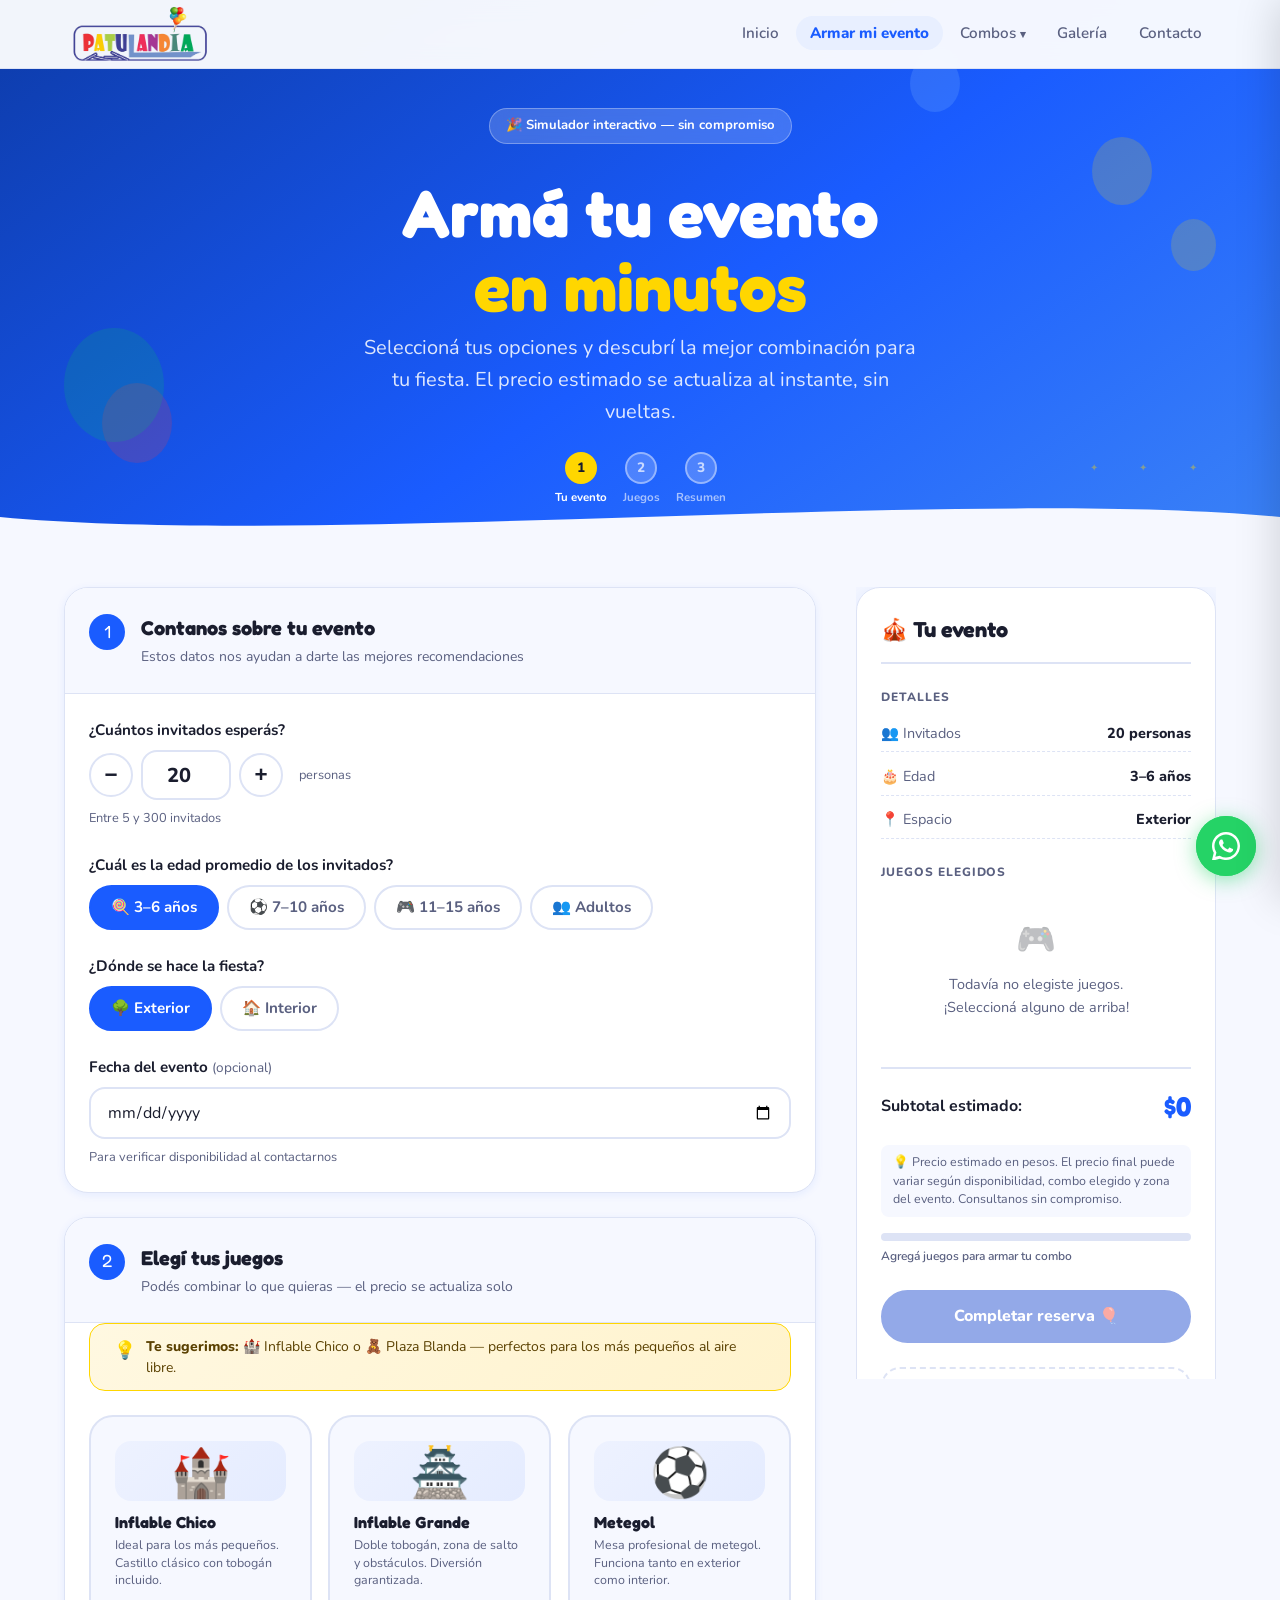
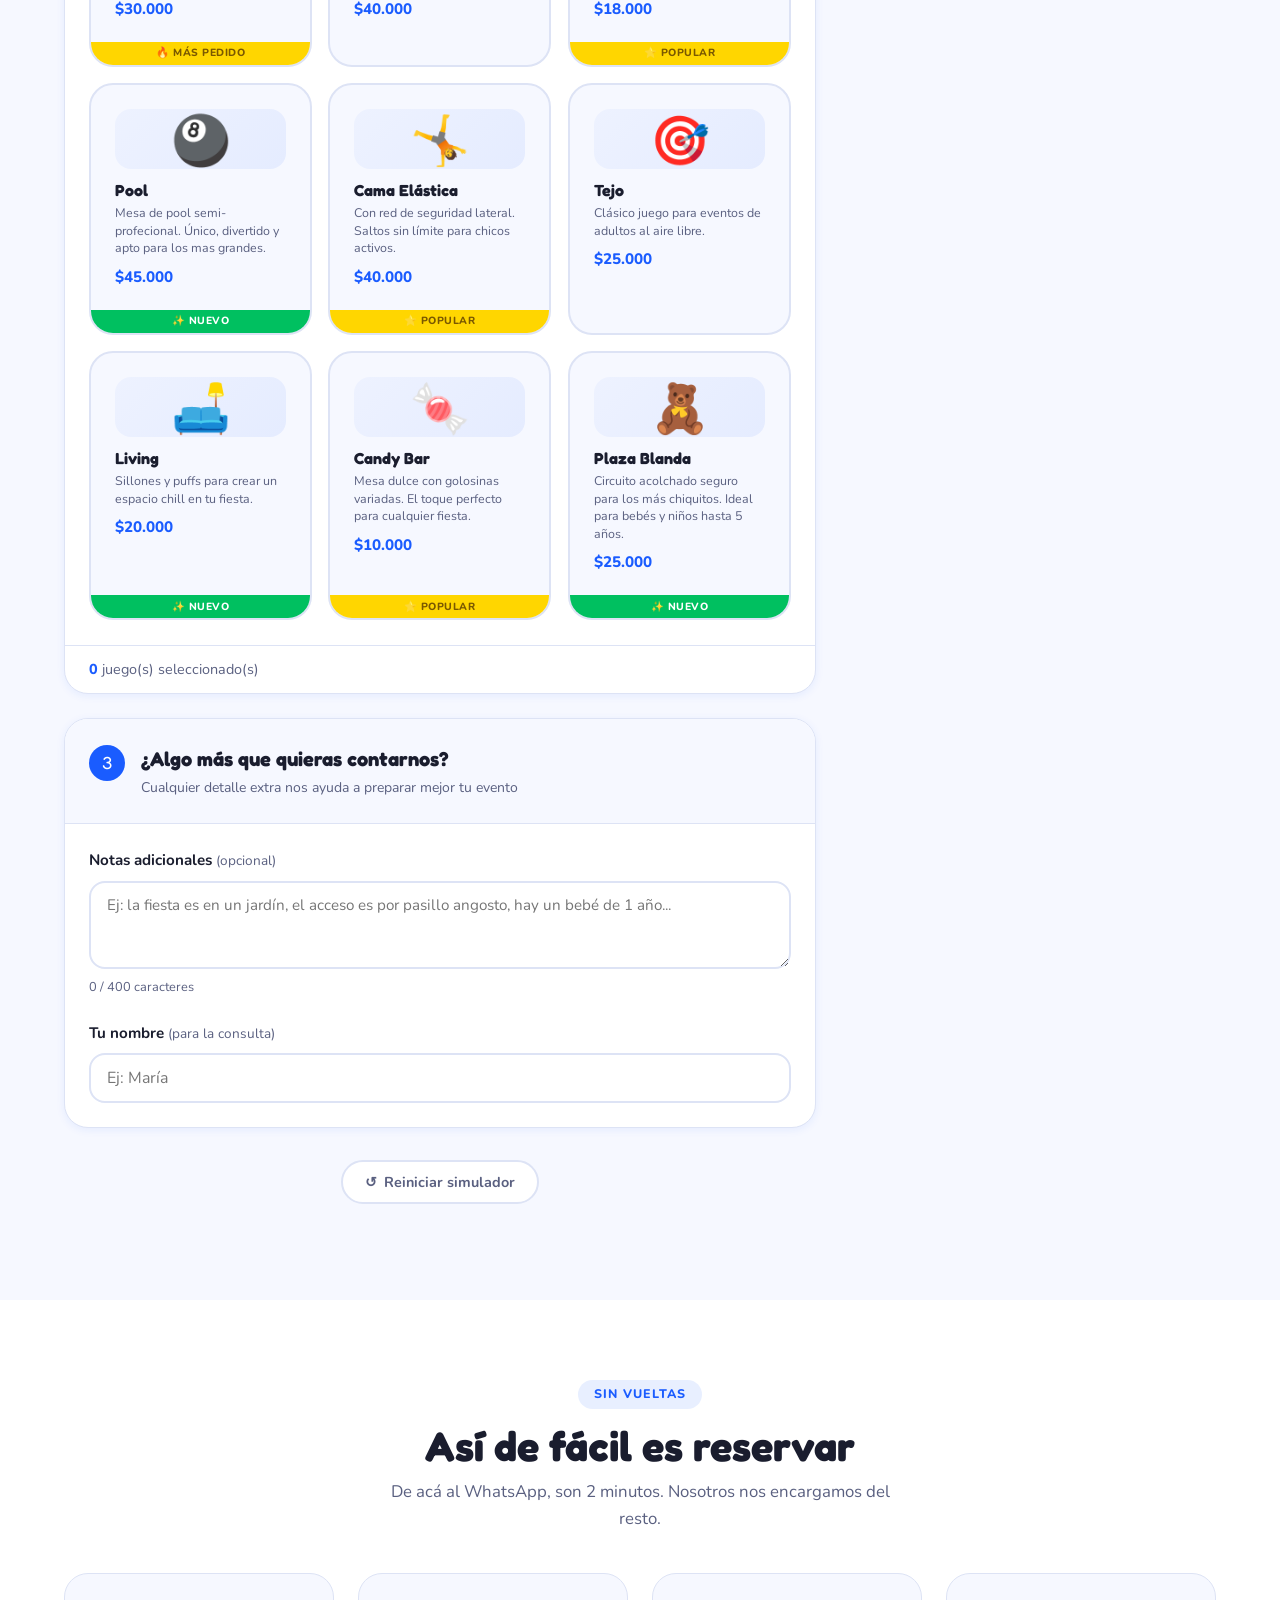
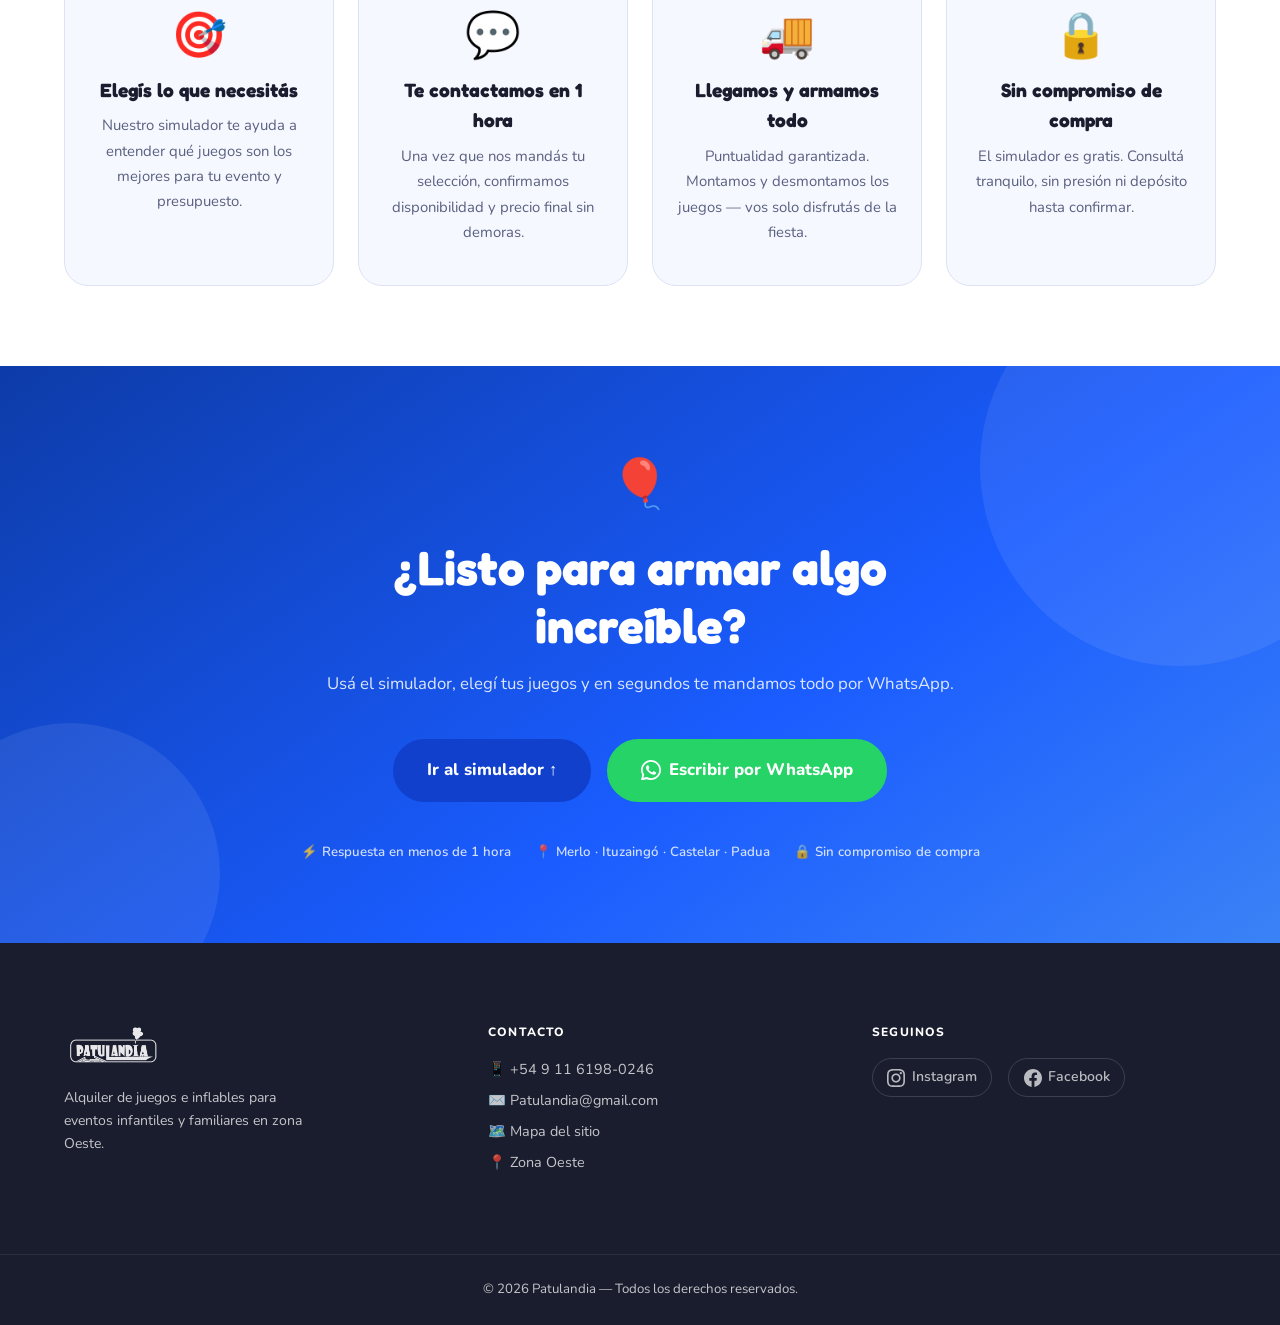
==== commit e95ad655: "0.2 mejora del simulador" ====
--- a/armar-evento.html
+++ b/armar-evento.html
@@ -221,7 +221,7 @@
                   <button class="toggle-btn toggle-btn--active" type="button" data-edad="3-6">🍭 3–6 años</button>
                   <button class="toggle-btn" type="button" data-edad="7-10">⚽ 7–10 años</button>
                   <button class="toggle-btn" type="button" data-edad="11-15">🎮 11–15 años</button>
-                  <button class="toggle-btn" type="button" data-edad="adultos">🥂 Adultos</button>
+                  <button class="toggle-btn" type="button" data-edad="adultos">👥 Adultos</button>
                 </div>
               </div>
 
@@ -271,23 +271,23 @@
                 class="game-card"
                 id="game-inflable-chico"
                 data-id="inflable-chico"
-                data-price="8000"
+                data-price="30000"
                 data-emoji="🏰"
                 data-name="Inflable Chico"
                 data-tags="3-6,7-10,exterior"
                 role="listitem"
                 tabindex="0"
                 aria-pressed="false"
-                aria-label="Inflable Chico — $8.000"
+                aria-label="Inflable Chico — $30.000"
               >
                 <div class="game-card__check" aria-hidden="true">✓</div>
                 <div class="game-card__placeholder" aria-hidden="true">🏰</div>
                 <div class="game-card__body">
                   <h3 class="game-card__name">Inflable Chico</h3>
                   <p class="game-card__desc">Ideal para los más pequeños. Castillo clásico con tobogán incluido.</p>
-                  <p class="game-card__price">$8.000</p>
-                </div>
-                <div class="game-card__badge game-card__badge--popular">⭐ Popular</div>
+                  <p class="game-card__price">$30.000</p>
+                </div>
+                <div class="game-card__badge game-card__badge--popular">🔥 Más pedido</div>
               </article>
 
               <!-- INFLABLE GRANDE -->
@@ -295,21 +295,21 @@
                 class="game-card"
                 id="game-inflable-grande"
                 data-id="inflable-grande"
-                data-price="12000"
+                data-price="40000"
                 data-emoji="🏯"
                 data-name="Inflable Grande"
                 data-tags="3-6,7-10,11-15,exterior"
                 role="listitem"
                 tabindex="0"
                 aria-pressed="false"
-                aria-label="Inflable Grande — $12.000"
+                aria-label="Inflable Grande — $40.000"
               >
                 <div class="game-card__check" aria-hidden="true">✓</div>
                 <div class="game-card__placeholder" aria-hidden="true">🏯</div>
                 <div class="game-card__body">
                   <h3 class="game-card__name">Inflable Grande</h3>
                   <p class="game-card__desc">Doble tobogán, zona de salto y obstáculos. Diversión garantizada.</p>
-                  <p class="game-card__price">$12.000</p>
+                  <p class="game-card__price">$40.000</p>
                 </div>
               </article>
 
@@ -318,21 +318,21 @@
                 class="game-card"
                 id="game-metegol"
                 data-id="metegol"
-                data-price="6000"
+                data-price="18000"
                 data-emoji="⚽"
                 data-name="Metegol"
                 data-tags="7-10,11-15,adultos,interior,exterior"
                 role="listitem"
                 tabindex="0"
                 aria-pressed="false"
-                aria-label="Metegol — $6.000"
+                aria-label="Metegol — $18.000"
               >
                 <div class="game-card__check" aria-hidden="true">✓</div>
                 <div class="game-card__placeholder" aria-hidden="true">⚽</div>
                 <div class="game-card__body">
                   <h3 class="game-card__name">Metegol</h3>
                   <p class="game-card__desc">Mesa profesional de metegol. Funciona tanto en exterior como interior.</p>
-                  <p class="game-card__price">$6.000</p>
+                  <p class="game-card__price">$18.000</p>
                 </div>
                 <div class="game-card__badge game-card__badge--popular">⭐ Popular</div>
               </article>
@@ -342,21 +342,21 @@
                 class="game-card"
                 id="game-pool"
                 data-id="pool"
-                data-price="7000"
+                data-price="45000"
                 data-emoji="🎱"
-                data-name="Pool Inflable"
+                data-name="Pool"
                 data-tags="7-10,11-15,adultos,exterior"
                 role="listitem"
                 tabindex="0"
                 aria-pressed="false"
-                aria-label="Pool Inflable — $7.000"
+                aria-label="Pool — $45.000"
               >
                 <div class="game-card__check" aria-hidden="true">✓</div>
                 <div class="game-card__placeholder" aria-hidden="true">🎱</div>
                 <div class="game-card__body">
-                  <h3 class="game-card__name">Pool Inflable</h3>
-                  <p class="game-card__desc">Billar gigante inflable. Único, divertido y apto para todas las edades.</p>
-                  <p class="game-card__price">$7.000</p>
+                  <h3 class="game-card__name">Pool</h3>
+                  <p class="game-card__desc">Mesa de pool semi-profecional. Único, divertido y apto para los mas grandes.</p>
+                  <p class="game-card__price">$45.000</p>
                 </div>
                 <div class="game-card__badge game-card__badge--new">✨ Nuevo</div>
               </article>
@@ -366,45 +366,47 @@
                 class="game-card"
                 id="game-cama"
                 data-id="cama"
-                data-price="9500"
+                data-price="40000"
                 data-emoji="🤸"
                 data-name="Cama Elástica"
                 data-tags="3-6,7-10,11-15,exterior"
                 role="listitem"
                 tabindex="0"
                 aria-pressed="false"
-                aria-label="Cama Elástica — $9.500"
+                aria-label="Cama Elástica — $40000"
               >
                 <div class="game-card__check" aria-hidden="true">✓</div>
                 <div class="game-card__placeholder" aria-hidden="true">🤸</div>
                 <div class="game-card__body">
                   <h3 class="game-card__name">Cama Elástica</h3>
                   <p class="game-card__desc">Con red de seguridad lateral. Saltos sin límite para chicos activos.</p>
-                  <p class="game-card__price">$9.500</p>
-                </div>
+                  <p class="game-card__price">$40.000</p>
+                </div>
+                <div class="game-card__badge game-card__badge--popular">⭐ Popular</div>
               </article>
-
+              
               <!-- TEJO -->
               <article
                 class="game-card"
                 id="game-tejo"
                 data-id="tejo"
-                data-price="4500"
+                data-price="25000"
                 data-emoji="🎯"
                 data-name="Tejo"
                 data-tags="adultos,exterior"
                 role="listitem"
                 tabindex="0"
                 aria-pressed="false"
-                aria-label="Tejo — $4.500"
+                aria-label="Tejo — $25.000"
               >
                 <div class="game-card__check" aria-hidden="true">✓</div>
                 <div class="game-card__placeholder" aria-hidden="true">🎯</div>
                 <div class="game-card__body">
                   <h3 class="game-card__name">Tejo</h3>
-                  <p class="game-card__desc">Clásico juego argentino para eventos de adultos al aire libre.</p>
-                  <p class="game-card__price">$4.500</p>
-                </div>
+                  <p class="game-card__desc">Clásico juego para eventos de adultos al aire libre.</p>
+                  <p class="game-card__price">$25.000</p>
+                </div>
+                
               </article>
 
               <!-- LIVING INFLABLE -->
@@ -412,49 +414,74 @@
                 class="game-card"
                 id="game-living"
                 data-id="living"
-                data-price="11000"
+                data-price="20000"
                 data-emoji="🛋️"
-                data-name="Living Inflable"
+                data-name="Living"
                 data-tags="adultos,11-15,interior,exterior"
                 role="listitem"
                 tabindex="0"
                 aria-pressed="false"
-                aria-label="Living Inflable — $11.000"
+                aria-label="Living — $20.000"
               >
                 <div class="game-card__check" aria-hidden="true">✓</div>
                 <div class="game-card__placeholder" aria-hidden="true">🛋️</div>
                 <div class="game-card__body">
-                  <h3 class="game-card__name">Living Inflable</h3>
-                  <p class="game-card__desc">Sillones y puffs inflables para crear un espacio chill en tu fiesta.</p>
-                  <p class="game-card__price">$11.000</p>
+                  <h3 class="game-card__name">Living</h3>
+                  <p class="game-card__desc">Sillones y puffs para crear un espacio chill en tu fiesta.</p>
+                  <p class="game-card__price">$20.000</p>
                 </div>
                 <div class="game-card__badge game-card__badge--new">✨ Nuevo</div>
               </article>
-
-              <!-- TOBOGAN ACUÁTICO -->
+              <!-- CANDY BAR -->
               <article
                 class="game-card"
-                id="game-tobogan"
-                data-id="tobogan"
-                data-price="14000"
-                data-emoji="💦"
-                data-name="Tobogán Acuático"
-                data-tags="3-6,7-10,11-15,exterior"
+                id="game-candy"
+                data-id="candy"
+                data-price="10000"
+                data-emoji="🍬"
+                data-name="Candy Bar"
+                data-tags="3-6,7-10,11-15,adultos,interior,exterior"
                 role="listitem"
                 tabindex="0"
                 aria-pressed="false"
-                aria-label="Tobogán Acuático — $14.000"
-              >
-                <div class="game-card__check" aria-hidden="true">✓</div>
-                <div class="game-card__placeholder" aria-hidden="true">💦</div>
-                <div class="game-card__body">
-                  <h3 class="game-card__name">Tobogán Acuático</h3>
-                  <p class="game-card__desc">Para los días de calor. El favorito de las fiestas de verano.</p>
-                  <p class="game-card__price">$14.000</p>
-                </div>
-                <div class="game-card__badge game-card__badge--popular">🔥 Más pedido</div>
-              </article>
-
+                aria-label="Candy Bar — $10.000"
+>
+            <div class="game-card__check" aria-hidden="true">✓</div>
+            <div class="game-card__placeholder" aria-hidden="true">🍬</div>
+            <div class="game-card__body">
+              <h3 class="game-card__name">Candy Bar</h3>
+              <p class="game-card__desc">Mesa dulce con golosinas variadas. El toque perfecto para cualquier fiesta.</p>
+              <p class="game-card__price">$10.000</p>
+            </div>
+            <div class="game-card__badge game-card__badge--popular">⭐ Popular</div>
+            </article>
+
+<!-- PLAZA BLANDA -->
+        <article
+        id="game-plaza"
+        class="game-card"
+        data-id="plaza"
+        data-price="25000"
+        data-emoji="🧸"
+        data-name="Plaza Blanda"
+        data-tags="3-6,interior,exterior"
+        role="listitem"
+        tabindex="0"
+        aria-pressed="false"
+        aria-label="Plaza Blanda — $25.000"
+>
+      <div class="game-card__check" aria-hidden="true">✓</div>
+      <div class="game-card__placeholder" aria-hidden="true">🧸</div>
+      <div class="game-card__body">
+        <h3 class="game-card__name">Plaza Blanda</h3>
+        <p class="game-card__desc">Circuito acolchado seguro para los más chiquitos. Ideal para bebés y niños hasta 5 años.</p>
+        <p class="game-card__price">$25.000</p>
+      </div>
+      <div class="game-card__badge game-card__badge--new">✨ Nuevo</div>
+    </article>
+
+              
+              
             </div><!-- /games-grid -->
 
             <!-- Contador de seleccionados -->
@@ -596,21 +623,7 @@
               Completar reserva 🎈
             </button>
 
-            <!-- Link alternativo WhatsApp -->
-            <a
-              class="summary-whatsapp"
-              id="summary-whatsapp-link"
-              href="https://wa.me/5491161980246?text=Hola%20Patulandia!%20Quiero%20consultar%20por%20un%20evento"
-              target="_blank"
-              rel="noopener noreferrer"
-              aria-label="Escribir directamente por WhatsApp"
-            >
-              <svg width="16" height="16" viewBox="0 0 24 24" fill="currentColor" aria-hidden="true">
-                <path d="M17.472 14.382c-.297-.149-1.758-.867-2.03-.967-.273-.099-.471-.148-.67.15-.197.297-.767.966-.94 1.164-.173.199-.347.223-.644.075-.297-.15-1.255-.463-2.39-1.475-.883-.788-1.48-1.761-1.653-2.059-.173-.297-.018-.458.13-.606.134-.133.298-.347.446-.52.149-.174.198-.298.298-.497.099-.198.05-.371-.025-.52-.075-.149-.669-1.612-.916-2.207-.242-.579-.487-.5-.669-.51-.173-.008-.371-.01-.57-.01-.198 0-.52.074-.792.372-.272.297-1.04 1.016-1.04 2.479 0 1.462 1.065 2.875 1.213 3.074.149.198 2.096 3.2 5.077 4.487.709.306 1.262.489 1.694.625.712.227 1.36.195 1.871.118.571-.085 1.758-.719 2.006-1.413.248-.694.248-1.289.173-1.413-.074-.124-.272-.198-.57-.347z"/>
-                <path d="M12 0C5.373 0 0 5.373 0 12c0 2.123.554 4.112 1.523 5.837L.057 23.882a.5.5 0 00.611.611l6.094-1.479A11.94 11.94 0 0012 24c6.627 0 12-5.373 12-12S18.627 0 12 0zm0 21.9a9.87 9.87 0 01-5.032-1.378l-.36-.214-3.73.905.923-3.634-.235-.374A9.869 9.869 0 012.1 12C2.1 6.533 6.533 2.1 12 2.1S21.9 6.533 21.9 12 17.467 21.9 12 21.9z"/>
-              </svg>
-              O escribinos directamente
-            </a>
+            
 
             <!-- Reiniciar desde el panel -->
             <button class="btn-reset-simulator btn-reset-simulator--panel" id="btn-reset-panel" type="button" aria-label="Reiniciar simulador">
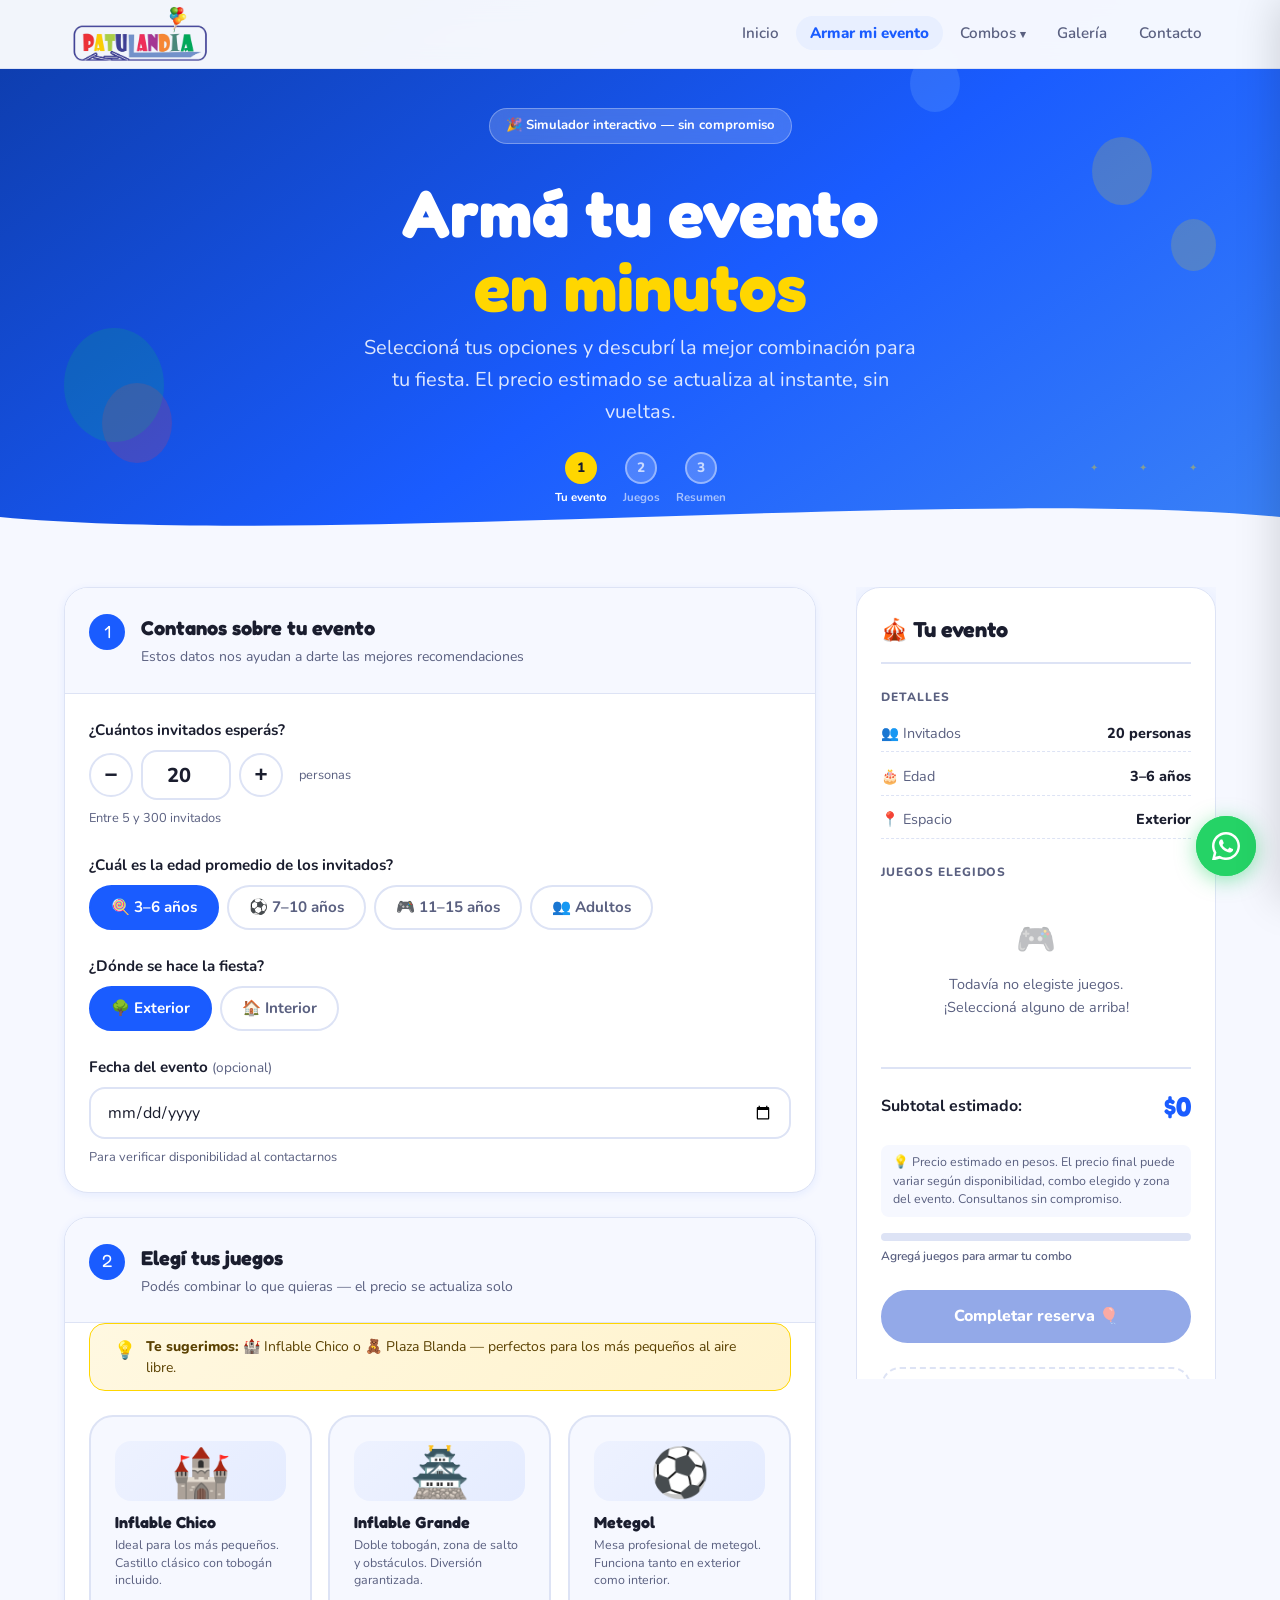
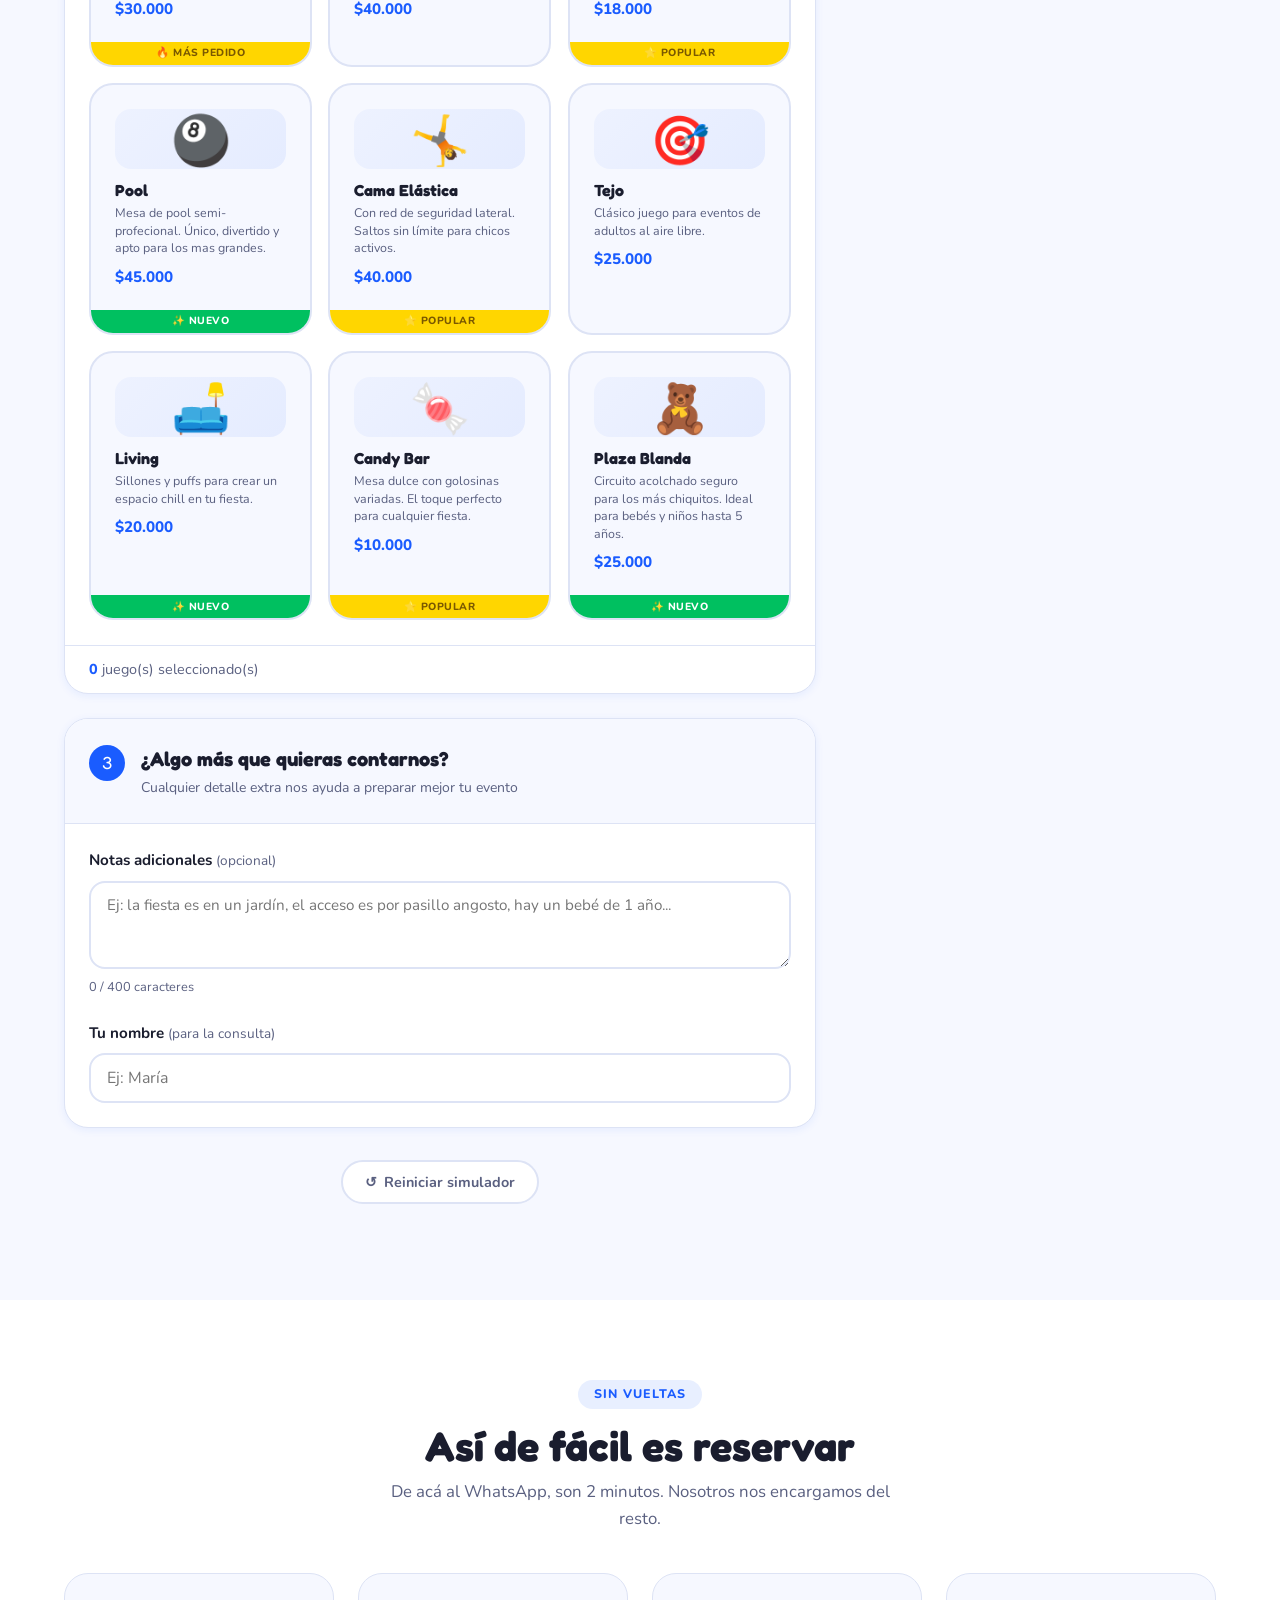
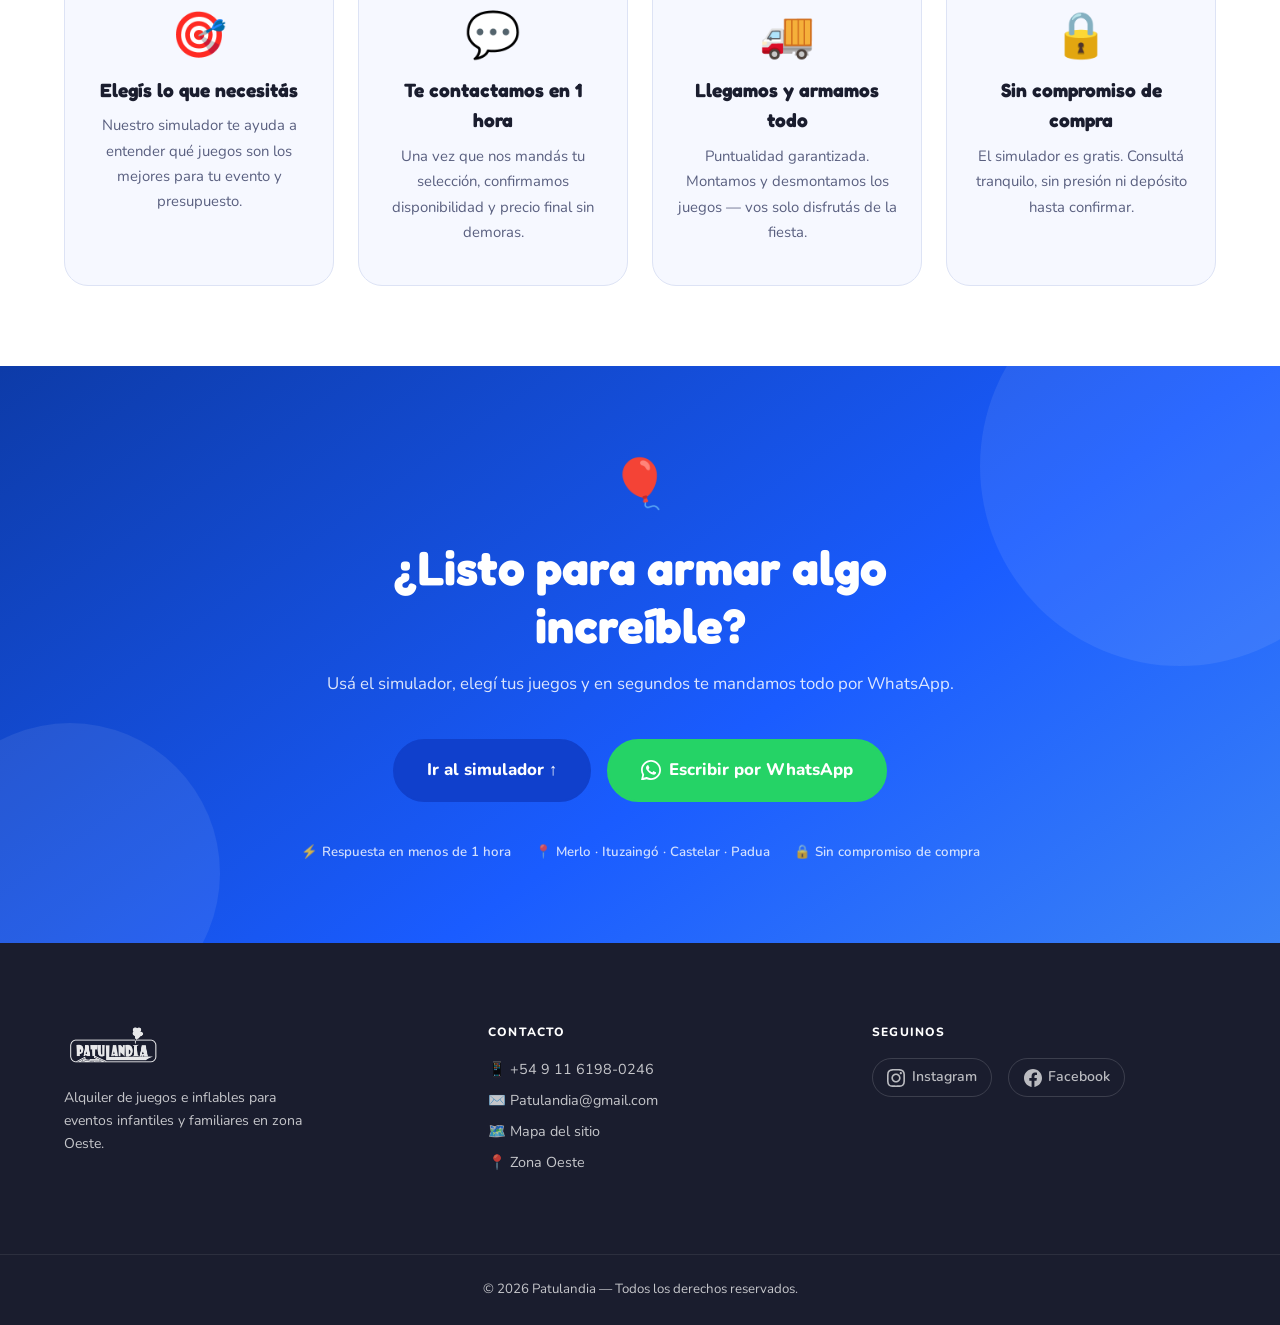
==== commit 852e4dfb: "0.8.6 mejoras previas antes de la galeria" ====
--- a/armar-evento.html
+++ b/armar-evento.html
@@ -9,7 +9,7 @@
   <link rel="preconnect" href="https://fonts.googleapis.com" />
   <link rel="preconnect" href="https://fonts.gstatic.com" crossorigin />
   <link href="https://fonts.googleapis.com/css2?family=Fredoka+One&family=Nunito:wght@400;600;700;800&display=swap" rel="stylesheet" />
-  
+  <link rel="icon" type="image/png" href="./img/favicon.ico">
 
   <link rel="stylesheet" href="./css/estilos.css" />
   <link rel="stylesheet" href="./css/estilos-nuevos.css">
@@ -17,7 +17,7 @@
 <body>
 
   <!-- ============================================================
-       HEADER — idéntico al index
+      HEADER — idéntico al index
   ============================================================ -->
   <header class="header" id="header">
     <div class="container header__inner">
@@ -38,7 +38,7 @@
           <div class="nav__dropdown" role="menu">
             <div class="nav__dropdown-group">
             <span class="nav__dropdown-label">🎈 Combos Inflables</span>
-            <a class="nav__dropdown-link" href="inflable-2x2.html" role="menuitem"><span class="dd-icon">🏠</span><span class="dd-text">Inflable 2x2</span></a>
+              <a class="nav__dropdown-link" href="inflable-2x2.html" role="menuitem"><span class="dd-icon">🏠</span><span class="dd-text">Inflable 2x2<span class="dd-badge--hot">🔥 Más pedido</span></span></a>
             <a class="nav__dropdown-link" href="inflable-3x3.html" role="menuitem"><span class="dd-icon">🏠</span><span class="dd-text">Inflable 3x3</span></a>
             <a class="nav__dropdown-link" href="inflable-4x4.html" role="menuitem"><span class="dd-icon">🏠</span><span class="dd-text">Inflable 4x4</span></a>
             <a class="nav__dropdown-link" href="inflable-6x4.html" role="menuitem"><span class="dd-icon">🏠</span><span class="dd-text">Inflable 6x4</span></a>
@@ -73,9 +73,8 @@
     </div>
   </header>
 
-  <!-- NAV MOBILE — fuera del header -->
+  <!-- ===== NAV MOBILE ===== -->
   <div class="nav-mobile-overlay" id="navOverlay" aria-hidden="true"></div>
-
   <nav class="nav-mobile" id="navMobile" aria-hidden="true" aria-label="Menú mobile">
     <div class="nav-mobile__top">
       <a href="index.html"><img src="./img/LogoPatulandia_PNG.png" alt="Patulandia" class="nav-mobile__logo" /></a>
@@ -83,21 +82,20 @@
     </div>
     <ul class="nav-mobile__list">
       <li><a class="nav-mobile__link" href="index.html">Inicio</a></li>
-      <li><a class="nav-mobile__link nav-mobile__link--active" href="armar-evento.html">Armar mi evento</a></li>
-      
+      <li><a class="nav-mobile__link nav__link--active-page" href="armar-evento.html">Armar mi evento</a></li>
       <li class="nav-mobile__item--parent">
         <a class="nav-mobile__link nav-mobile__link--parent" href="#" aria-expanded="false">
           Combos <span class="nav-mobile__arrow" aria-hidden="true">▾</span>
         </a>
         <div class="nav-mobile__submenu" aria-hidden="true">
           <span class="nav-mobile__submenu-label">🎈 Inflables</span>
-          <a class="nav-mobile__submenu-link" href="inflable-2x2.html"><span class="sm-icon">🏠</span> Inflable 2x2</a>
+          <a class="nav-mobile__submenu-link" href="inflable-2x2.html"><span class="sm-icon">🏠</span> Inflable 2x2<span class="dd-badge dd-badge--hot">🔥 Más pedido</span></a>
           <a class="nav-mobile__submenu-link" href="inflable-3x3.html"><span class="sm-icon">🏠</span> Inflable 3x3</a>
           <a class="nav-mobile__submenu-link" href="inflable-4x4.html"><span class="sm-icon">🏠</span> Inflable 4x4</a>
           <a class="nav-mobile__submenu-link" href="inflable-6x4.html"><span class="sm-icon">🏠</span> Inflable 6x4</a>
           <div class="nav-mobile__submenu-divider"></div>
           <span class="nav-mobile__submenu-label">✨ Especiales</span>
-          <a class="nav-mobile__submenu-link" href="combo-kids.html"><span class="sm-icon">🧸</span> Combo Kids</a>
+          <a class="nav-mobile__submenu-link" href="combo-kids.html"><span class="sm-icon">🧸</span> Combo Kids<span class="dd-badge">Popular</span></a>
           <a class="nav-mobile__submenu-link" href="combo-jovenes.html"><span class="sm-icon">🕹️</span> Combo Jóvenes</a>
           <a class="nav-mobile__submenu-link" href="combo-saltarin.html"><span class="sm-icon">🎉</span> Combo Saltarín</a>
           <a class="nav-mobile__submenu-link" href="combo-adultos.html"><span class="sm-icon">🎱</span> Combo Adultos</a>
@@ -105,9 +103,9 @@
       </li>
       <li><a class="nav-mobile__link" href="galeria.html">Galería</a></li>
       <li><a class="nav-mobile__link" href="contacto.html">Contacto</a></li>
-      
     </ul>
   </nav>
+
 
 
   <!-- ============================================================
--- a/css/estilos.css
+++ b/css/estilos.css
@@ -109,8 +109,9 @@
   /* Layout */
   --max-width:     1200px;
   --header-height: 68px;
-}
-
+  
+}
+.text-yellow { color: var(--color-yellow); }
 
 /* ============================================================
    2. RESET & BASE
@@ -214,7 +215,11 @@
   color: var(--color-blue);
   border-color: var(--color-blue);
 }
-.btn--outline:hover { background: var(--color-blue-light); }
+.btn--outline:hover {
+  background: var(--color-blue); 
+  color: var(--color-white);
+  border-color: var(--color-blue-dark);
+  }
 
 /* Outline blanco (para CTA final sobre fondo oscuro) */
 .btn--outline-white {
@@ -267,7 +272,10 @@
   color: var(--color-white);
   border-color: var(--color-whatsapp);
 }
-.btn--whatsapp:hover { background: var(--color-success); }
+.btn--whatsapp:hover { 
+  background: var(--color-success); 
+  border-color: var(--color-white);
+}
 
 /* Card (para combos) */
 .btn--card {
@@ -3158,6 +3166,39 @@
   letter-spacing: 0.05em;
 }
 
+/* Badge base — aplica tanto en desktop como mobile */
+.dd-badge {
+  font-size: 0.65rem;
+  font-weight: 800;
+  background: var(--color-blue);     /* ← cambiá por tu variable azul, ej: #178BD4 */
+  color: #fff;
+  padding: 0.15rem 0.45rem;
+  border-radius: 999px;
+  text-transform: uppercase;
+  letter-spacing: 0.05em;
+  margin-left: 0.4rem;
+  display: inline-block;
+  vertical-align: middle;
+  line-height: 1.4;
+}
+
+/* Badge "Más pedido" — fuego naranja */
+.dd-badge--hot {
+  font-size: 0.65rem;
+  font-weight: 800;
+  padding: 0.15rem 0.45rem;
+  border-radius: 999px;
+  text-transform: uppercase;
+  letter-spacing: 0.05em;
+  margin-left: 0.4rem;
+  display: inline-block;
+  vertical-align: middle;
+  line-height: 1.4;
+  background: #FF6B2B;   /* naranja fuego */
+  color: #fff;
+}
+
+
 /* En mobile el dropdown flotante NO se usa — se oculta */
 @media (max-width: 768px) {
   .nav__dropdown {
